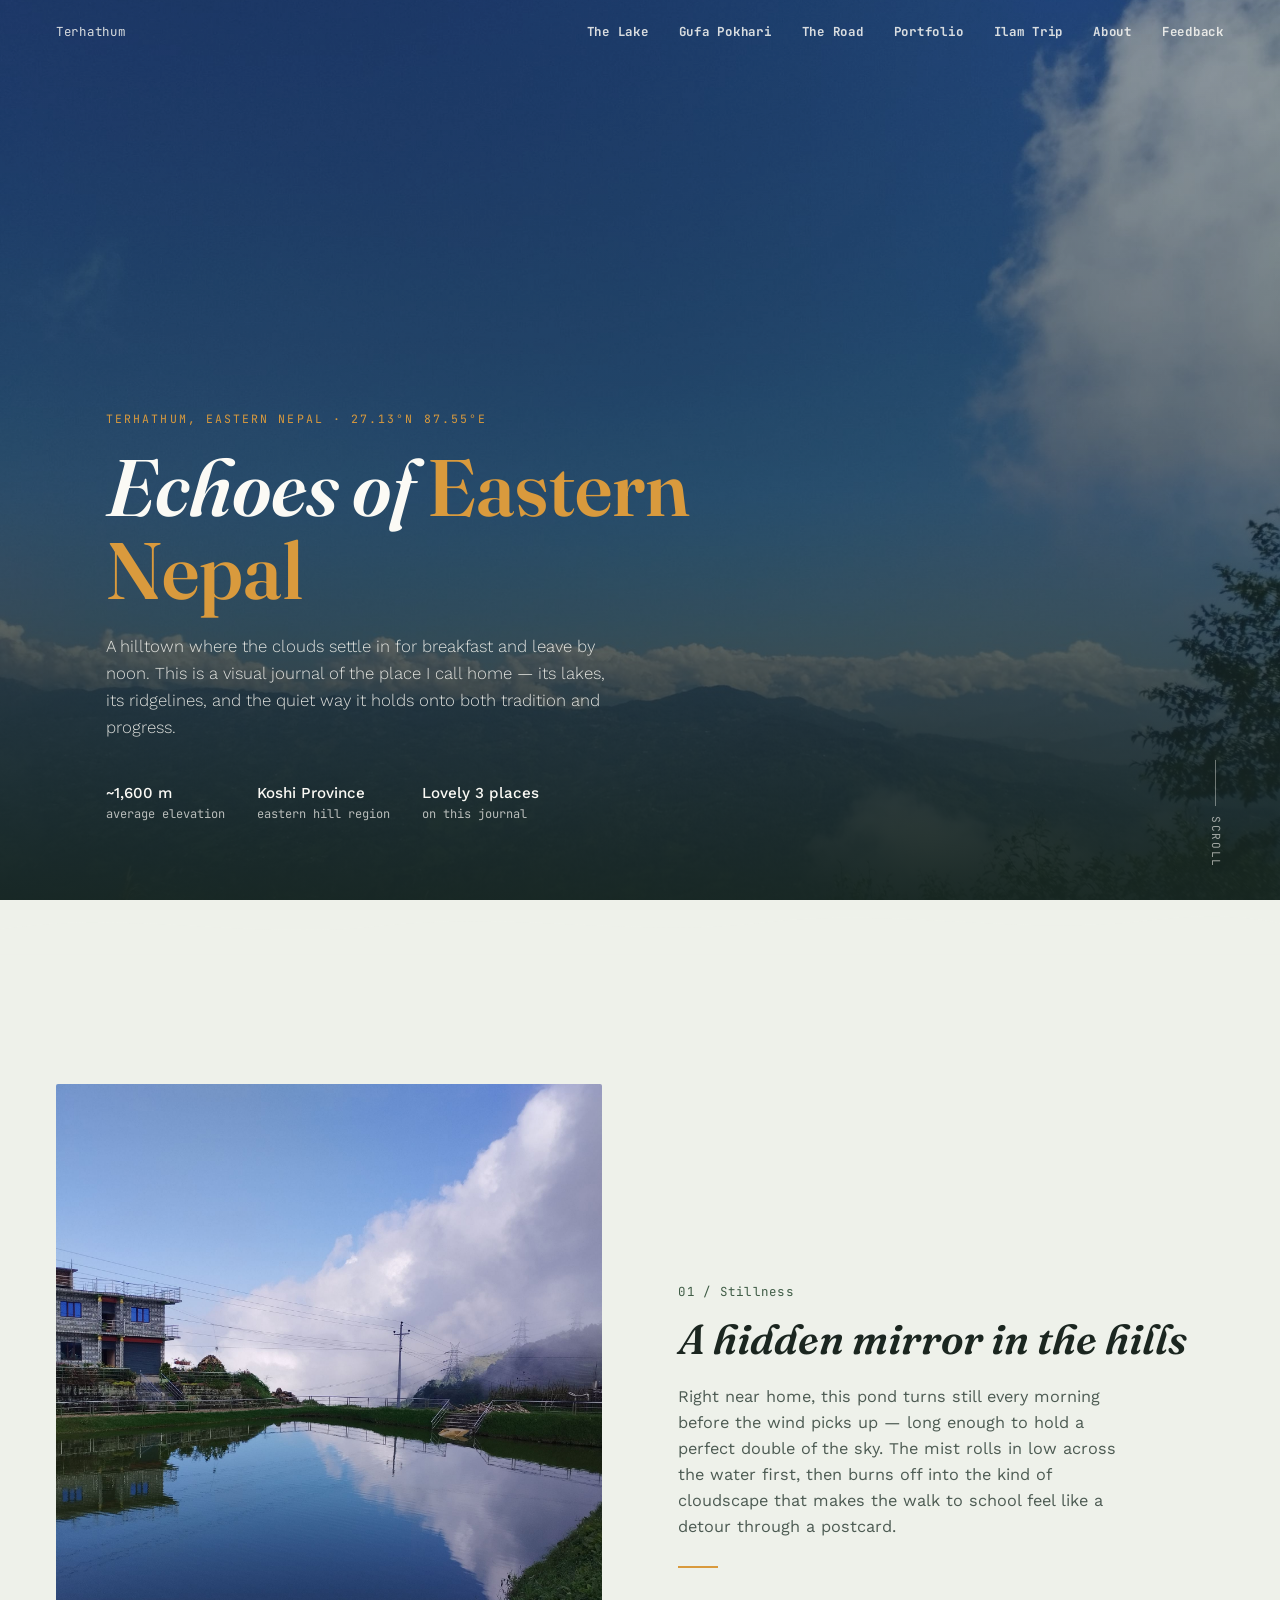
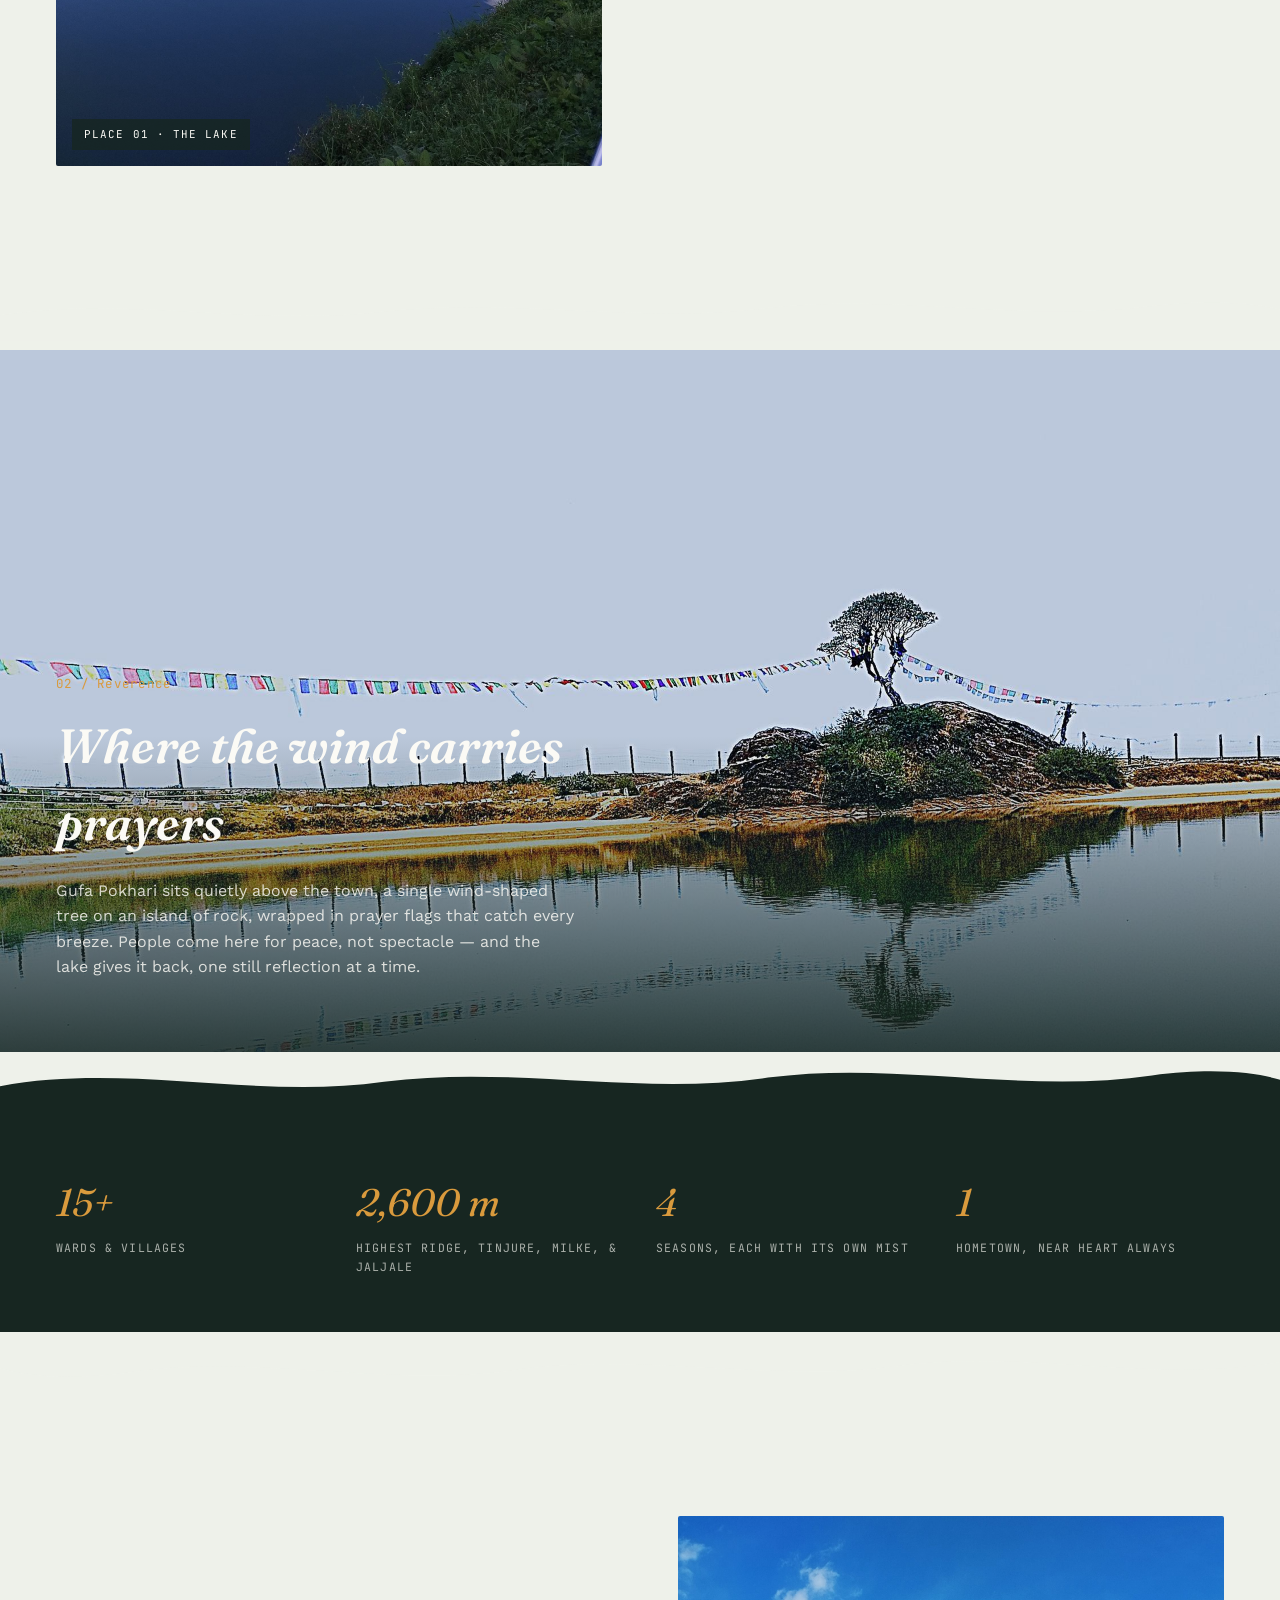
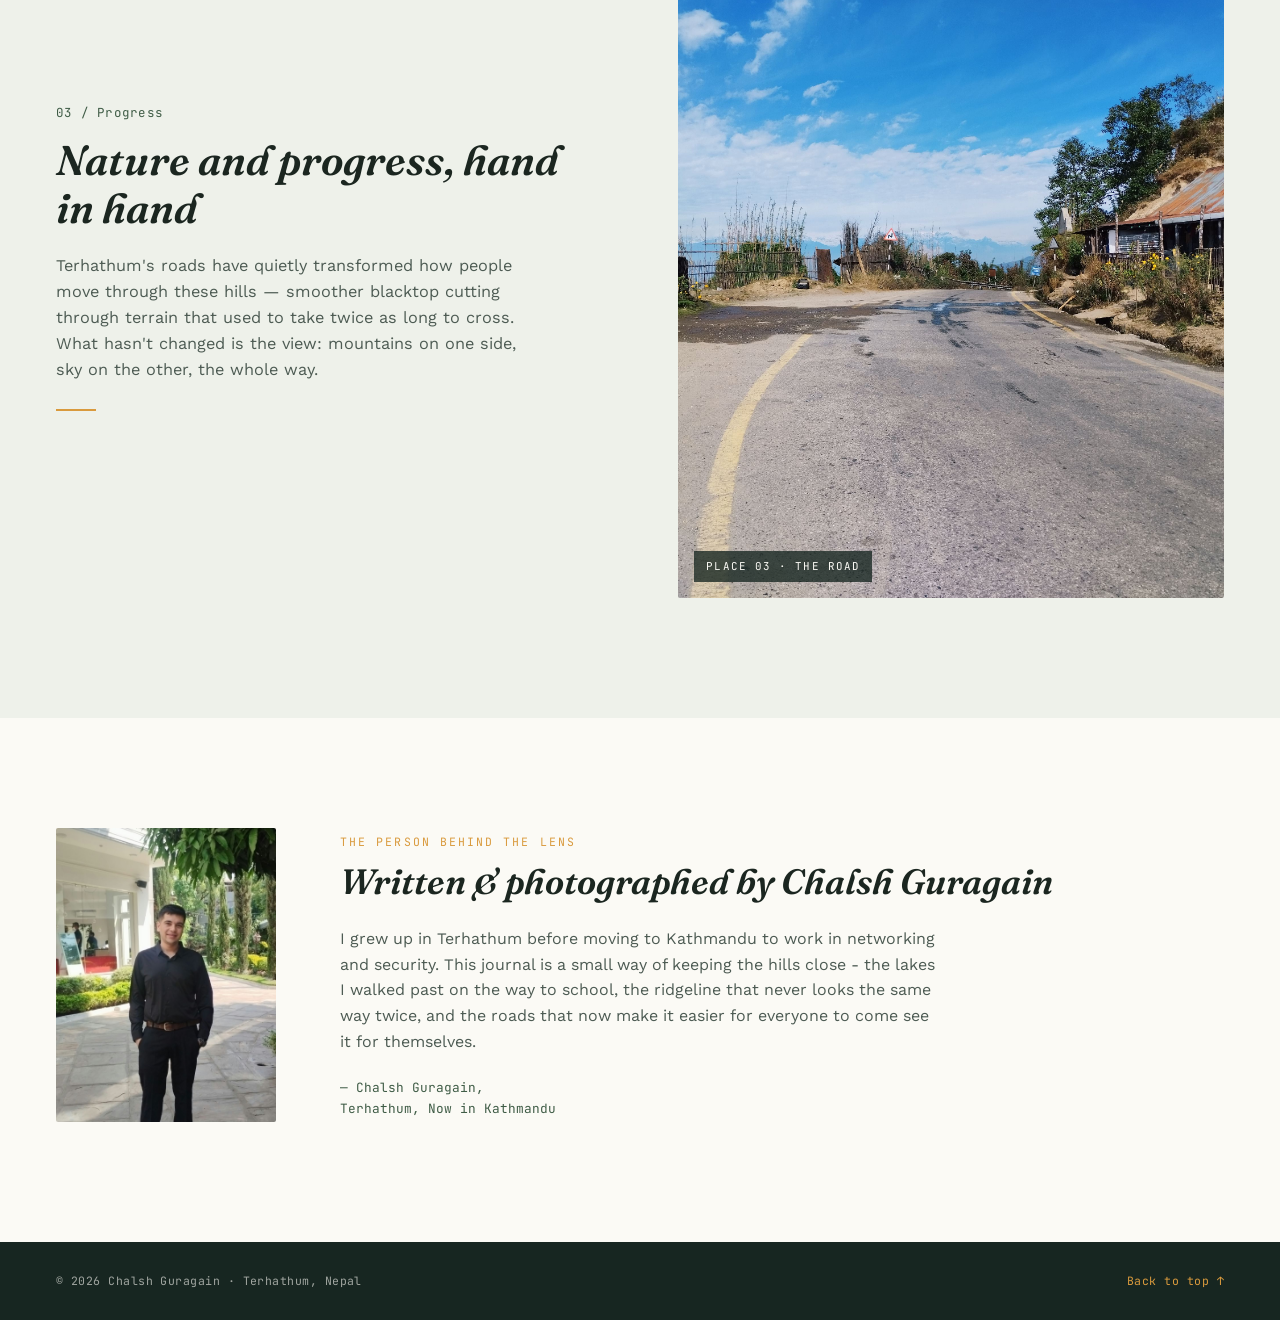
==== index.html @ b9cc6ac8 "Update index.html" ====
<!DOCTYPE html>
<html lang="en">
<head>
<meta charset="UTF-8">
<meta name="viewport" content="width=device-width, initial-scale=1.0">
<title>Echoes of Eastern Nepal — Terhathum</title>
<meta name="description" content="A visual journal of Terhathum, a hilltown in eastern Nepal — misty lakes, prayer-flag ridgelines, and roads that thread nature and progress together.">
<link rel="stylesheet" href="styles.css">
</head>
  
<body>
<a class="skip-link" href="#main">Skip to content</a>

<nav class="site-nav" id="siteNav">
  <a class="brand" href="#top">Terhathum</a>
  <button class="nav-toggle" id="navToggle" aria-label="Toggle navigation" aria-expanded="false" aria-controls="navLinks">☰</button>
  <ul id="navLinks">
    <li><a href="#lake"><strong>The Lake</strong></a></li>
    <li><a href="#gufa-pokhari"><strong>Gufa Pokhari</strong></a></li>
    <li><a href="#road"><strong>The Road</strong></a></li>
    <li><a href="portfolio.html"><strong>Portfolio</strong></a></li>
    <li><a href="2daytrip.html"><strong>Ilam Trip</strong></a></li>
    <li><a href="#about"><strong>About</strong></a></li>
    <li><a href="feedback.html"><strong>Feedback</strong></a></li>
  </ul>
</nav>
  
<main id="main">
  <header class="hero" id="top">
    <img src="images/Hills.jpg" alt="Layered green ridgelines of Terhathum rising into a bank of clouds under a deep blue sky">
    <div class="hero-content">
      <span class="eyebrow">Terhathum, Eastern Nepal · 27.13°N 87.55°E</span>
      <h1>Echoes of <em>Eastern Nepal</em></h1>
      <p class="lede">A hilltown where the clouds settle in for breakfast and leave by noon. This is a visual journal of the place I call home — its lakes, its ridgelines, and the quiet way it holds onto both tradition and progress.</p>
      <div class="hero-meta">
        <div><strong>~1,600 m</strong>average elevation</div>
        <div><strong>Koshi Province</strong>eastern hill region</div>
        <div><strong>Lovely 3 places</strong>on this journal</div>
      </div>
    </div>
    <div class="scroll-cue"><span class="line"></span>SCROLL</div>
  </header>

  <svg class="ridge" viewBox="0 0 1200 70" preserveAspectRatio="none" aria-hidden="true">
    <path d="M0,60 L0,32 C120,10 240,45 360,28 C480,12 600,42 720,24 C840,8 960,40 1080,22 C1140,14 1180,20 1200,26 L1200,60 Z"></path>
  </svg>
  <section class="story reveal" id="lake">
    
    <div class="story-grid">
      <div class="story-media">
        <img src="images/Clean_Lake.jpg" alt="A calm pond in Terhathum reflecting a bright blue sky and layered clouds, with a house beside it with lovely clouds in natural blue mirror.">
        <span class="tag">place 01 · The Lake</span>
      </div>
      
      <div class="story-copy">
        <span class="index">01 / Stillness</span>
        <h2>A hidden mirror in the hills</h2>
        <p>Right near home, this pond turns still every morning before the wind picks up — long enough to hold a perfect double of the sky. The mist rolls in low across the water first, then burns off into the kind of cloudscape that makes the walk to school feel like a detour through a postcard.</p>
        <div class="divider"></div>
      </div>
    </div>
  </section>

  <svg class="ridge" viewBox="0 0 1200 70" preserveAspectRatio="none" aria-hidden="true">
    <path d="M0,60 L0,32 C120,10 240,45 360,28 C480,12 600,42 720,24 C840,8 960,40 1080,22 C1140,14 1180,20 1200,26 L1200,60 Z"></path>
  </svg>

  <section class="story full reveal" id="gufa-pokhari">
    <div class="full-media">
      <img src="images/Gufa_Pokhari.jpg" alt="In the hills a lovely natural pond Gufa Pokhari, A lone tree on a rock island at Gufa Pokhari, strung with colourful prayer flags, reflected in the still lake water">
      <div class="full-caption">
        <span class="index">02 / Reverence</span>
        <h2>Where the wind carries prayers</h2>
        <p>Gufa Pokhari sits quietly above the town, a single wind-shaped tree on an island of rock, wrapped in prayer flags that catch every breeze. People come here for peace, not spectacle — and the lake gives it back, one still reflection at a time.</p>
      </div>
    </div>
    
  </section>

  <svg class="ridge on-pine" viewBox="0 0 1200 60" preserveAspectRatio="none" aria-hidden="true">
    <path d="M0,60 L0,32 C120,10 240,45 360,28 C480,12 600,42 720,24 C840,8 960,40 1080,22 C1140,14 1180,20 1200,26 L1200,60 Z"></path>
  </svg>

  <section class="stats reveal">
    <div class="stats-grid">
      <div class="stat"><div class="num">15+</div><div class="label">Wards &amp; villages</div></div>
      <div class="stat"><div class="num">2,600 m</div><div class="label">Highest ridge, Tinjure, Milke, & Jaljale</div></div>
      <div class="stat"><div class="num">4</div><div class="label">Seasons, each with its own mist</div></div>
      <div class="stat"><div class="num">1</div><div class="label">Hometown, Near Heart always</div></div>
    </div>
  </section>

  <svg class="ridge flip" viewBox="0 0 1200 60" preserveAspectRatio="none" aria-hidden="true">
    <path d="M0,60 L0,32 C120,10 240,45 360,28 C480,12 600,42 720,24 C840,8 960,40 1080,22 C1140,14 1180,20 1200,26 L1200,60 Z"></path>
  </svg>

  <section class="story reveal" id="road">
    <div class="story-grid reverse">
      <div class="story-media">
        <img src="images/Road.jpg" alt="A smooth blacktop mountain road winding through Terhathum under a clear blue sky, lined by small shops">
        <span class="tag">Place 03 · The Road</span>
      </div>

      
      <div class="story-copy">
        <span class="index">03 / Progress</span>
        <h2>Nature and progress, hand in hand</h2>
        <p>Terhathum's roads have quietly transformed how people move through these hills — smoother blacktop cutting through terrain that used to take twice as long to cross. What hasn't changed is the view: mountains on one side, sky on the other, the whole way.</p>
        <div class="divider"></div>
      </div>
    </div>
    
  </section>

  <section class="about reveal" id="about">
    <div class="about-grid">
      <div class="about-portrait">
        <img src="images/Me.jpg" alt="Portrait of Chalsh Guragain standing outdoors">
      </div>
      
      <div>
        <span class="eyebrow">The person behind the lens</span>
        <h2>Written &amp; photographed by Chalsh Guragain</h2>
        <p>I grew up in Terhathum before moving to Kathmandu to work in networking and security. This journal is a small way of keeping the hills close - the lakes I walked past on the way to school, the ridgeline that never looks the same way twice, and the roads that now make it easier for everyone to come see it for themselves.</p>
        <p class="signoff">— Chalsh Guragain,<br>Terhathum, Now in Kathmandu</p>
      </div>
    </div>
    
  </section>
</main>
  
<footer>
  <span>© <span id="year"></span> Chalsh Guragain · Terhathum, Nepal</span>
  <a href="#top">Back to top ↑</a>
</footer>

<script src="script.js"></script>
</body>
</html>
---- styles.css ----
/* ============================================================
   Terhathum — Echoes of Eastern Nepal
   Palette: misty pine, marigold, moss, Himalayan haze
   ============================================================ */

@import url('https://fonts.googleapis.com/css2?family=Fraunces:opsz,wght@9..144,300;9..144,500;9..144,600;9..144,700&family=Work+Sans:wght@300;400;500;600&family=JetBrains+Mono:wght@400;500&display=swap');

:root {
  --pine: #172621;
  --pine-soft: #24362f;
  --mist: #eef1ea;
  --paper: #fbfaf5;
  --sky-haze: #7fa0ab;
  --marigold: #d99a3d;
  --moss: #3f5c46;
  --ink: #1b2620;
  --ink-soft: #4d5b53;

  --display: 'Fraunces', serif;
  --body: 'Work Sans', sans-serif;
  --mono: 'JetBrains Mono', monospace;

  --max: 1180px;
}

* { box-sizing: border-box; }

html { scroll-behavior: smooth; }

body {
  margin: 0;
  background: var(--mist);
  color: var(--ink);
  font-family: var(--body);
  font-weight: 400;
  line-height: 1.6;
  -webkit-font-smoothing: antialiased;
}

img { max-width: 100%; display: block; }

a { color: inherit; }

.eyebrow {
  font-family: var(--mono);
  font-size: 0.72rem;
  letter-spacing: 0.18em;
  text-transform: uppercase;
  color: var(--marigold);
}

h1, h2, h3 {
  font-family: var(--display);
  font-weight: 600;
  margin: 0;
  color: var(--ink);
}

/* ---------- Skip link / focus ---------- */
.skip-link {
  position: absolute;
  left: -999px;
  top: 0;
  background: var(--marigold);
  color: var(--pine);
  padding: 10px 16px;
  z-index: 100;
}
.skip-link:focus { left: 12px; top: 12px; }

:focus-visible {
  outline: 2px solid var(--marigold);
  outline-offset: 3px;
}

/* ---------- Nav ---------- */
.site-nav {
  position: fixed;
  top: 0;
  left: 0;
  right: 0;
  z-index: 50;
  display: flex;
  align-items: center;
  justify-content: space-between;
  padding: 22px clamp(20px, 5vw, 56px);
  font-family: var(--mono);
  font-size: 0.78rem;
  letter-spacing: 0.06em;
  color: var(--paper);
  mix-blend-mode: normal;
  transition: background 0.4s ease, color 0.4s ease, padding 0.3s ease;
}
/* ---------- Nav Scrolled State Transformation ---------- */
.site-nav.is-scrolled {
  /* Shifts from transparent to a solid, blurred misty panel */
  background: rgba(238, 241, 234, 0.95); /* Using var(--mist) with opacity */
  backdrop-filter: blur(12px);
  -webkit-backdrop-filter: blur(12px);
  
  /* Compresses the height slightly for a sleeker profile */
  padding-top: 12px;
  padding-bottom: 12px;
  
  /* Inverts text colors dynamically for readability against the light background */
  color: var(--pine);
  box-shadow: 0 4px 30px rgba(23, 38, 33, 0.08);
}

/* Modifies link and brand colors during the active scroll phase */
.site-nav.is-scrolled .brand,
.site-nav.is-scrolled ul a {
  color: var(--pine);
  opacity: 0.9;
}

/* Enhances mobile button color matching when scrolled */
.site-nav.is-scrolled .nav-toggle {
  color: var(--pine);
}

/* Hover accent states on scroll */
.site-nav.is-scrolled a:hover {
  opacity: 1;
  color: var(--moss); /* Changes hover accent to a deep organic moss green */
}
.site-nav ul {
  list-style: none;
  display: flex;
  gap: clamp(14px, 3vw, 30px);
  margin: 0;
  padding: 0;
}
.site-nav a { text-decoration: none; opacity: 0.85; }
.site-nav a:hover { opacity: 1; color: var(--marigold); }

.nav-toggle {
  display: none;
  background: none;
  border: none;
  color: var(--paper);
  font-size: 1.35rem;
  line-height: 1;
  cursor: pointer;
  padding: 6px 4px;
  z-index: 60;
}

/* ---------- Hero ---------- */
.hero {
  position: relative;
  min-height: 100svh;
  display: flex;
  align-items: flex-end;
  background: var(--pine);
  overflow: hidden;
}
.hero img {
  position: absolute;
  inset: 0;
  width: 100%;
  height: 100%;
  object-fit: cover;
  opacity: 0.72;
}
.hero::after {
  content: "";
  position: absolute;
  inset: 0;
  background: linear-gradient(180deg, rgba(23,38,33,0.15) 0%, rgba(23,38,33,0.35) 55%, rgba(23,38,33,0.94) 100%);
}
.hero-content {
  position: relative;
  z-index: 2;
  max-width: var(--max);
  margin: 0 auto;
  padding: 0 clamp(20px, 5vw, 56px) 76px;
  width: 100%;
  color: var(--paper);
}
.hero-content .eyebrow { color: var(--marigold); margin-bottom: 18px; display: block; }
.hero h1 {
  color: var(--paper);
  font-size: clamp(2.4rem, 6.5vw, 5rem);
  line-height: 1.03;
  max-width: 14ch;
  font-weight: 600;
  font-style: italic;
}
.hero h1 em {
  font-style: normal;
  color: var(--marigold);
}
.hero p.lede {
  margin-top: 22px;
  max-width: 52ch;
  font-size: 1.05rem;
  color: rgba(251,250,245,0.86);
  font-weight: 300;
}
.hero-meta {
  margin-top: 40px;
  display: flex;
  gap: 32px;
  flex-wrap: wrap;
  font-family: var(--mono);
  font-size: 0.75rem;
  color: rgba(251,250,245,0.7);
}
.hero-meta strong { color: var(--paper); display: block; font-size: 0.95rem; font-family: var(--body); font-weight: 500; }

.scroll-cue {
  position: absolute;
  right: clamp(20px, 5vw, 56px);
  bottom: 32px;
  z-index: 2;
  writing-mode: vertical-rl;
  color: rgba(251,250,245,0.6);
  font-family: var(--mono);
  font-size: 0.7rem;
  letter-spacing: 0.15em;
  display: flex;
  align-items: center;
  gap: 10px;
}
.scroll-cue .line {
  width: 1px;
  height: 46px;
  background: rgba(251,250,245,0.4);
}

/* ---------- Ridge divider (signature element) ---------- */
.ridge {
  display: block;
  width: 100%;
  height: 64px;
}
.ridge path { fill: var(--mist); }
.ridge.flip { transform: rotate(180deg); }
.ridge.on-pine path { fill: var(--pine); }

/* ---------- Story sections ---------- */
.story {
  padding: clamp(64px, 10vw, 120px) clamp(20px, 5vw, 56px);
}
.story-grid {
  max-width: var(--max);
  margin: 0 auto;
  display: grid;
  grid-template-columns: 1fr 1fr;
  gap: clamp(32px, 6vw, 80px);
  align-items: center;
}
.story-grid.reverse .story-media { order: 2; }
.story-grid.reverse .story-copy { order: 1; }

.story-media {
  position: relative;
  overflow: hidden;
  border-radius: 2px;
}
.story-media img {
  width: 100%;
  height: 100%;
  object-fit: cover;
  aspect-ratio: 4 / 5;
  transition: transform 0.8s cubic-bezier(.2,.8,.2,1);
}
.story-media:hover img { transform: scale(1.04); }
.story-media .tag {
  position: absolute;
  left: 16px;
  bottom: 16px;
  background: rgba(23,38,33,0.78);
  color: var(--paper);
  font-family: var(--mono);
  font-size: 0.68rem;
  letter-spacing: 0.1em;
  padding: 7px 12px;
  text-transform: uppercase;
}

.story-copy .index {
  font-family: var(--mono);
  color: var(--moss);
  font-size: 0.78rem;
  letter-spacing: 0.1em;
  margin-bottom: 14px;
  display: block;
}
.story-copy h2 {
  font-size: clamp(1.8rem, 3.4vw, 2.6rem);
  font-style: italic;
  line-height: 1.15;
}
.story-copy p {
  margin-top: 20px;
  color: var(--ink-soft);
  font-size: 1.02rem;
  max-width: 46ch;
}
.story-copy .divider {
  width: 40px;
  height: 2px;
  background: var(--marigold);
  margin-top: 26px;
}

/* full-bleed variant for Hills */
.story.full {
  padding: 0;
  position: relative;
}
.story.full .full-media {
  position: relative;
  min-height: 78vh;
}
.story.full img {
  width: 100%;
  height: 78vh;
  object-fit: cover;
}
.story.full::before {
  content: "";
  position: absolute;
  inset: 0;
  background: linear-gradient(0deg, rgba(23,38,33,0.85) 0%, rgba(23,38,33,0) 45%);
  z-index: 1;
}
.full-caption {
  position: absolute;
  z-index: 2;
  left: clamp(20px, 5vw, 56px);
  bottom: 56px;
  max-width: 640px;
  color: var(--paper);
}
.full-caption .index { color: var(--marigold); font-family: var(--mono); font-size: 0.78rem; letter-spacing: 0.1em; }
.full-caption h2 { color: var(--paper); font-size: clamp(1.9rem, 4vw, 3rem); font-style: italic; margin-top: 12px; }
.full-caption p { color: rgba(251,250,245,0.82); margin-top: 16px; max-width: 52ch; }

/* ---------- Stat strip ---------- */
.stats {
  background: var(--pine);
  color: var(--paper);
  padding: 56px clamp(20px, 5vw, 56px);
}
.stats-grid {
  max-width: var(--max);
  margin: 0 auto;
  display: grid;
  grid-template-columns: repeat(auto-fit, minmax(160px, 1fr));
  gap: 32px;
}
.stat .num {
  font-family: var(--display);
  font-style: italic;
  font-size: clamp(1.8rem, 3vw, 2.4rem);
  color: var(--marigold);
}
.stat .label {
  font-family: var(--mono);
  font-size: 0.72rem;
  letter-spacing: 0.1em;
  text-transform: uppercase;
  color: rgba(251,250,245,0.65);
  margin-top: 6px;
}

/* ---------- About / footer ---------- */
.about {
  background: var(--paper);
  padding: clamp(64px, 10vw, 110px) clamp(20px, 5vw, 56px);
}
.about-grid {
  max-width: var(--max);
  margin: 0 auto;
  display: grid;
  grid-template-columns: 220px 1fr;
  gap: clamp(30px, 6vw, 64px);
  align-items: start;
}
.about-portrait {
  aspect-ratio: 3/4;
  overflow: hidden;
  border-radius: 2px;
}
.about-portrait img { width: 100%; height: 100%; object-fit: cover; }
.about h2 {
  font-size: clamp(1.6rem, 3vw, 2.2rem);
  font-style: italic;
}
.about p { color: var(--ink-soft); max-width: 60ch; margin-top: 16px; }
.about .signoff {
  margin-top: 24px;
  font-family: var(--mono);
  font-size: 0.8rem;
  color: var(--moss);
}

footer {
  background: var(--pine);
  color: rgba(251,250,245,0.6);
  padding: 30px clamp(20px, 5vw, 56px);
  display: flex;
  justify-content: space-between;
  flex-wrap: wrap;
  gap: 12px;
  font-family: var(--mono);
  font-size: 0.72rem;
  letter-spacing: 0.04em;
}
footer a { text-decoration: none; color: var(--marigold); }

/* ---------- Reveal on scroll ---------- */
.reveal {
  opacity: 0;
  transform: translateY(24px);
  transition: opacity 0.8s ease, transform 0.8s ease;
}
.reveal.is-visible {
  opacity: 1;
  transform: none;
}

@media (prefers-reduced-motion: reduce) {
  html { scroll-behavior: auto; }
  .reveal, .story-media img { transition: none; }
  .reveal { opacity: 1; transform: none; }
}

/* ---------- Responsive ---------- */
@media (max-width: 860px) {
  .story-grid { grid-template-columns: 1fr; }
  .story-grid.reverse .story-media,
  .story-grid.reverse .story-copy { order: initial; }
  .about-grid { grid-template-columns: 1fr; }
  .about-portrait { max-width: 200px; }
  .site-nav ul { gap: 14px; }
  .story.full img, .story.full .full-media { height: 62vh; }
}

@media (max-width: 560px) {
  .nav-toggle { display: block; }

  .site-nav ul {
    position: fixed;
    top: 0;
    right: -100%;
    height: 100vh;
    width: min(78vw, 300px);
    margin: 0;
    padding: 96px 32px 40px;
    flex-direction: column;
    gap: 22px;
    /* Keeps the mobile drawer dark and uniform regardless of desktop scroll background */
    background: rgba(23, 38, 33, 0.97); 
    backdrop-filter: blur(10px);
    -webkit-backdrop-filter: blur(10px);
    transition: right 0.35s ease;
  }
  
  /* Forces the drawer items to remain white/marigold for contrast inside the dark drawer */
  .site-nav ul a { 
    font-size: 1rem; 
    color: var(--paper) !important; 
  }
  .site-nav ul a:hover {
    color: var(--marigold) !important;
  }
  .site-nav ul.is-open { right: 0; }
}
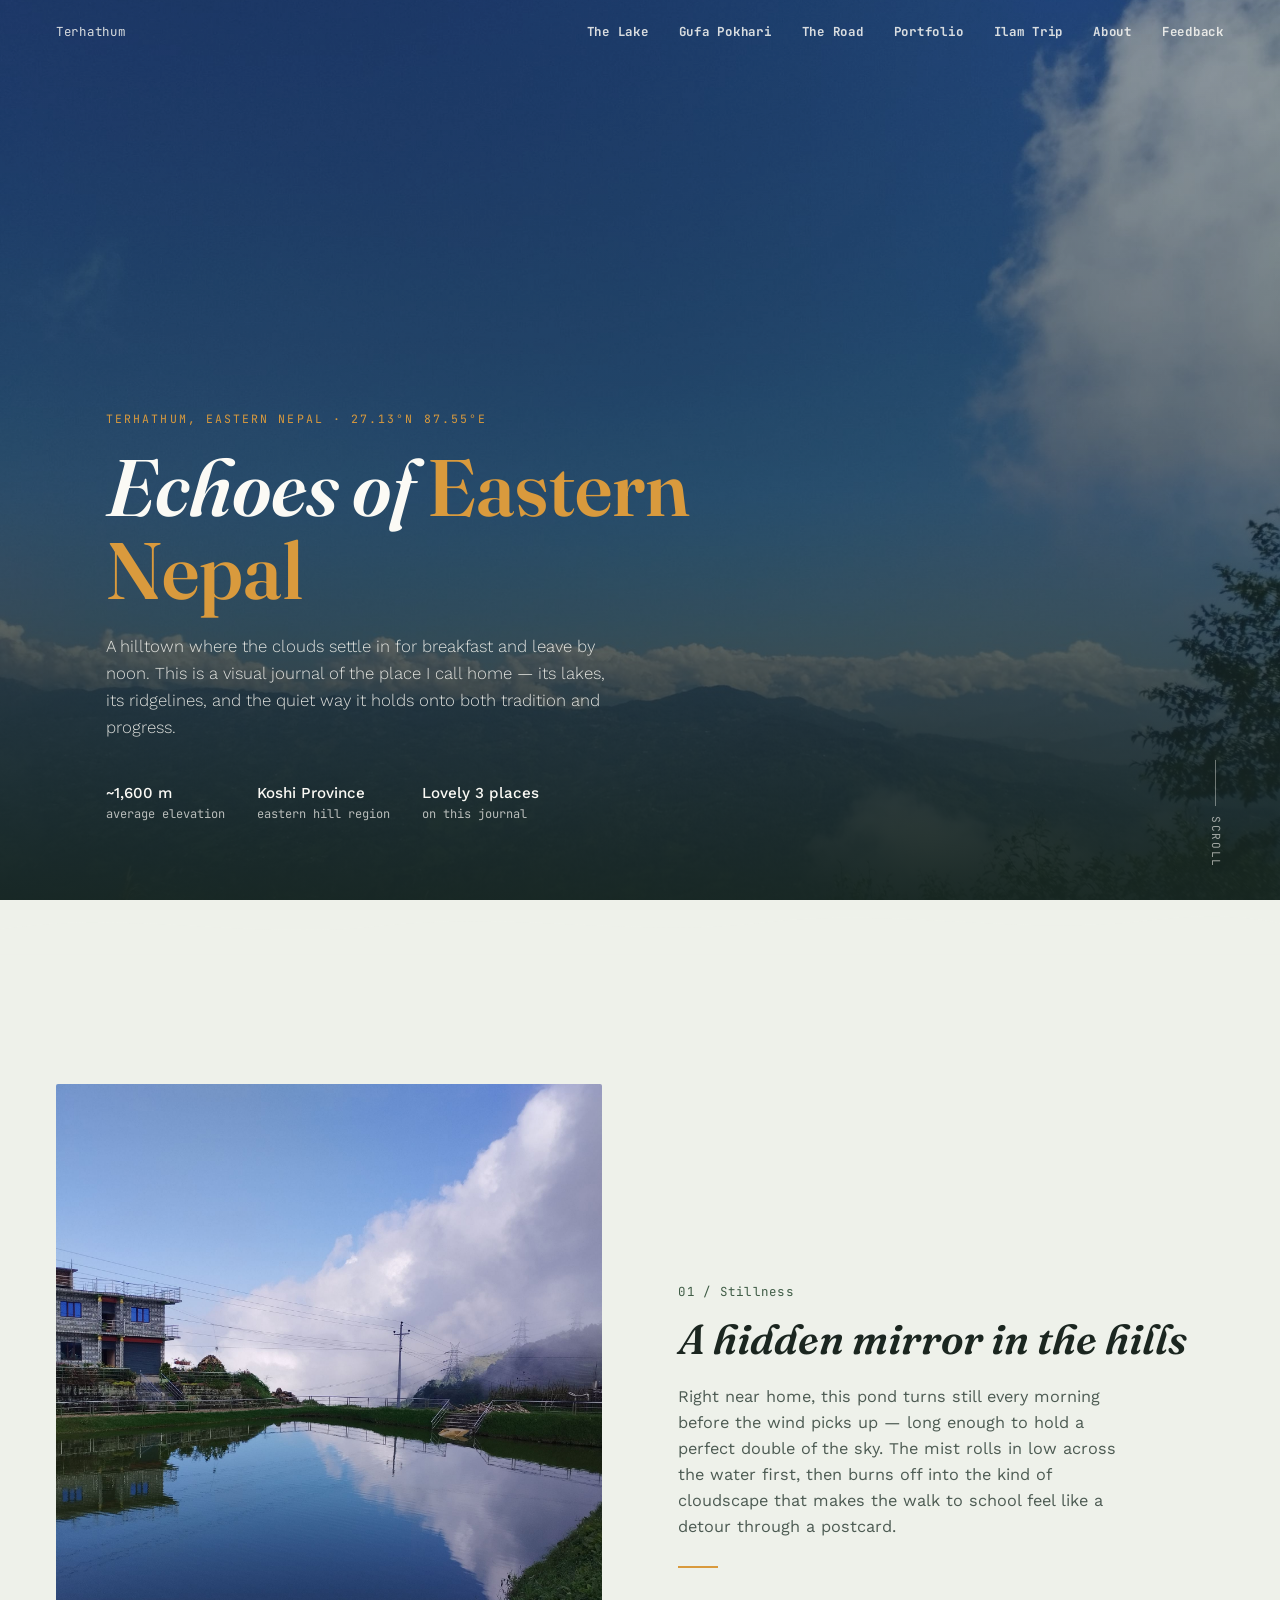
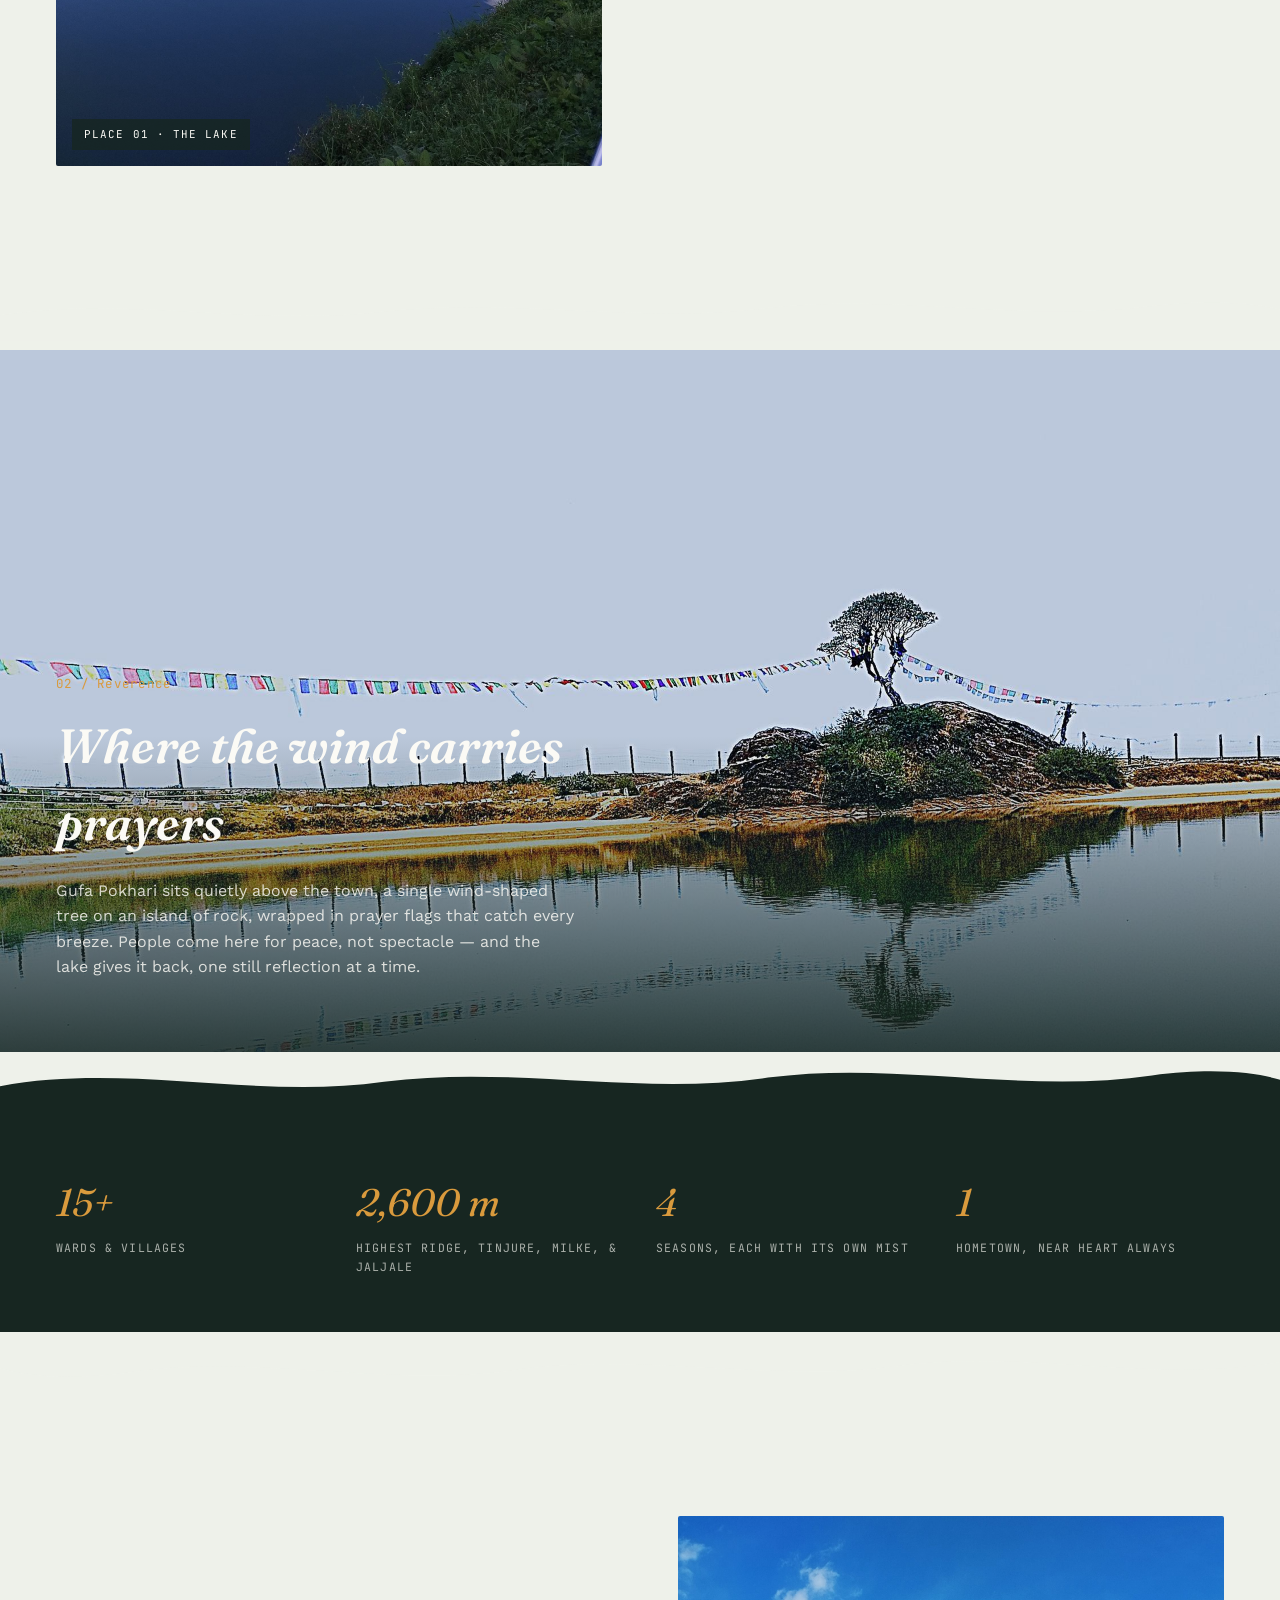
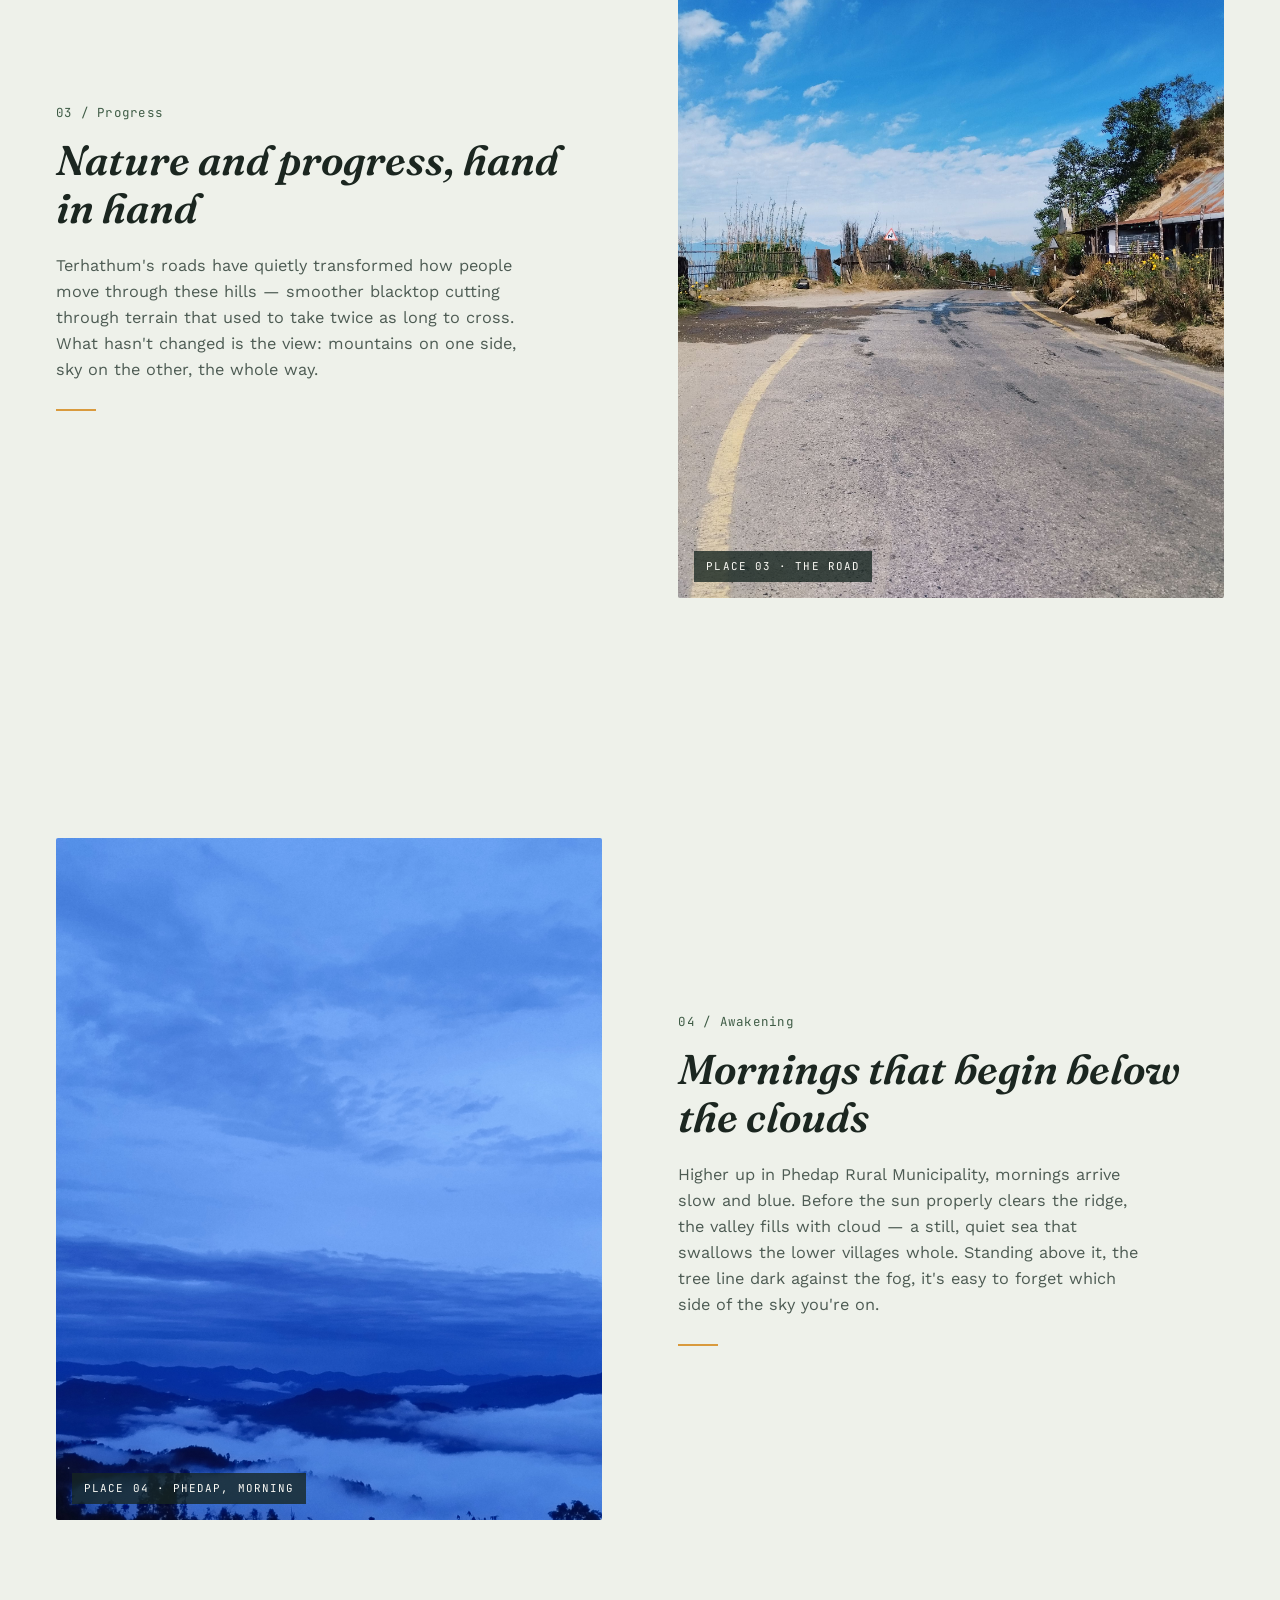
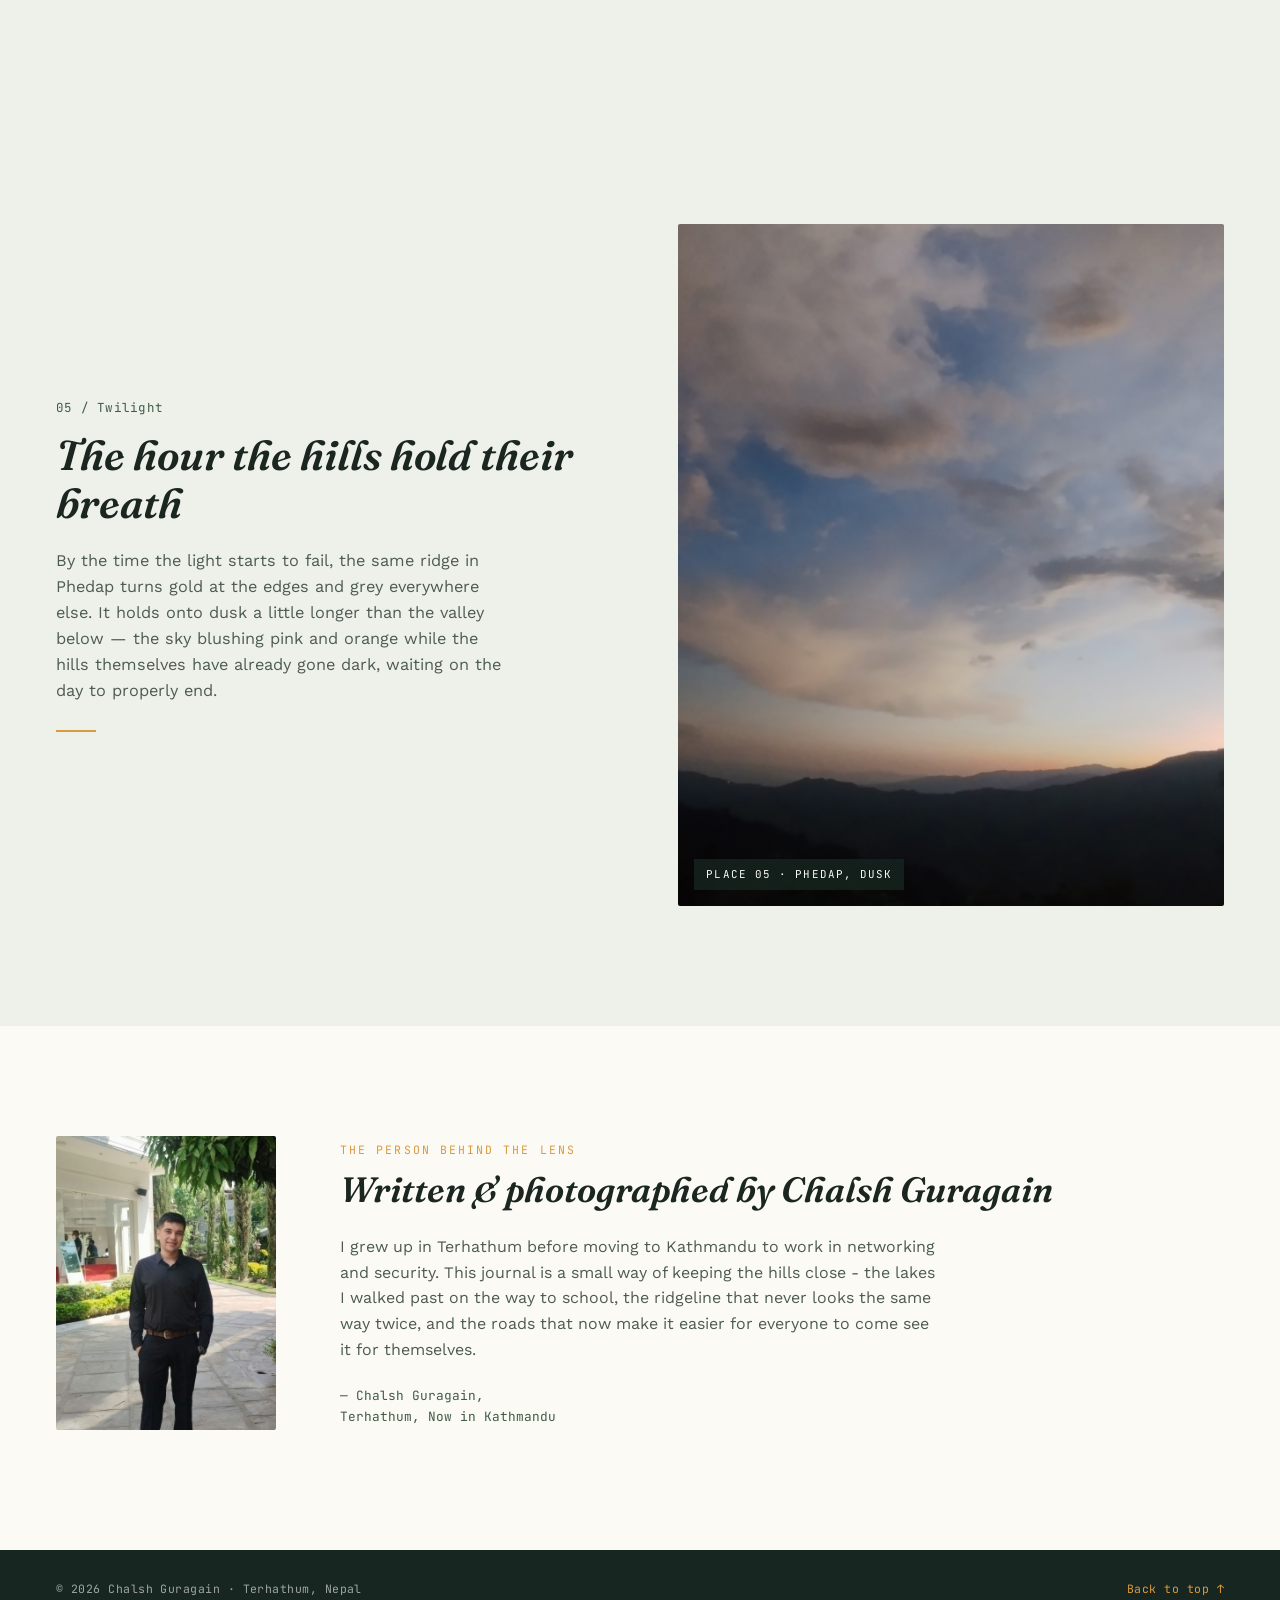
==== commit 7c12f5c1: "Add morning and dusk sections for Phedap" ====
--- a/index.html
+++ b/index.html
@@ -111,7 +111,42 @@
     </div>
     
   </section>
+        <section class="story reveal" id="phedap-morning">
+    <div class="story-grid">
+      <div class="story-media">
+        <img src="images/Heavenly.jpg" alt="Deep blue early morning sky over Phedap Rural Municipality, a sea of cloud pooling in the valley below misty, tree-lined ridgelines">
+        <span class="tag">place 04 · Phedap, Morning</span>
+      </div>
 
+      <div class="story-copy">
+        <span class="index">04 / Awakening</span>
+        <h2>Mornings that begin below the clouds</h2>
+        <p>Higher up in Phedap Rural Municipality, mornings arrive slow and blue. Before the sun properly clears the ridge, the valley fills with cloud — a still, quiet sea that swallows the lower villages whole. Standing above it, the tree line dark against the fog, it's easy to forget which side of the sky you're on.</p>
+        <div class="divider"></div>
+      </div>
+    </div>
+  </section>
+
+  <svg class="ridge" viewBox="0 0 1200 70" preserveAspectRatio="none" aria-hidden="true">
+    <path d="M0,60 L0,32 C120,10 240,45 360,28 C480,12 600,42 720,24 C840,8 960,40 1080,22 C1140,14 1180,20 1200,26 L1200,60 Z"></path>
+  </svg>
+
+  <section class="story reveal" id="phedap-dusk">
+    <div class="story-grid reverse">
+      <div class="story-media">
+        <img src="images/Dusk.jpg" alt="Dusk sky over the ridgelines of Phedap Rural Municipality, soft blush and grey clouds fading above darkening mountains">
+        <span class="tag">place 05 · Phedap, Dusk</span>
+      </div>
+
+      <div class="story-copy">
+        <span class="index">05 / Twilight</span>
+        <h2>The hour the hills hold their breath</h2>
+        <p>By the time the light starts to fail, the same ridge in Phedap turns gold at the edges and grey everywhere else. It holds onto dusk a little longer than the valley below — the sky blushing pink and orange while the hills themselves have already gone dark, waiting on the day to properly end.</p>
+        <div class="divider"></div>
+      
+      </div>
+    </div>
+  </section>
   <section class="about reveal" id="about">
     <div class="about-grid">
       <div class="about-portrait">
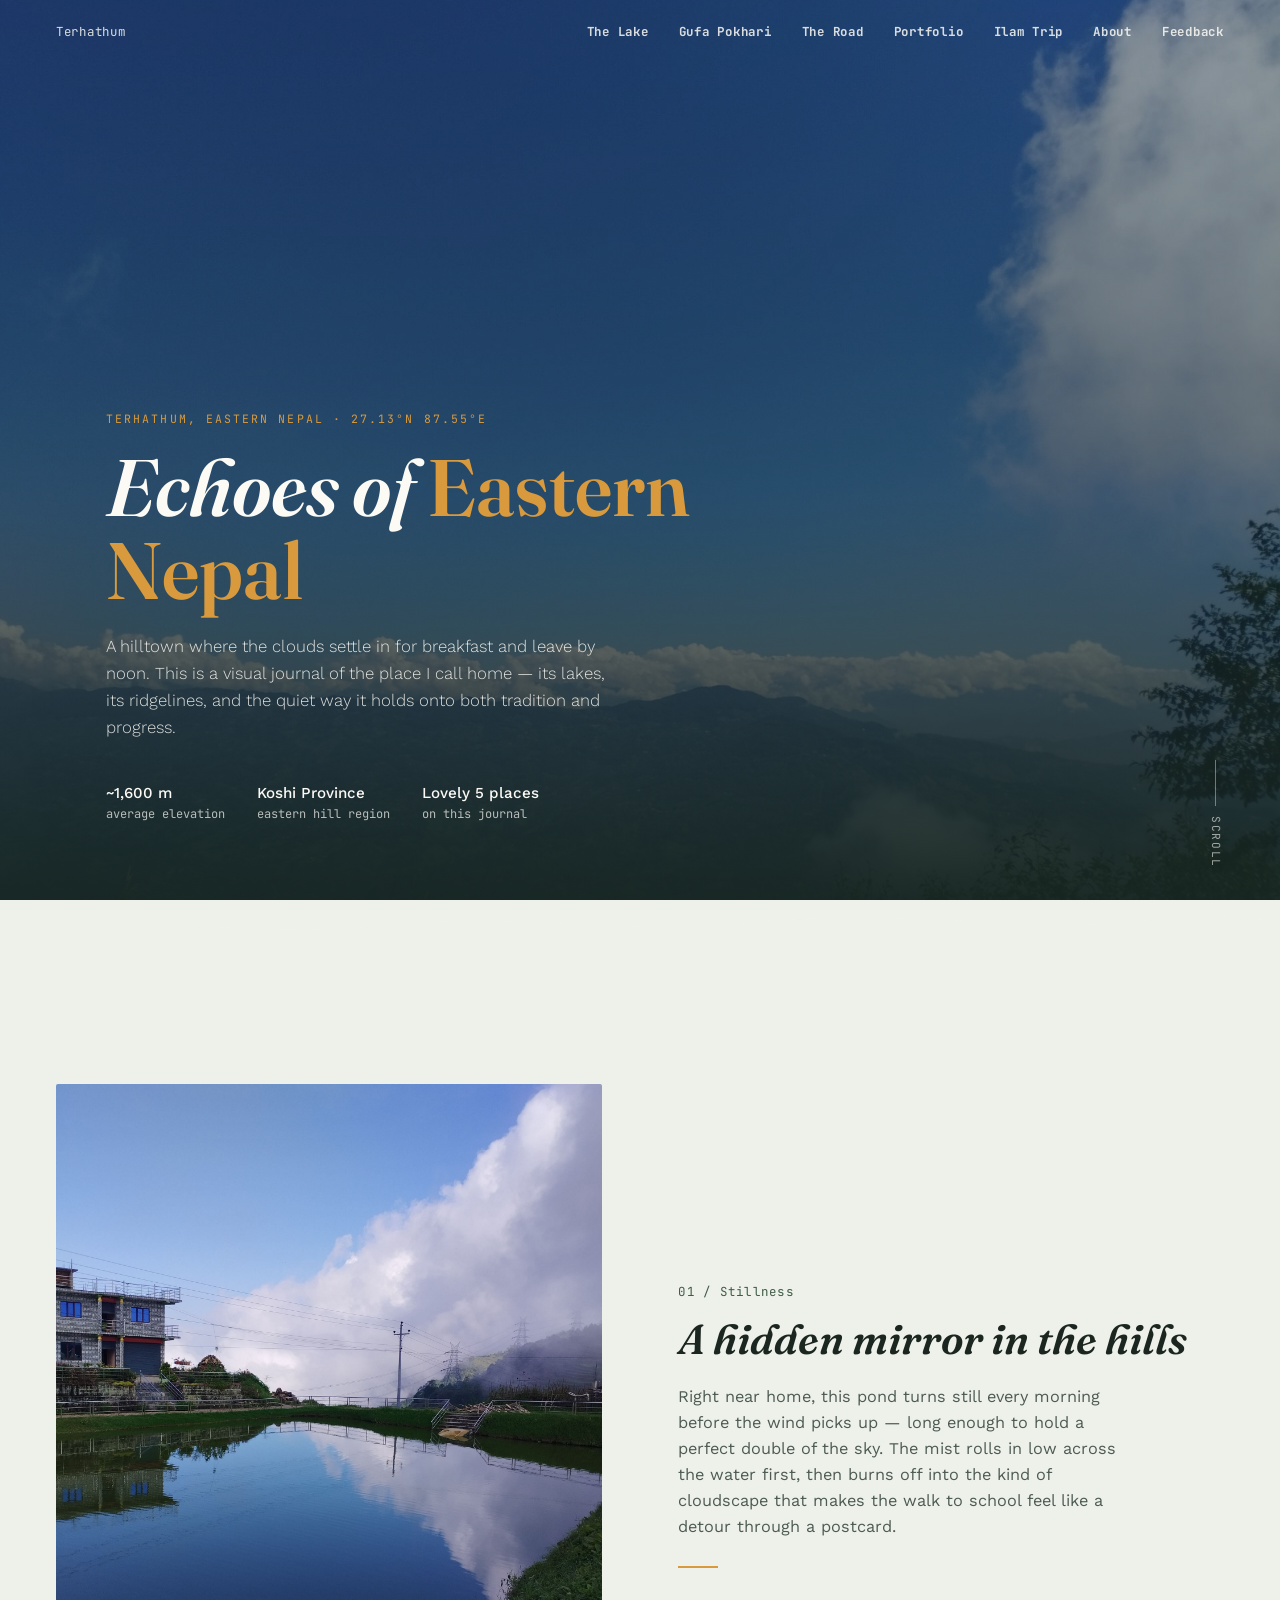
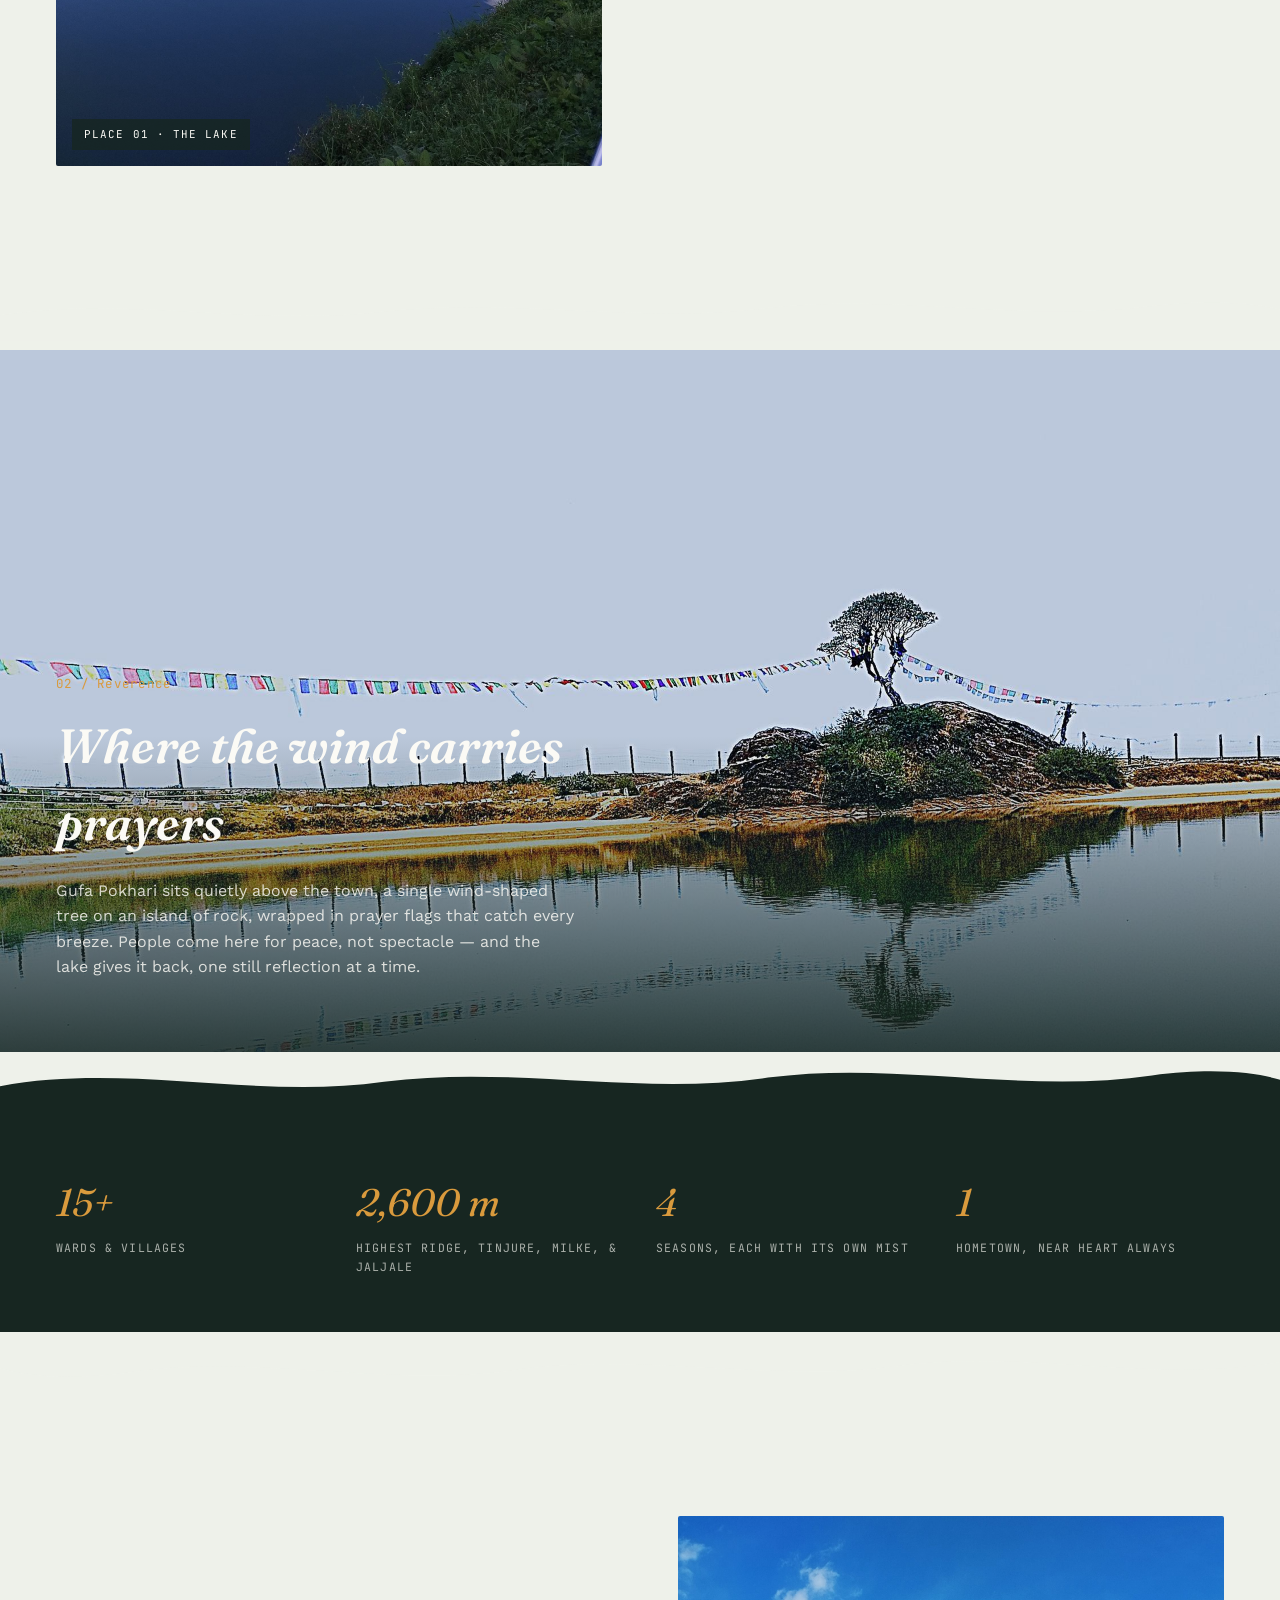
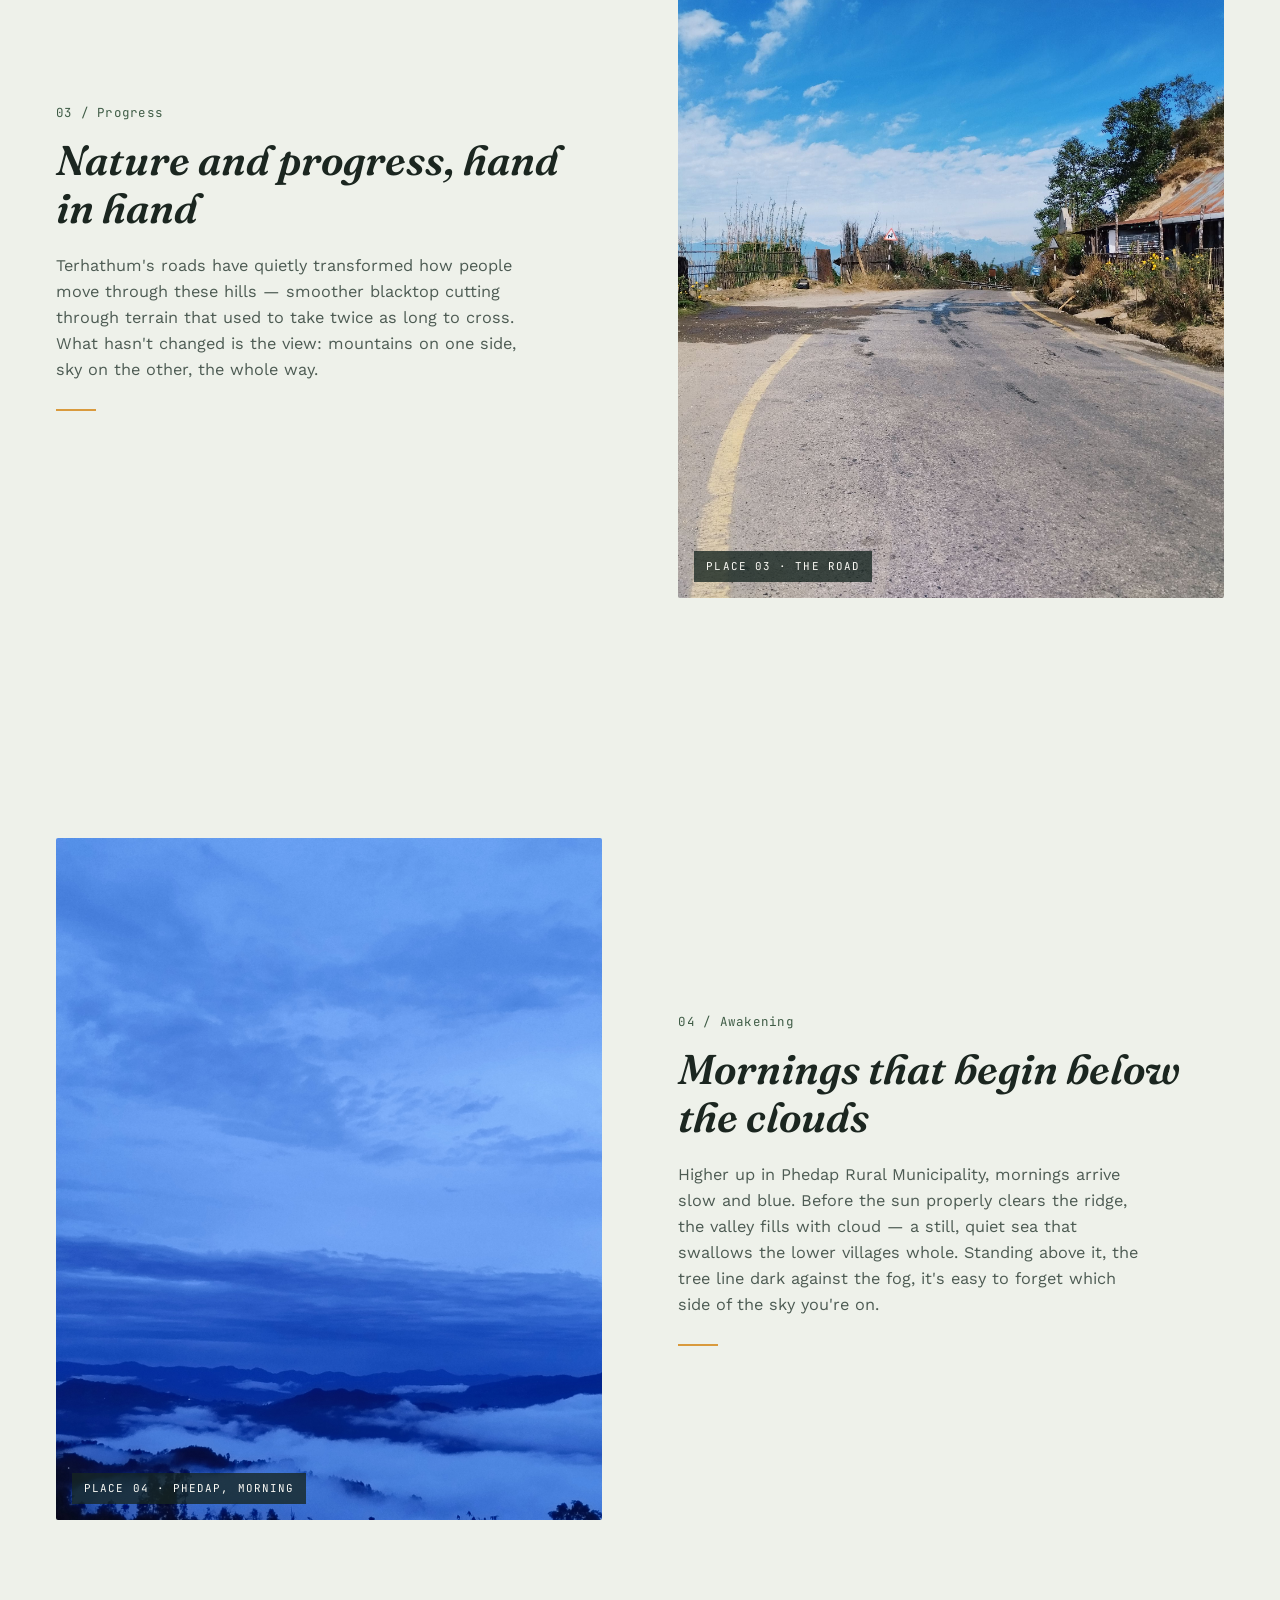
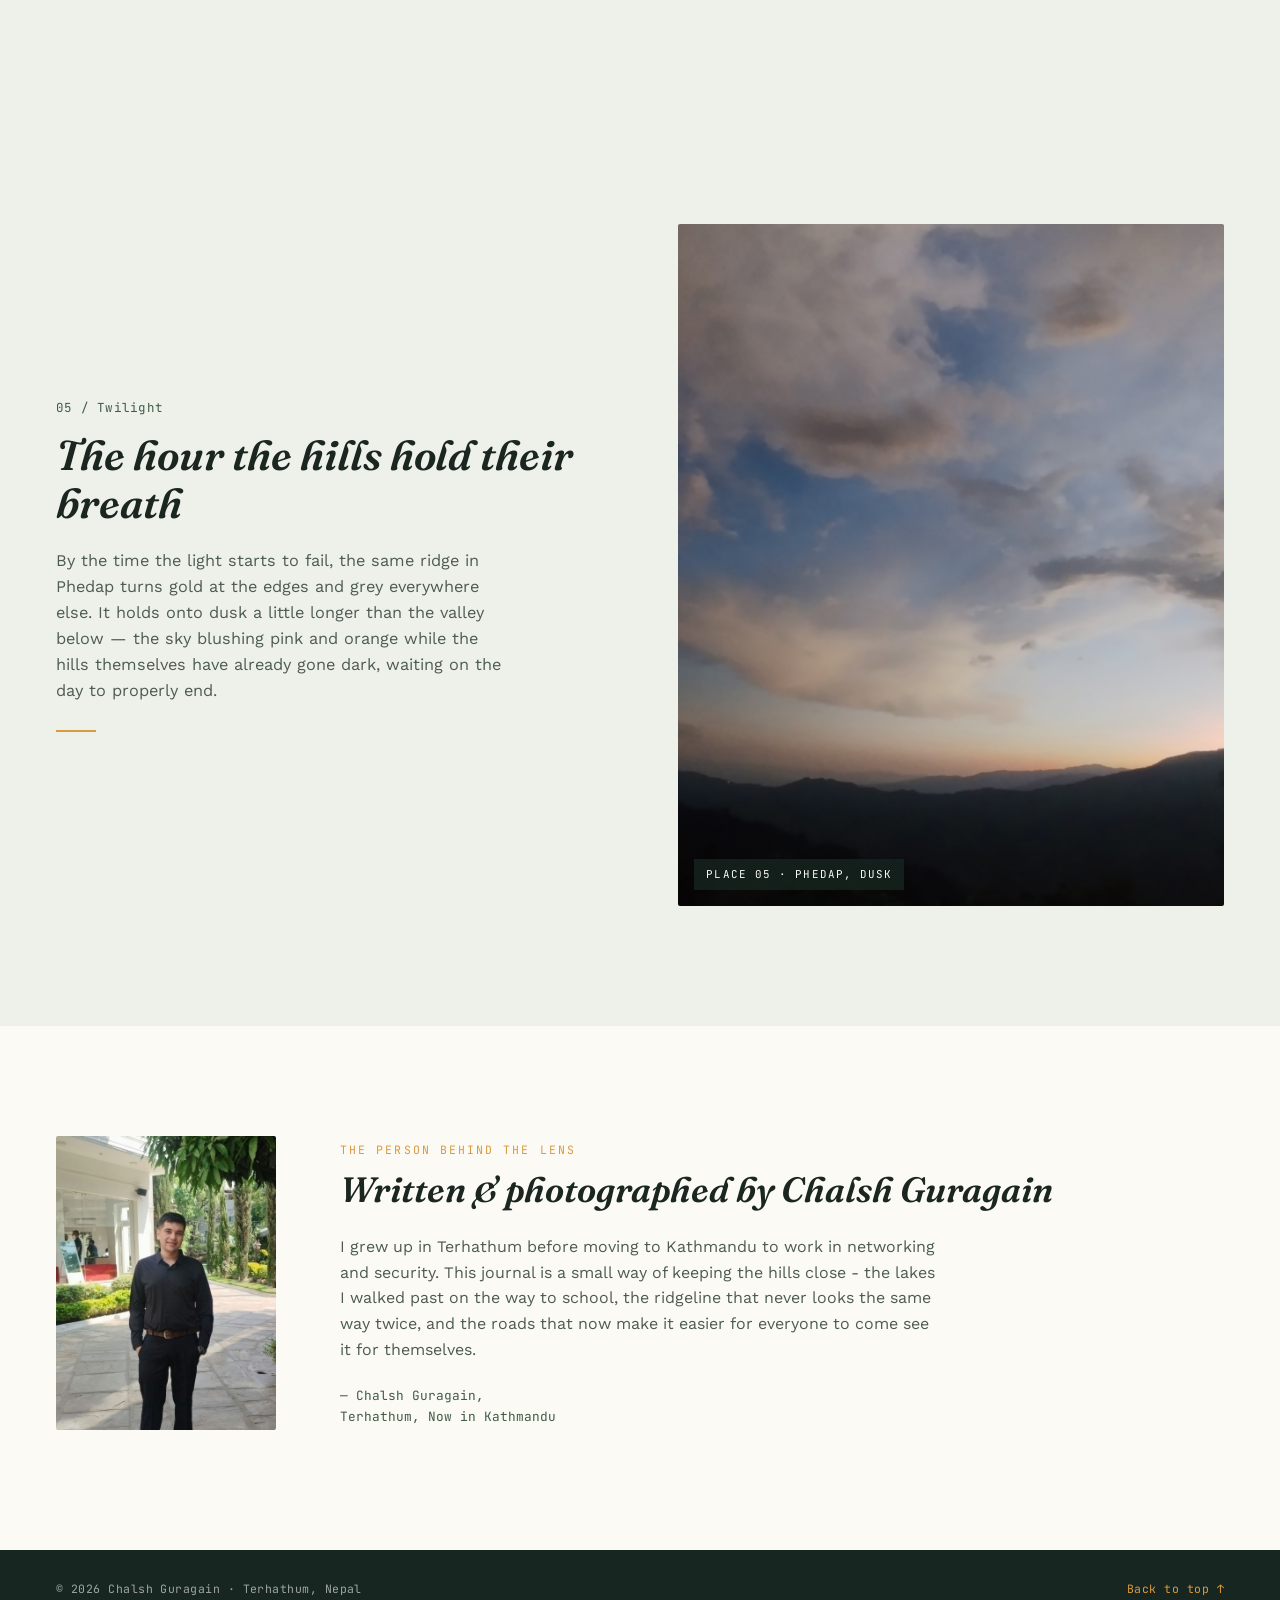
==== commit f043a64c: "Update number of places in journal from 3 to 5" ====
--- a/index.html
+++ b/index.html
@@ -35,7 +35,7 @@
       <div class="hero-meta">
         <div><strong>~1,600 m</strong>average elevation</div>
         <div><strong>Koshi Province</strong>eastern hill region</div>
-        <div><strong>Lovely 3 places</strong>on this journal</div>
+        <div><strong>Lovely 5 places</strong>on this journal</div>
       </div>
     </div>
     <div class="scroll-cue"><span class="line"></span>SCROLL</div>
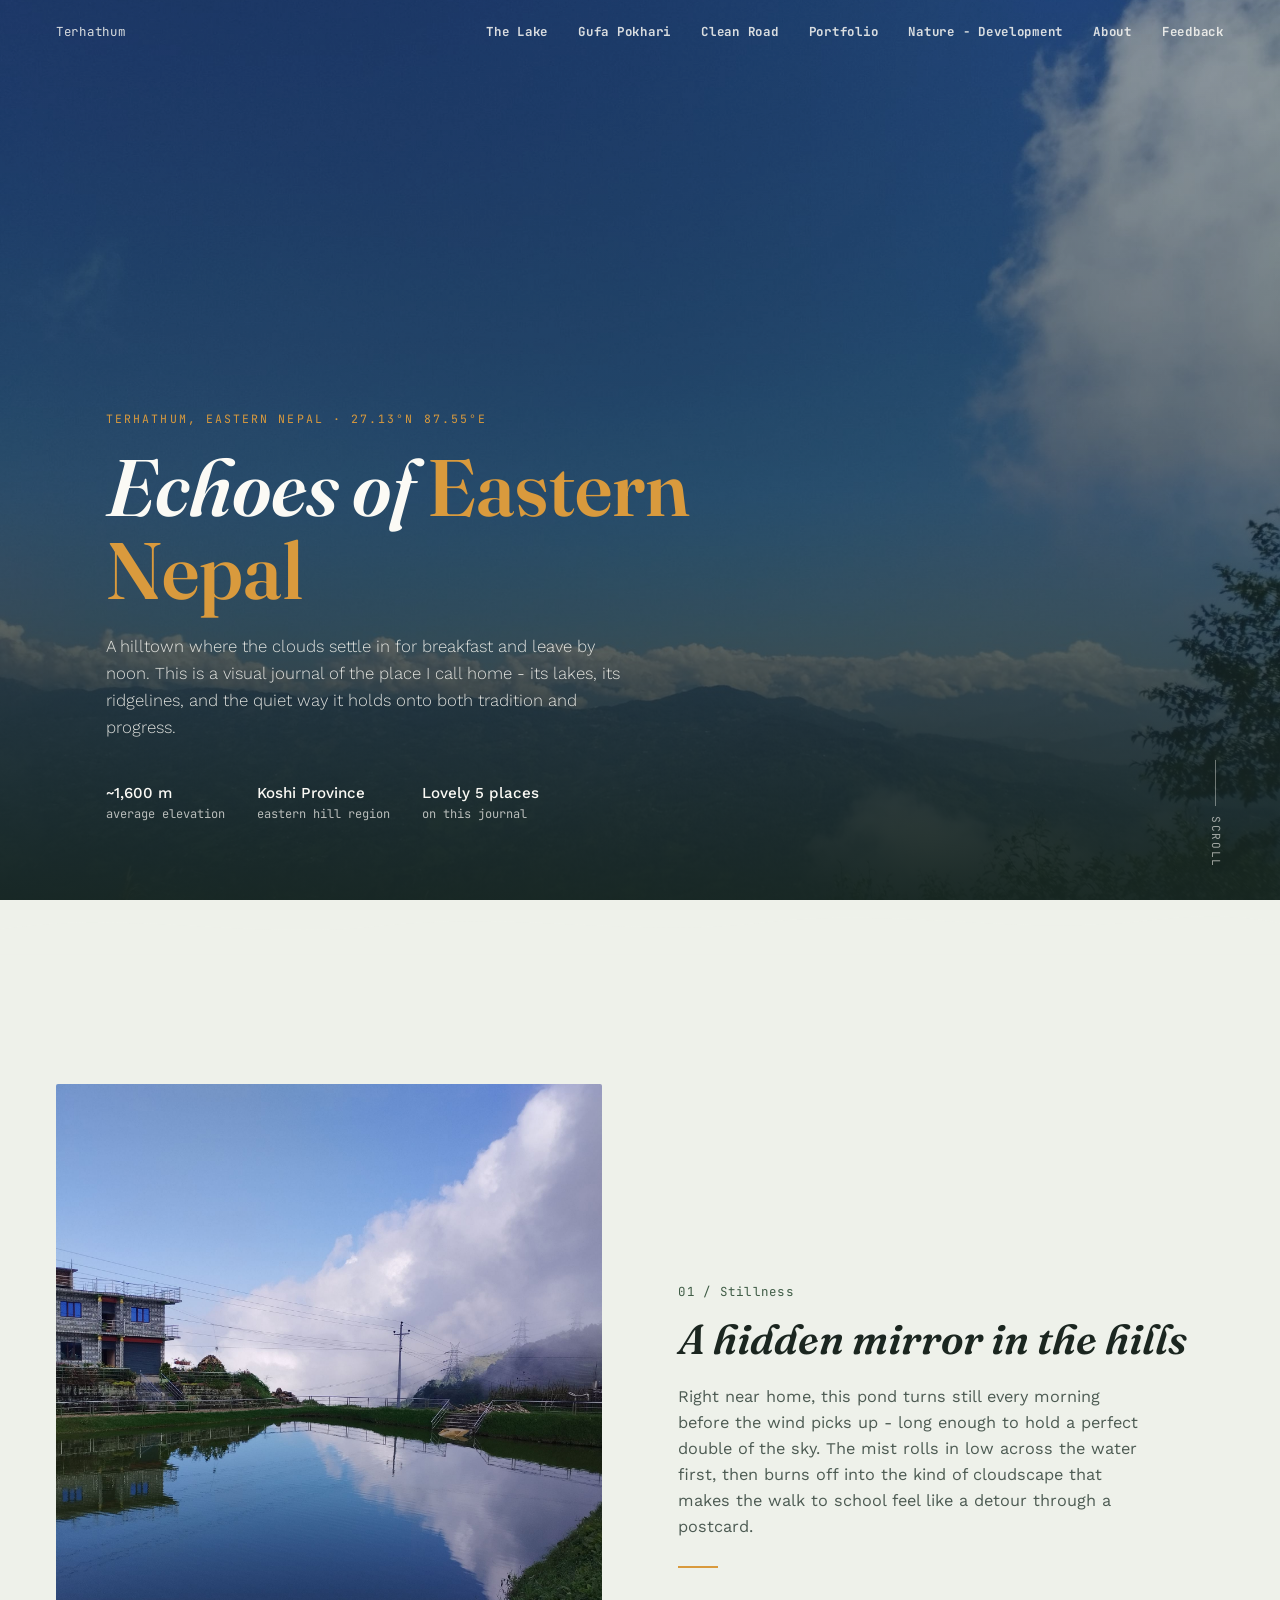
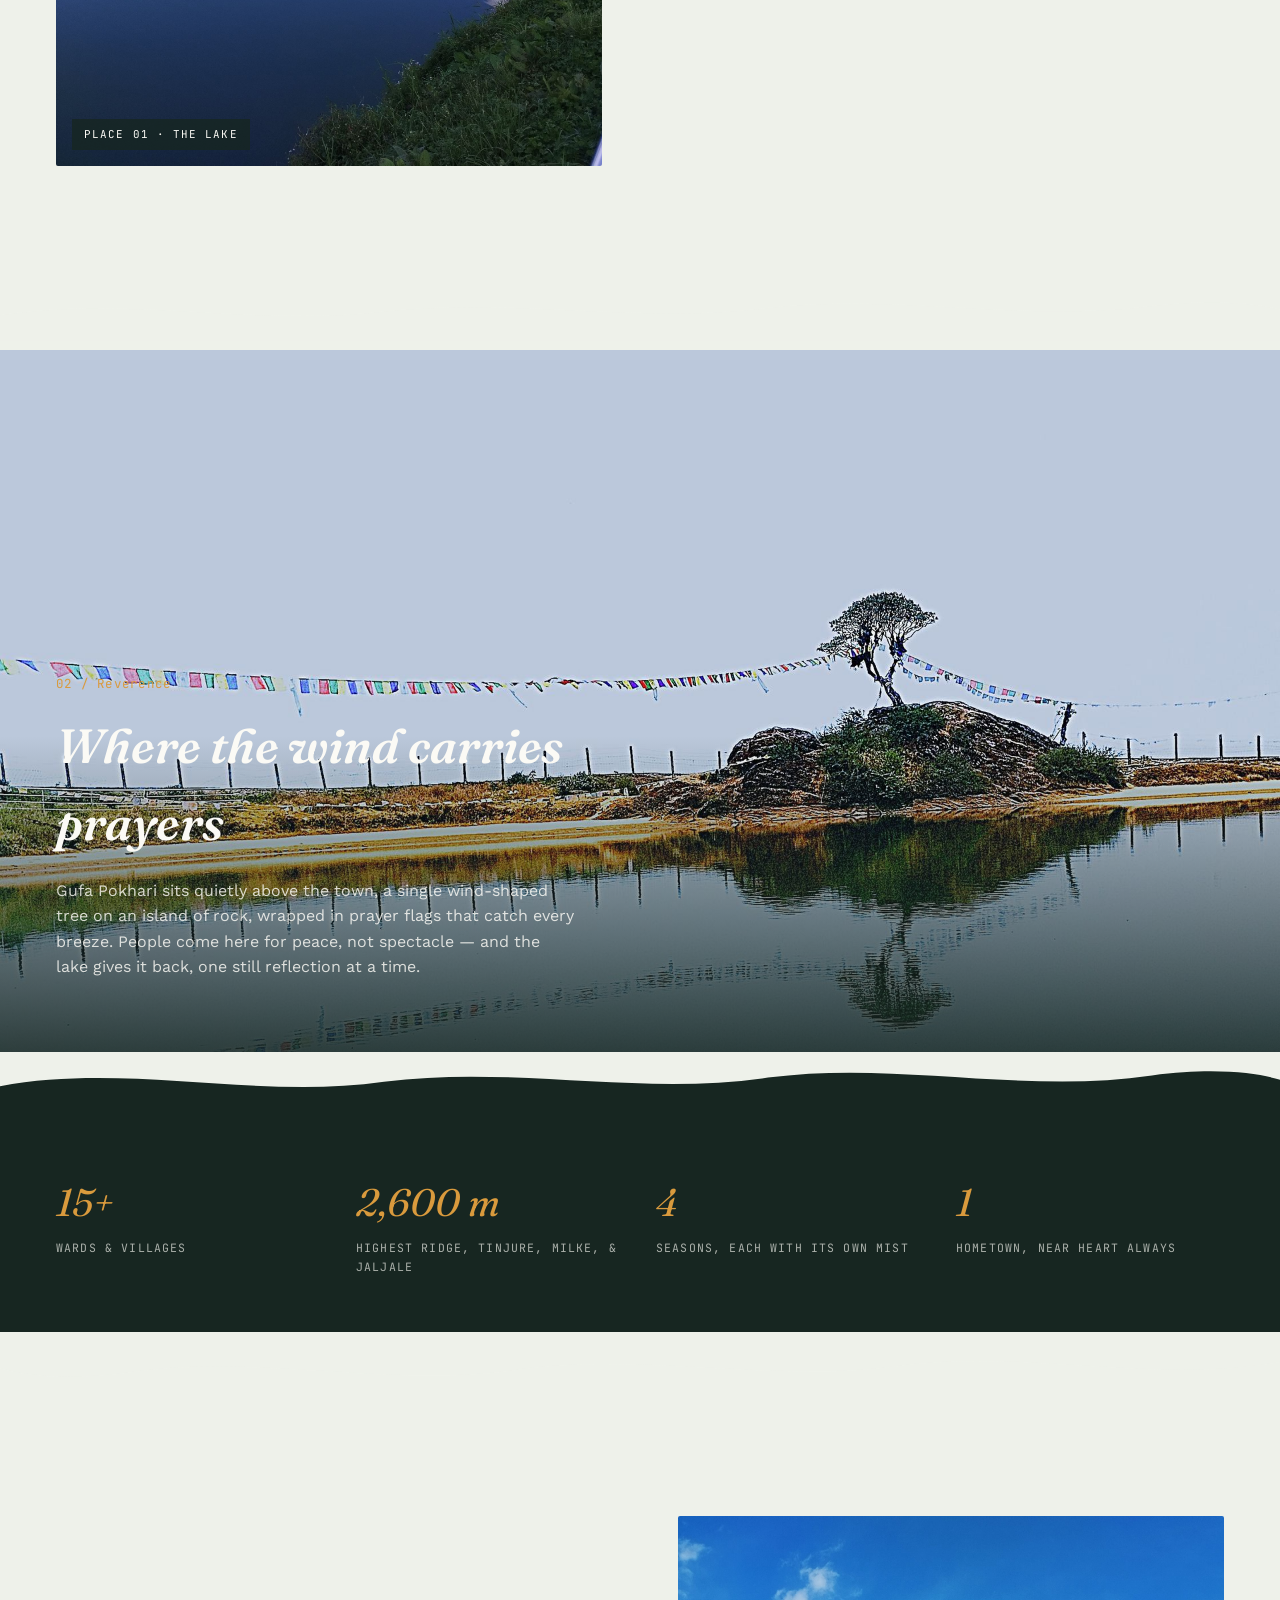
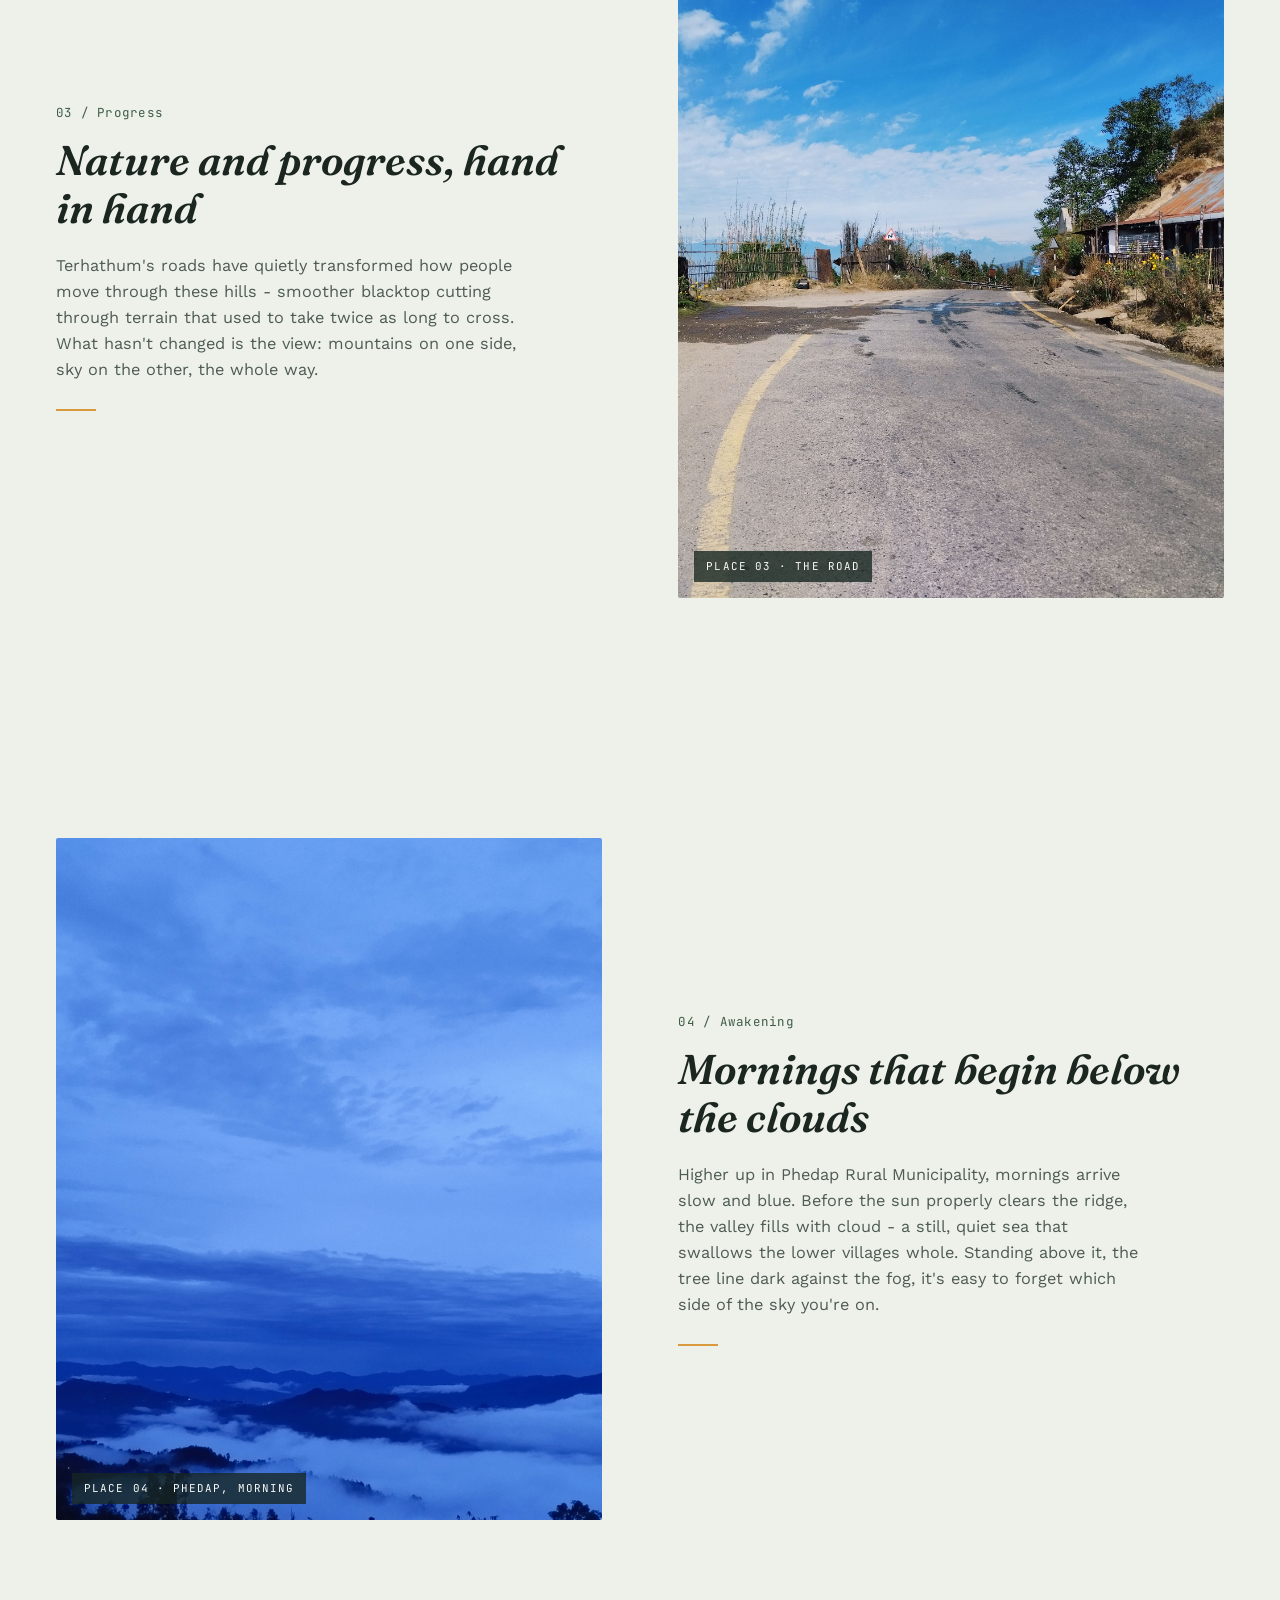
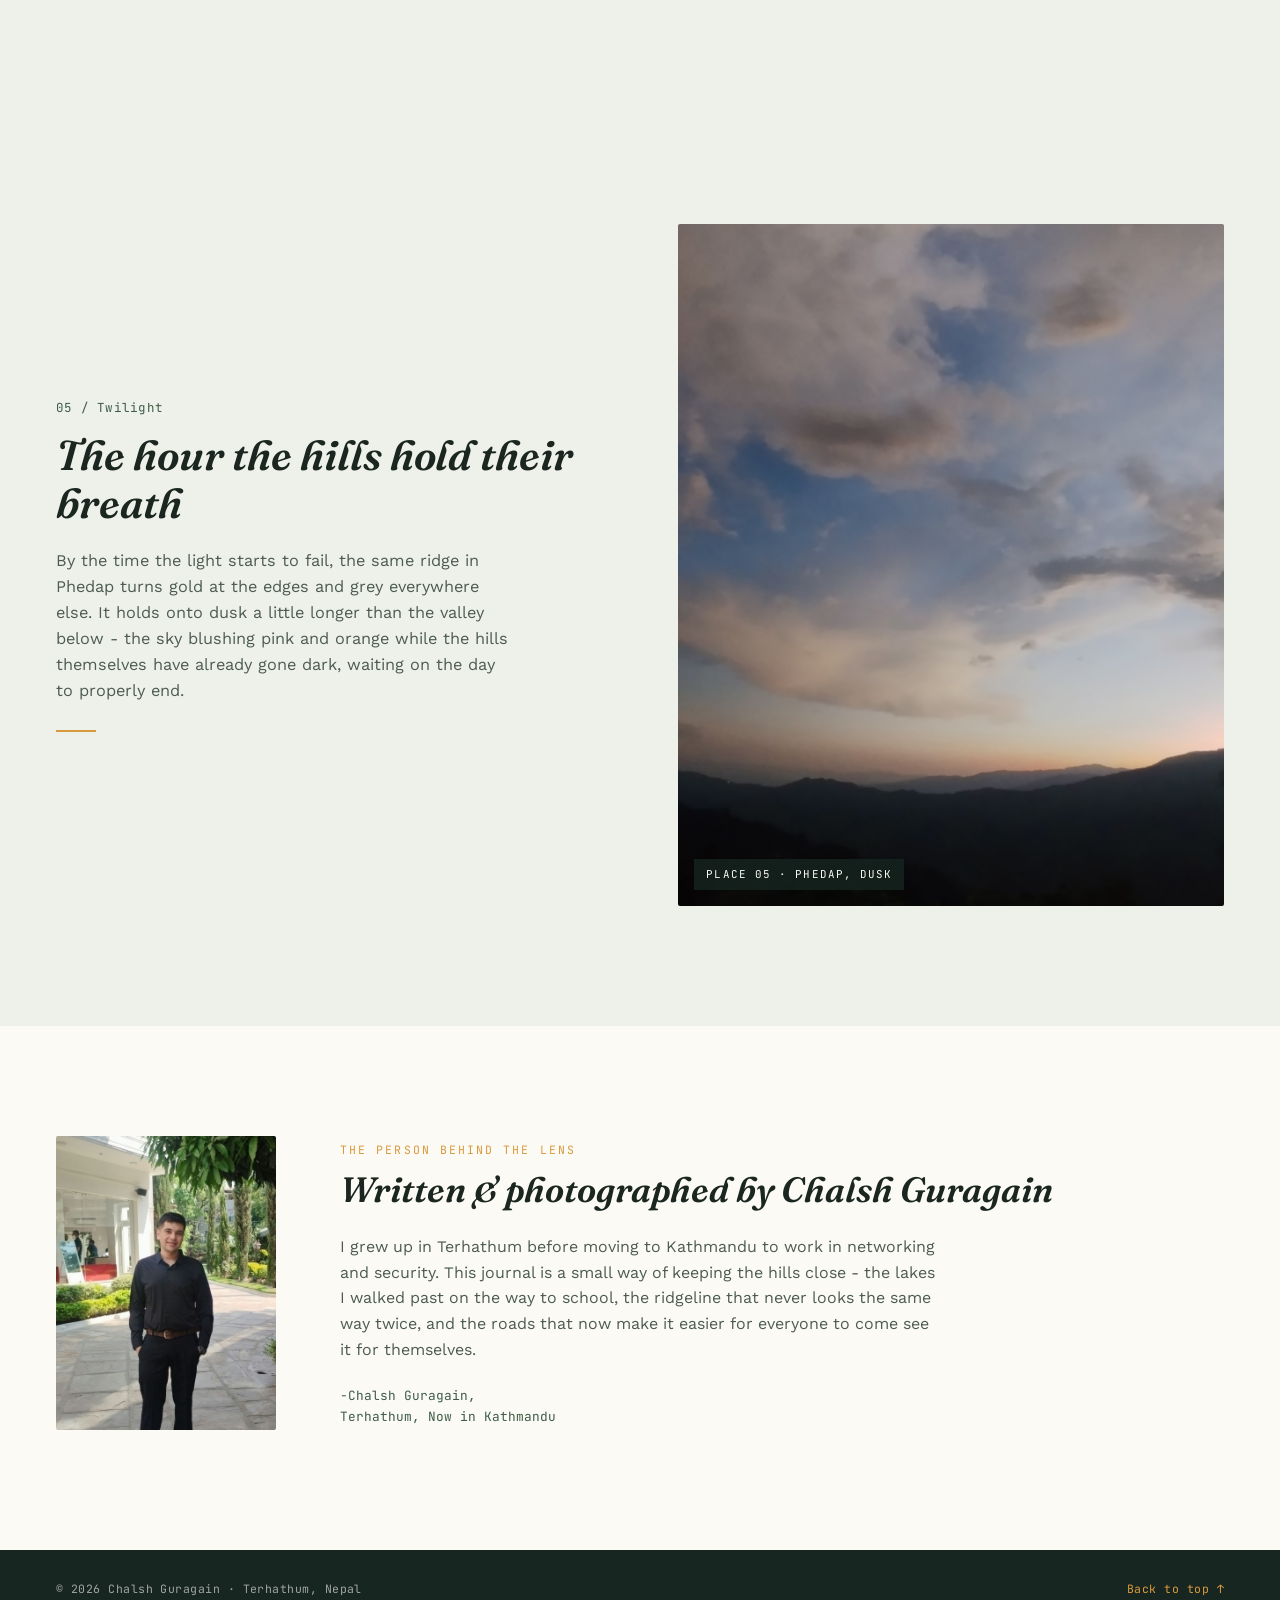
==== commit 39e937d0: "Update index.html" ====
--- a/index.html
+++ b/index.html
@@ -3,8 +3,8 @@
 <head>
 <meta charset="UTF-8">
 <meta name="viewport" content="width=device-width, initial-scale=1.0">
-<title>Echoes of Eastern Nepal — Terhathum</title>
-<meta name="description" content="A visual journal of Terhathum, a hilltown in eastern Nepal — misty lakes, prayer-flag ridgelines, and roads that thread nature and progress together.">
+<title>Echoes of Eastern Nepal - Terhathum</title>
+<meta name="description" content="A visual journal of Terhathum, a hilltown in eastern Nepal - misty lakes, prayer-flag ridgelines, and roads that thread nature and progress together.">
 <link rel="stylesheet" href="styles.css">
 </head>
   
@@ -17,9 +17,9 @@
   <ul id="navLinks">
     <li><a href="#lake"><strong>The Lake</strong></a></li>
     <li><a href="#gufa-pokhari"><strong>Gufa Pokhari</strong></a></li>
-    <li><a href="#road"><strong>The Road</strong></a></li>
+    <li><a href="#road"><strong>Clean Road</strong></a></li>
     <li><a href="portfolio.html"><strong>Portfolio</strong></a></li>
-    <li><a href="2daytrip.html"><strong>Ilam Trip</strong></a></li>
+    <li><a href="2daytrip.html"><strong>Nature - Development</strong></a></li>
     <li><a href="#about"><strong>About</strong></a></li>
     <li><a href="feedback.html"><strong>Feedback</strong></a></li>
   </ul>
@@ -31,7 +31,7 @@
     <div class="hero-content">
       <span class="eyebrow">Terhathum, Eastern Nepal · 27.13°N 87.55°E</span>
       <h1>Echoes of <em>Eastern Nepal</em></h1>
-      <p class="lede">A hilltown where the clouds settle in for breakfast and leave by noon. This is a visual journal of the place I call home — its lakes, its ridgelines, and the quiet way it holds onto both tradition and progress.</p>
+      <p class="lede">A hilltown where the clouds settle in for breakfast and leave by noon. This is a visual journal of the place I call home - its lakes, its ridgelines, and the quiet way it holds onto both tradition and progress.</p>
       <div class="hero-meta">
         <div><strong>~1,600 m</strong>average elevation</div>
         <div><strong>Koshi Province</strong>eastern hill region</div>
@@ -55,7 +55,7 @@
       <div class="story-copy">
         <span class="index">01 / Stillness</span>
         <h2>A hidden mirror in the hills</h2>
-        <p>Right near home, this pond turns still every morning before the wind picks up — long enough to hold a perfect double of the sky. The mist rolls in low across the water first, then burns off into the kind of cloudscape that makes the walk to school feel like a detour through a postcard.</p>
+        <p>Right near home, this pond turns still every morning before the wind picks up - long enough to hold a perfect double of the sky. The mist rolls in low across the water first, then burns off into the kind of cloudscape that makes the walk to school feel like a detour through a postcard.</p>
         <div class="divider"></div>
       </div>
     </div>
@@ -105,7 +105,7 @@
       <div class="story-copy">
         <span class="index">03 / Progress</span>
         <h2>Nature and progress, hand in hand</h2>
-        <p>Terhathum's roads have quietly transformed how people move through these hills — smoother blacktop cutting through terrain that used to take twice as long to cross. What hasn't changed is the view: mountains on one side, sky on the other, the whole way.</p>
+        <p>Terhathum's roads have quietly transformed how people move through these hills - smoother blacktop cutting through terrain that used to take twice as long to cross. What hasn't changed is the view: mountains on one side, sky on the other, the whole way.</p>
         <div class="divider"></div>
       </div>
     </div>
@@ -121,7 +121,7 @@
       <div class="story-copy">
         <span class="index">04 / Awakening</span>
         <h2>Mornings that begin below the clouds</h2>
-        <p>Higher up in Phedap Rural Municipality, mornings arrive slow and blue. Before the sun properly clears the ridge, the valley fills with cloud — a still, quiet sea that swallows the lower villages whole. Standing above it, the tree line dark against the fog, it's easy to forget which side of the sky you're on.</p>
+        <p>Higher up in Phedap Rural Municipality, mornings arrive slow and blue. Before the sun properly clears the ridge, the valley fills with cloud - a still, quiet sea that swallows the lower villages whole. Standing above it, the tree line dark against the fog, it's easy to forget which side of the sky you're on.</p>
         <div class="divider"></div>
       </div>
     </div>
@@ -141,10 +141,11 @@
       <div class="story-copy">
         <span class="index">05 / Twilight</span>
         <h2>The hour the hills hold their breath</h2>
-        <p>By the time the light starts to fail, the same ridge in Phedap turns gold at the edges and grey everywhere else. It holds onto dusk a little longer than the valley below — the sky blushing pink and orange while the hills themselves have already gone dark, waiting on the day to properly end.</p>
+        <p>By the time the light starts to fail, the same ridge in Phedap turns gold at the edges and grey everywhere else. It holds onto dusk a little longer than the valley below - the sky blushing pink and orange while the hills themselves have already gone dark, waiting on the day to properly end.</p>
         <div class="divider"></div>
       
       </div>
+      
     </div>
   </section>
   <section class="about reveal" id="about">
@@ -157,7 +158,7 @@
         <span class="eyebrow">The person behind the lens</span>
         <h2>Written &amp; photographed by Chalsh Guragain</h2>
         <p>I grew up in Terhathum before moving to Kathmandu to work in networking and security. This journal is a small way of keeping the hills close - the lakes I walked past on the way to school, the ridgeline that never looks the same way twice, and the roads that now make it easier for everyone to come see it for themselves.</p>
-        <p class="signoff">— Chalsh Guragain,<br>Terhathum, Now in Kathmandu</p>
+        <p class="signoff">-Chalsh Guragain,<br>Terhathum, Now in Kathmandu</p>
       </div>
     </div>
     
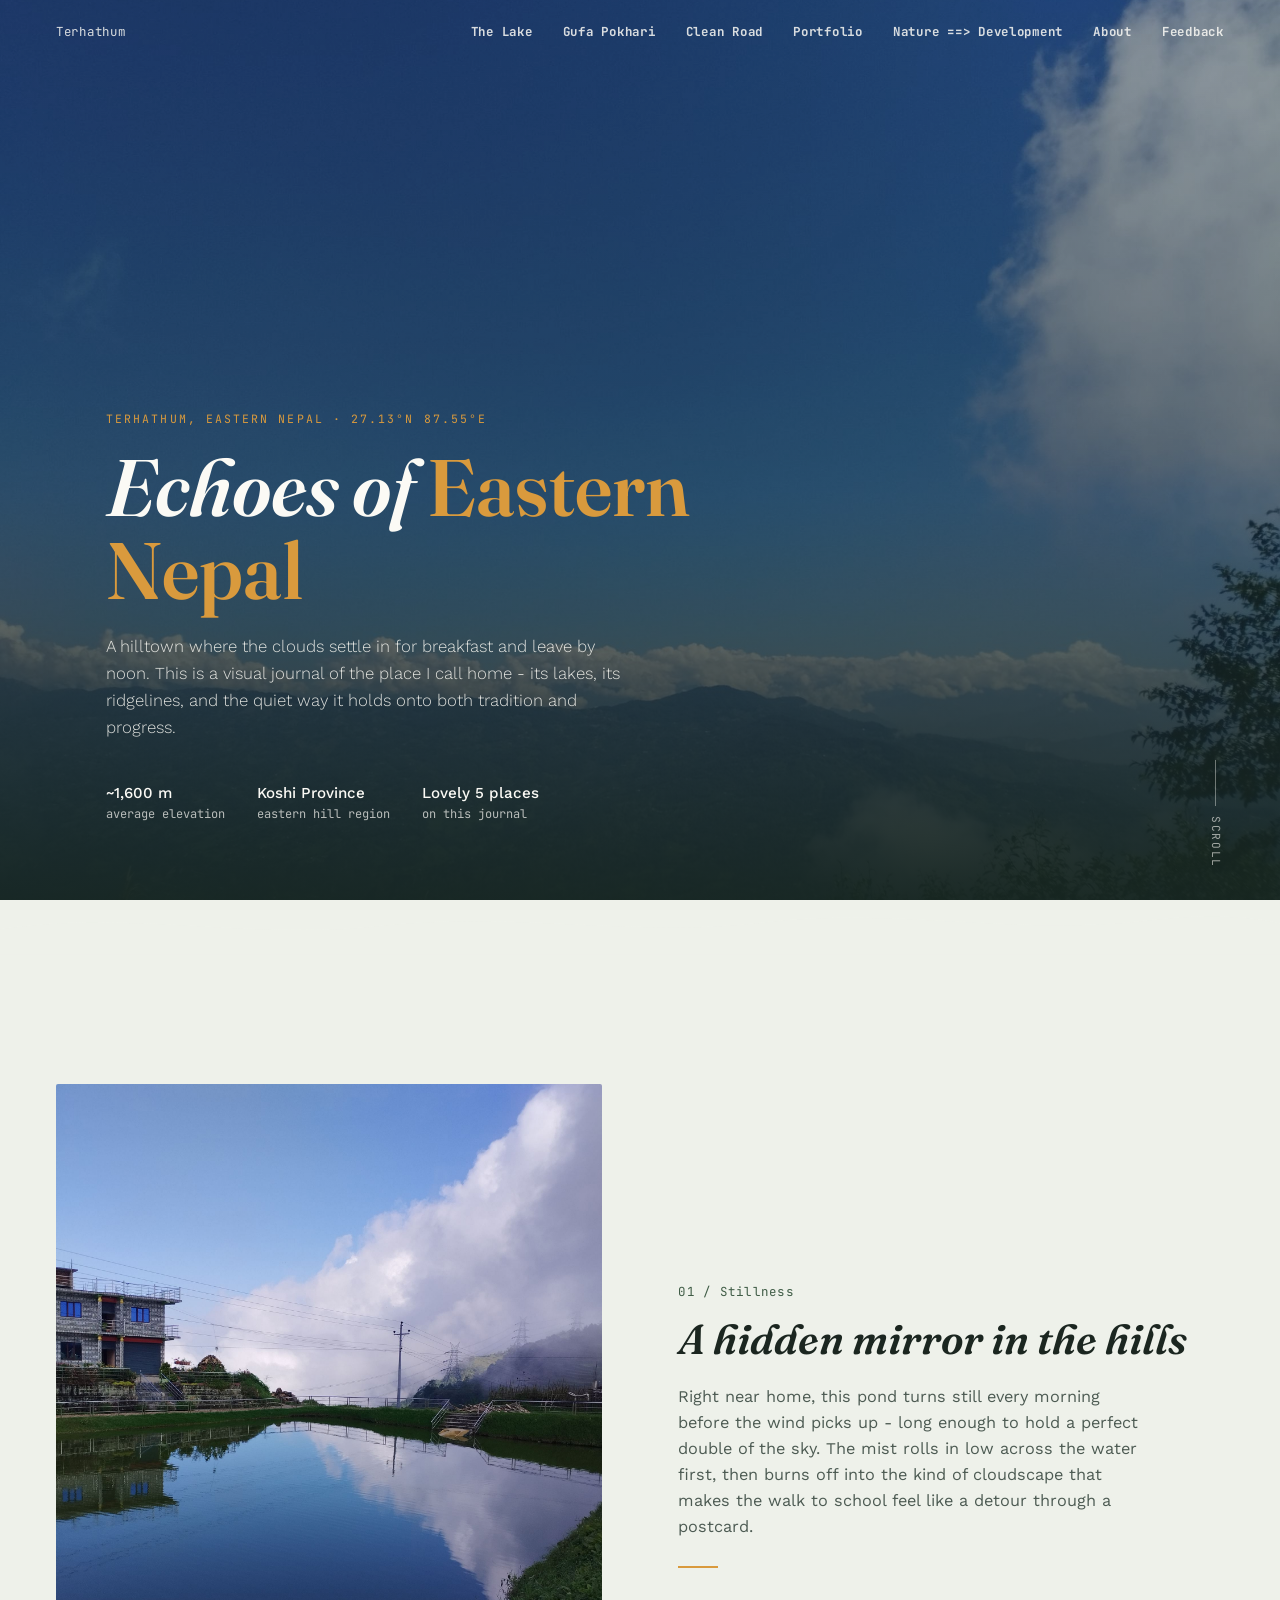
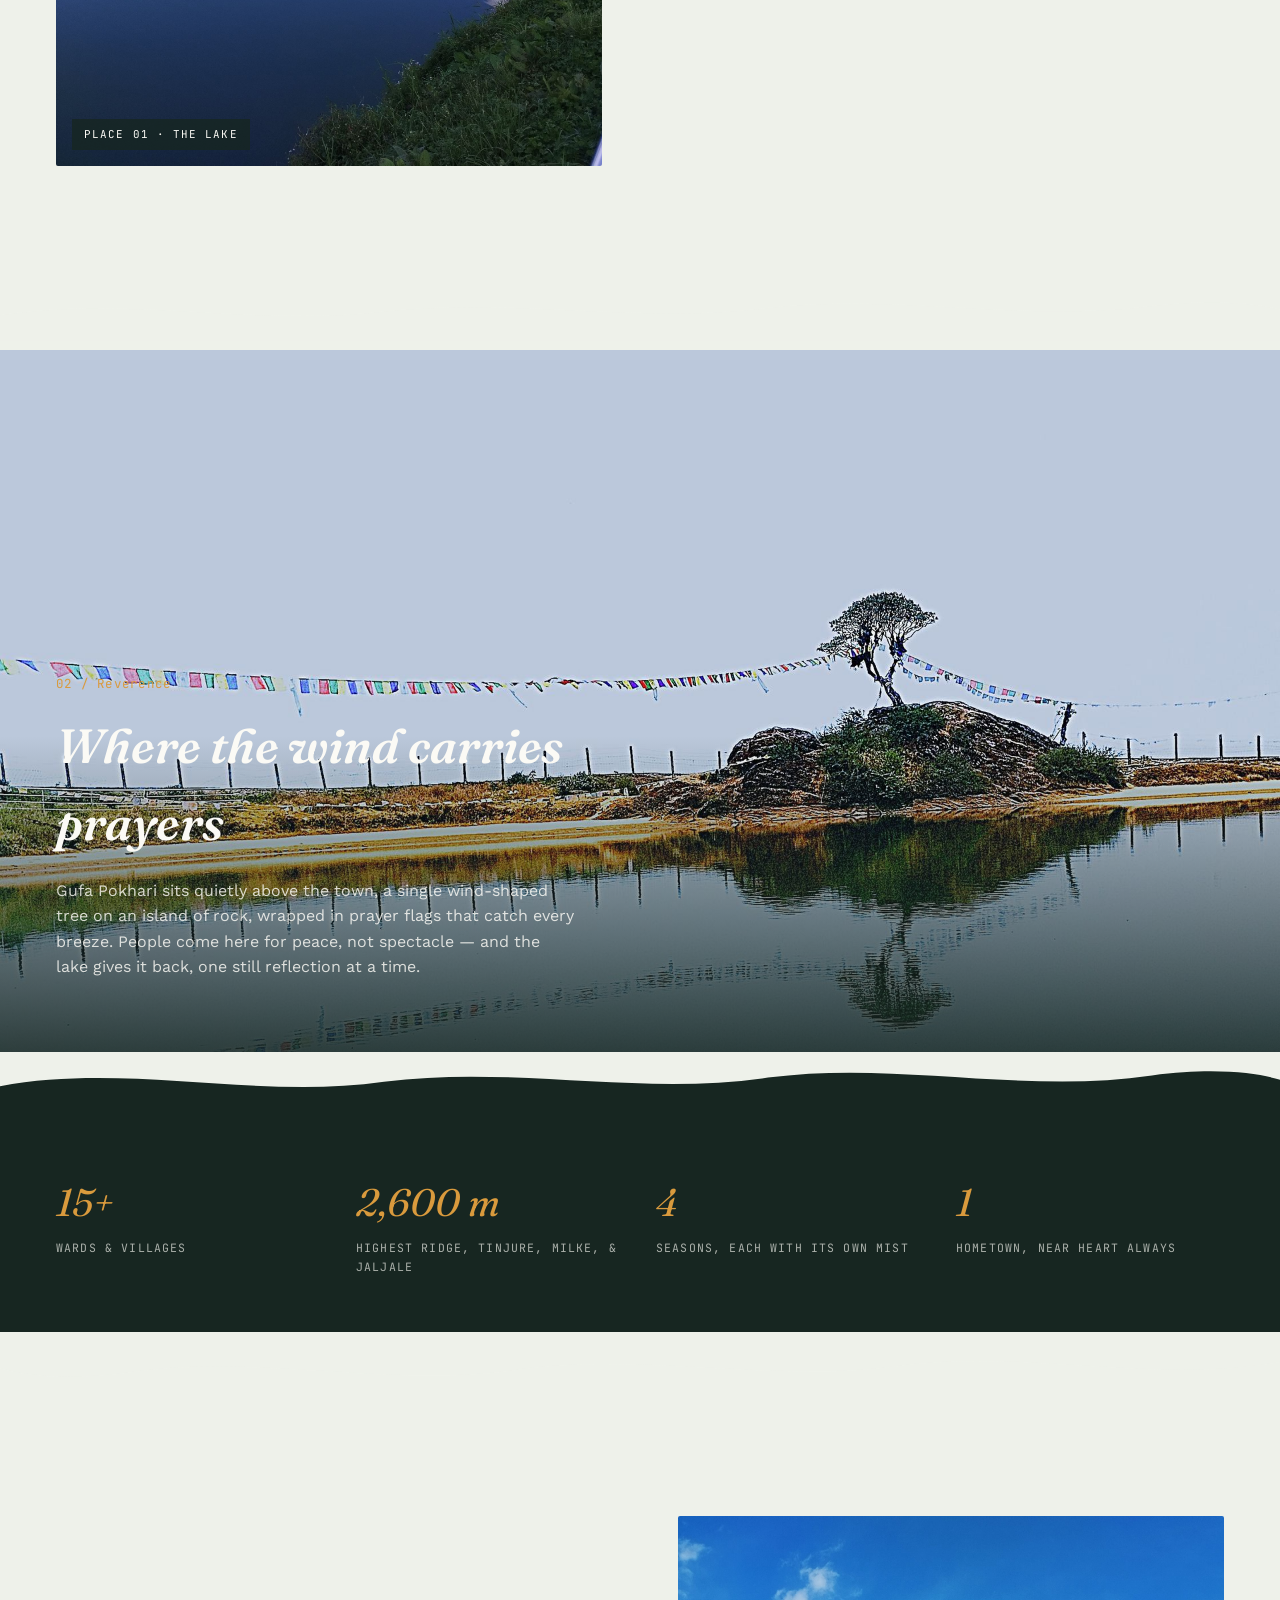
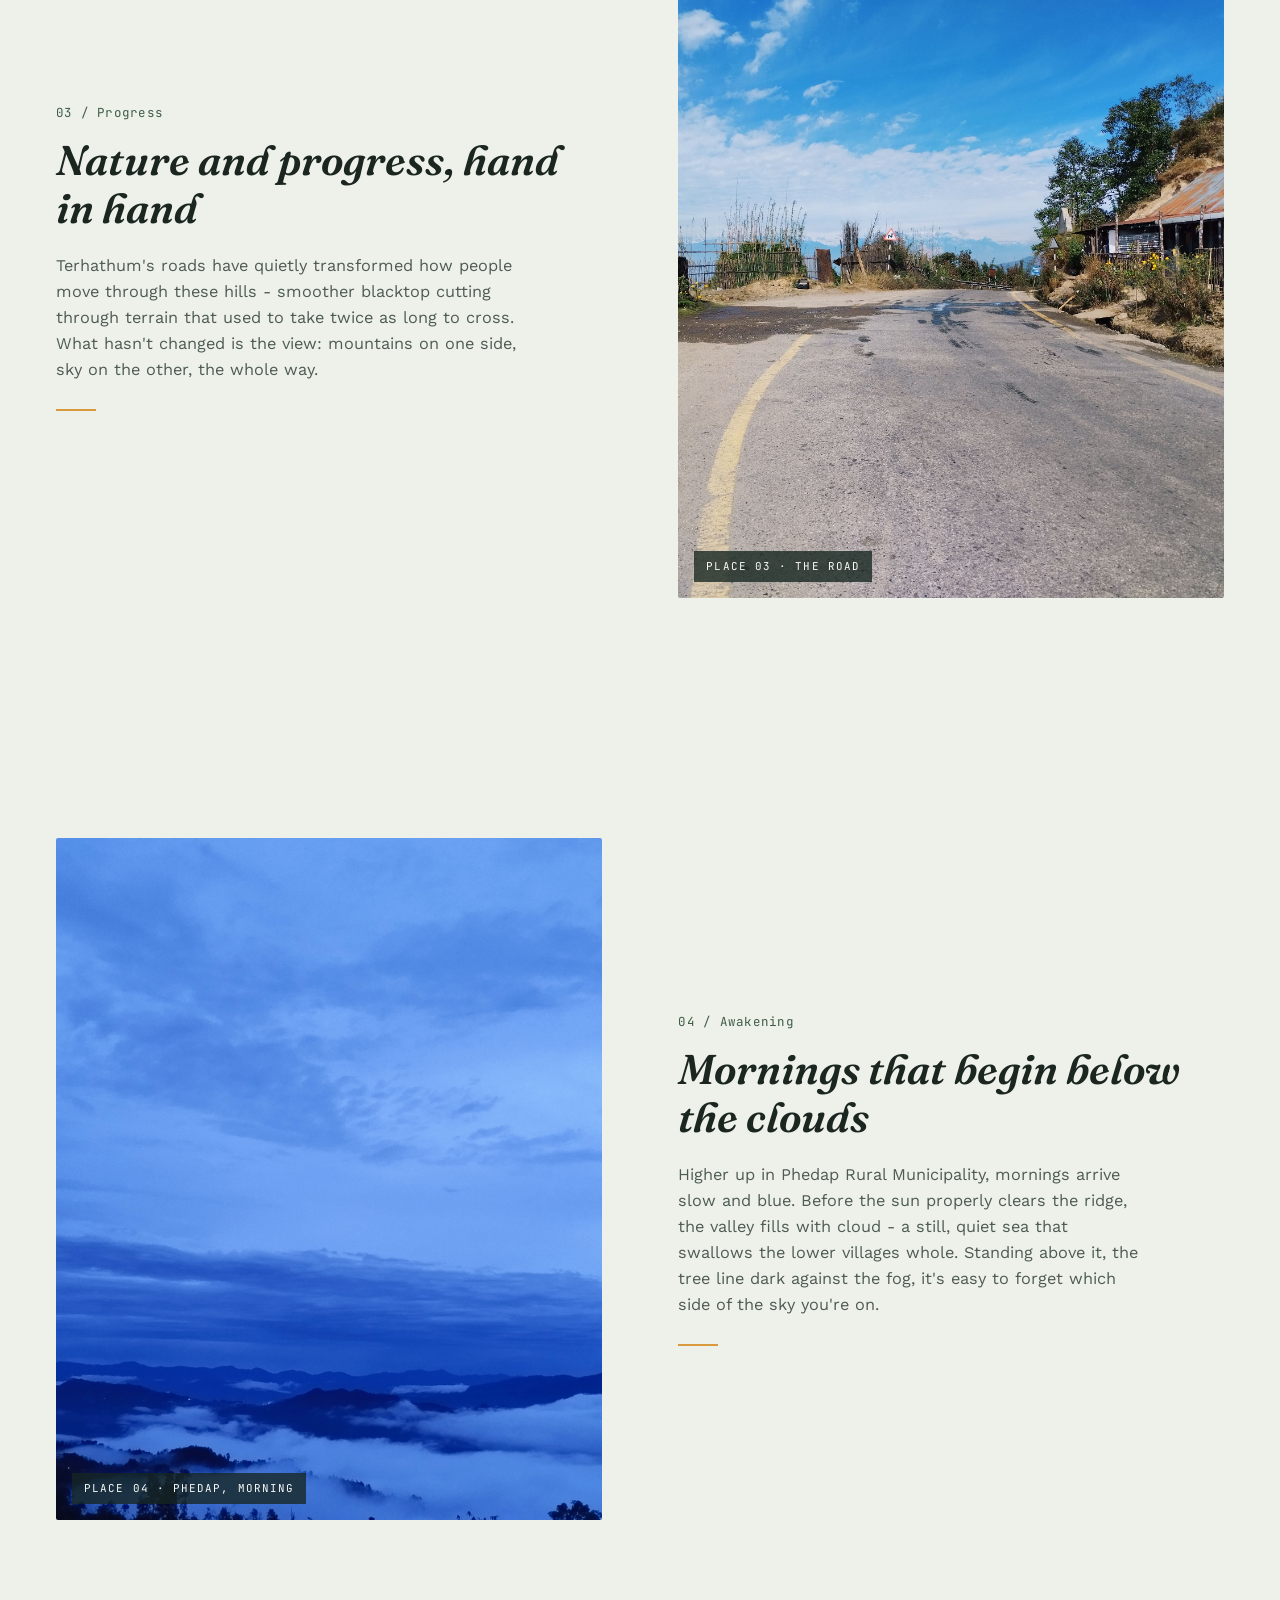
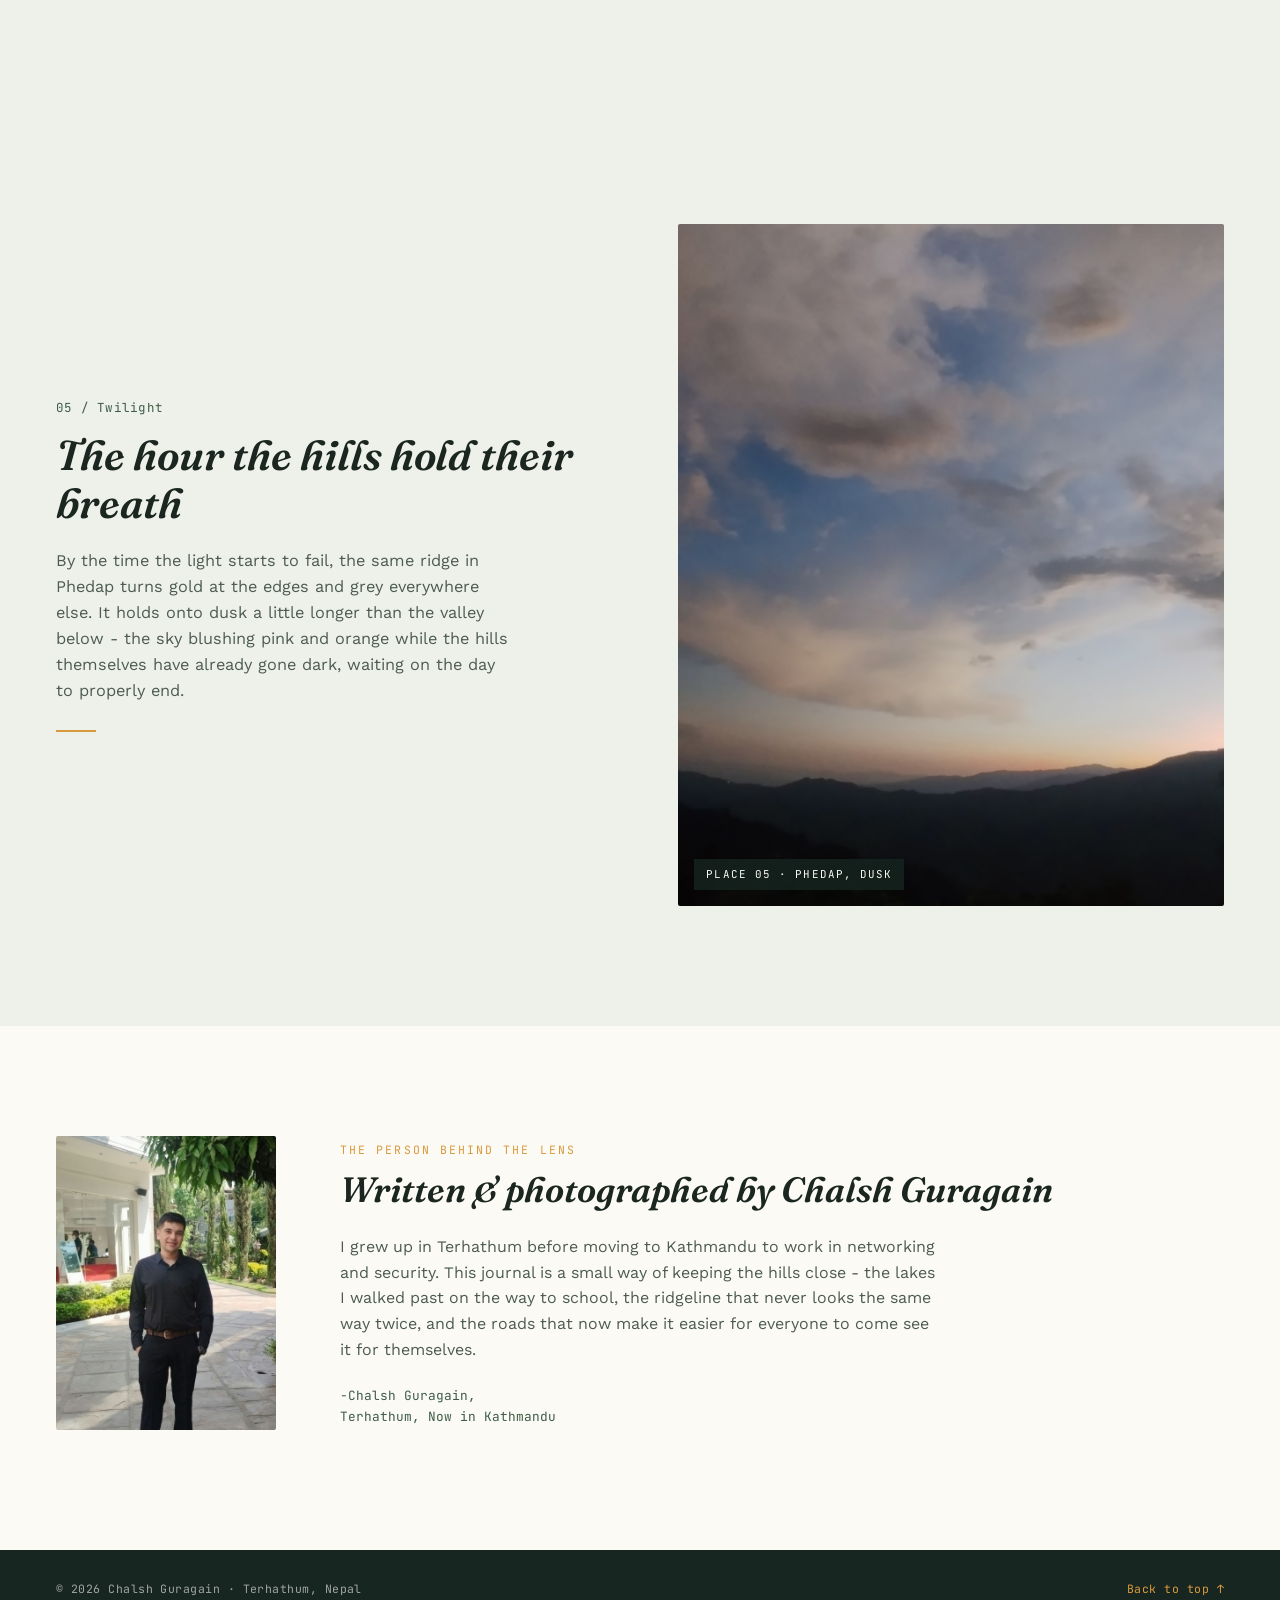
==== commit bc614999: "Update index.html" ====
--- a/index.html
+++ b/index.html
@@ -19,7 +19,7 @@
     <li><a href="#gufa-pokhari"><strong>Gufa Pokhari</strong></a></li>
     <li><a href="#road"><strong>Clean Road</strong></a></li>
     <li><a href="portfolio.html"><strong>Portfolio</strong></a></li>
-    <li><a href="2daytrip.html"><strong>Nature - Development</strong></a></li>
+    <li><a href="2daytrip.html"><strong>Nature ==> Development</strong></a></li>
     <li><a href="#about"><strong>About</strong></a></li>
     <li><a href="feedback.html"><strong>Feedback</strong></a></li>
   </ul>
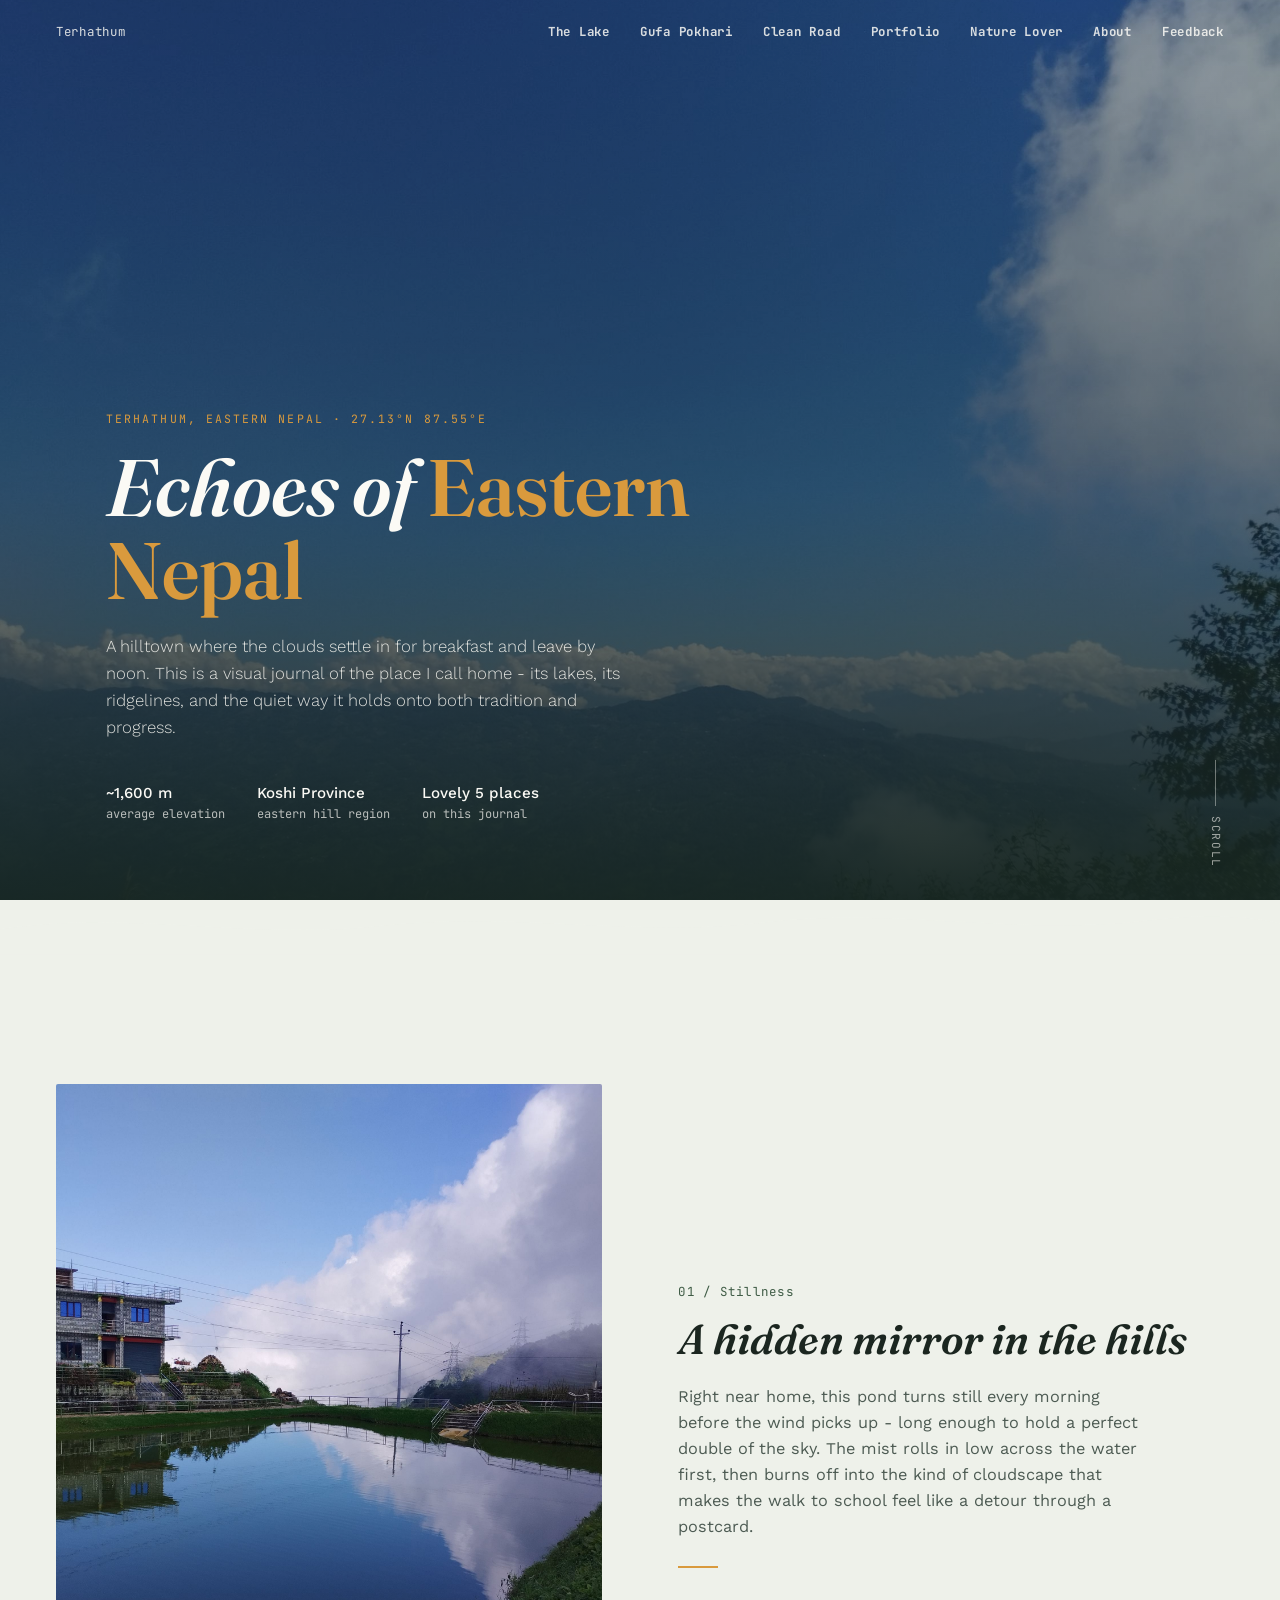
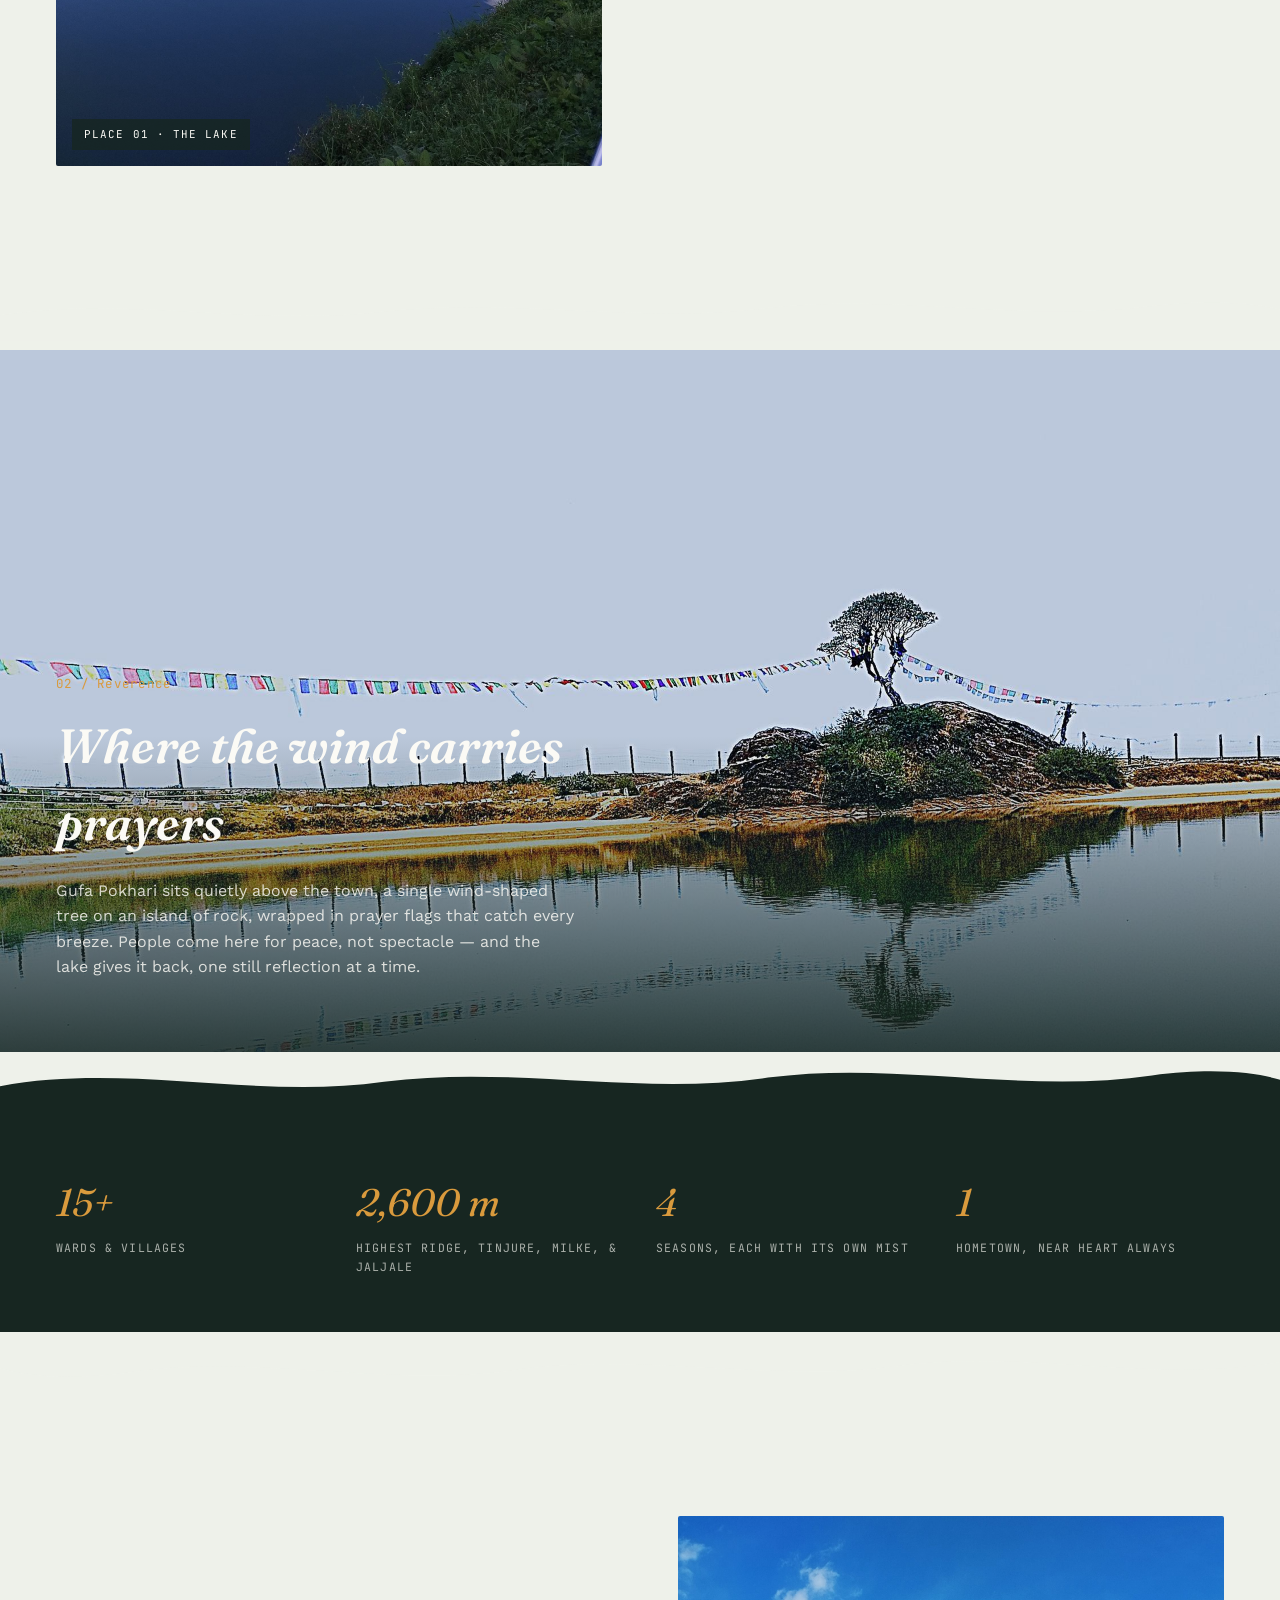
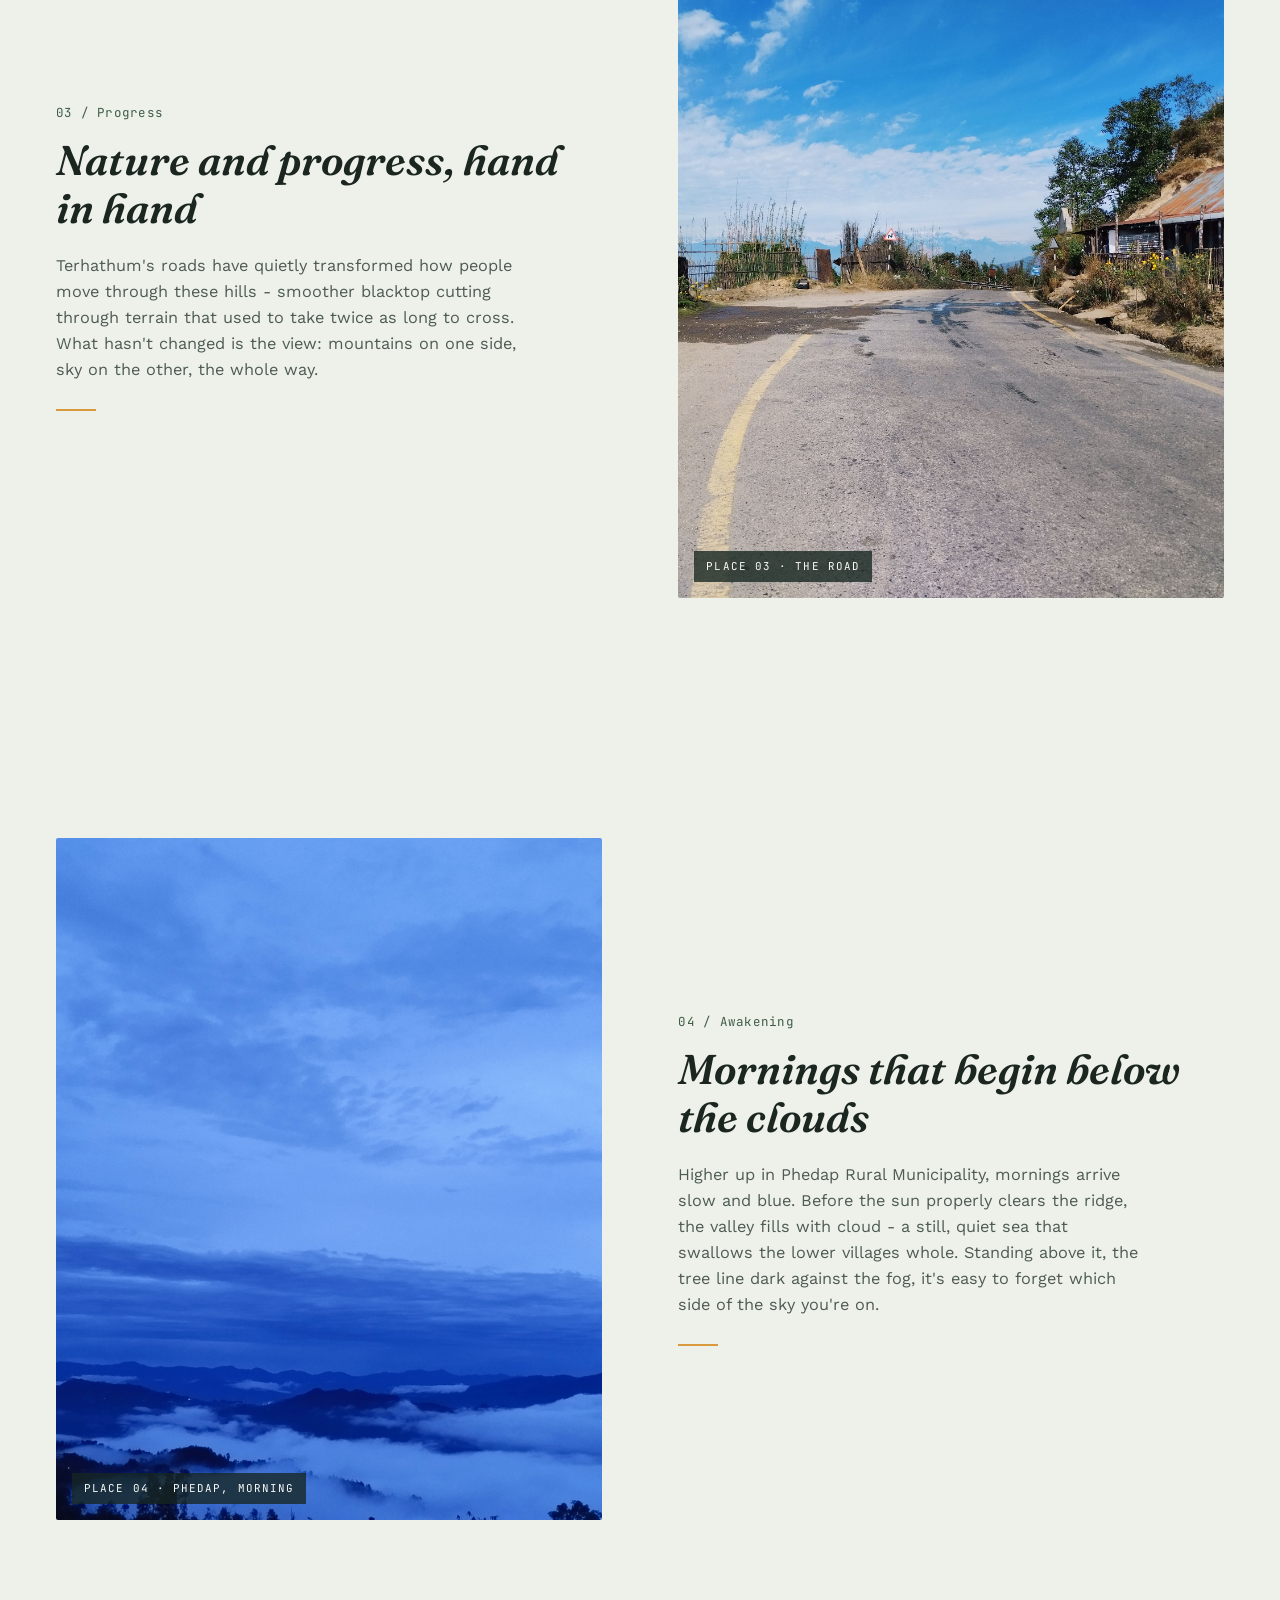
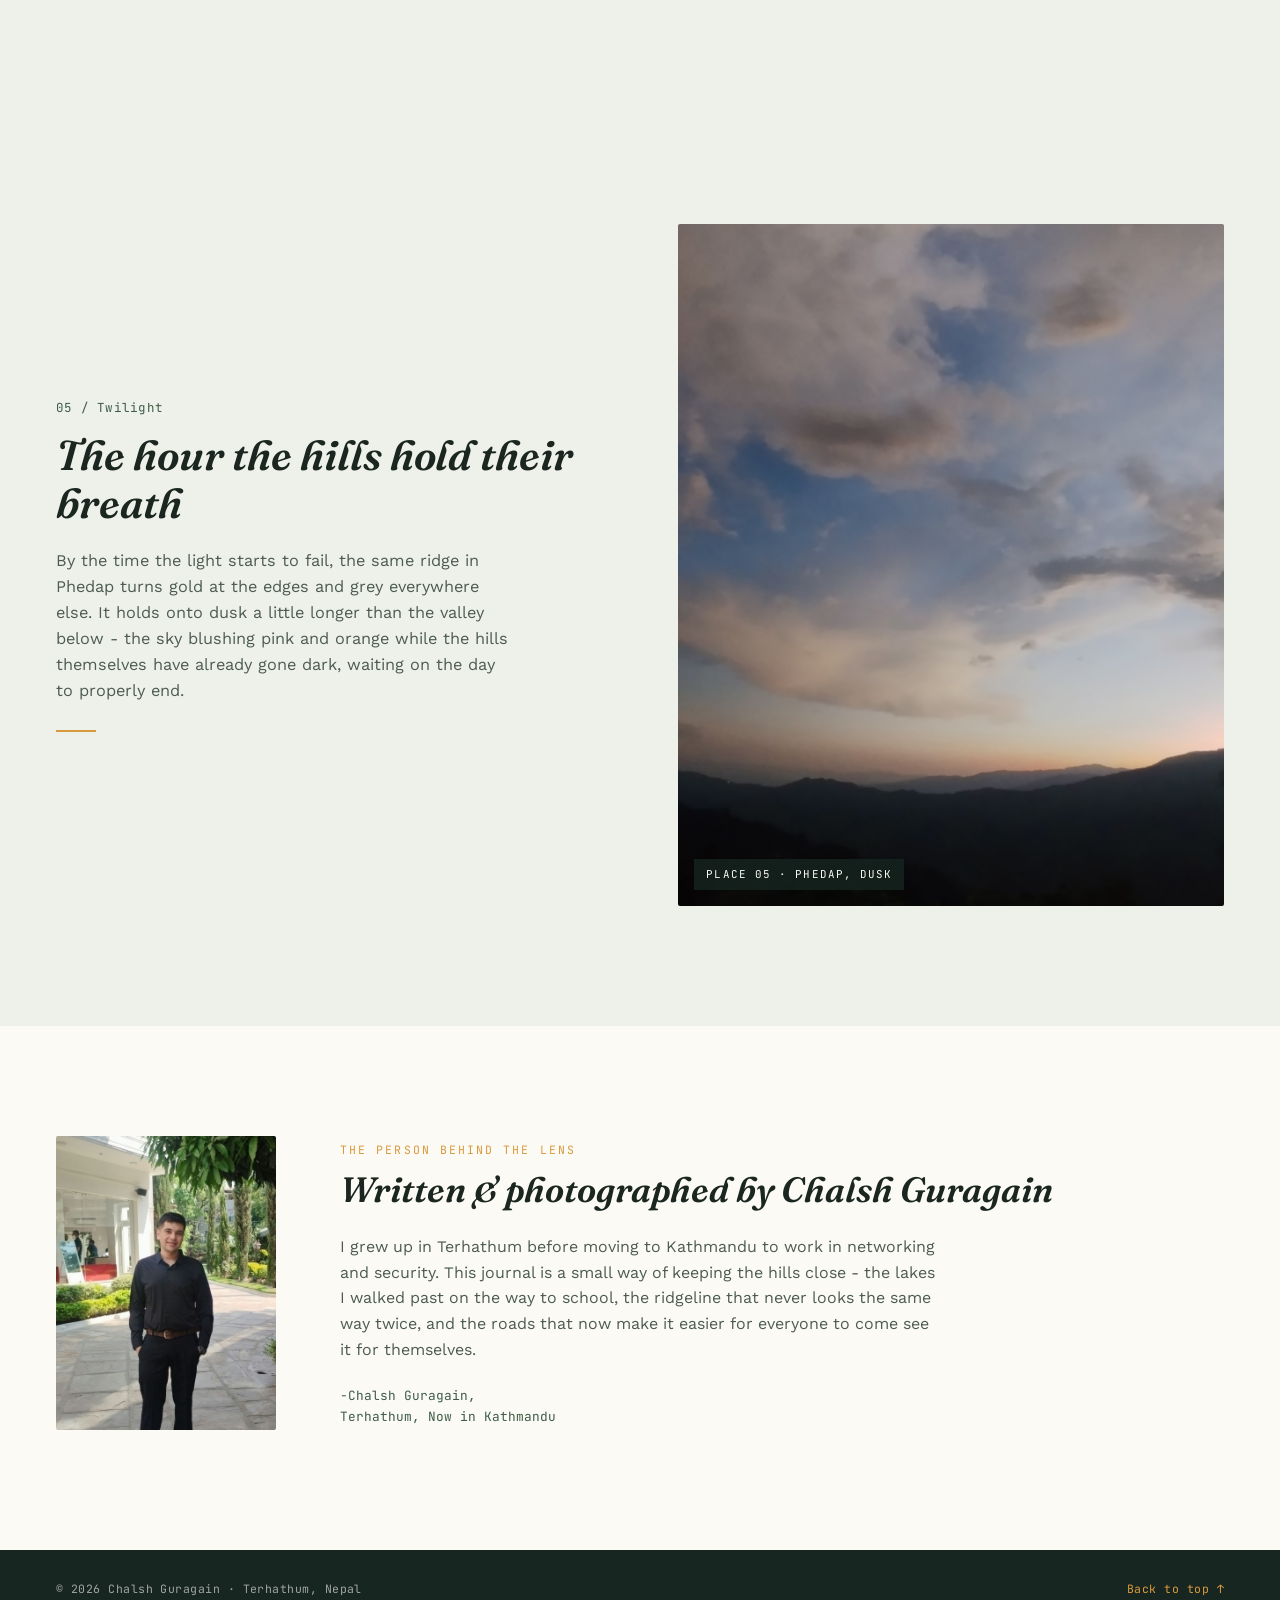
==== commit 7b666c3e: "Update menu item from 'Nature => Development' to 'Nature Lover'" ====
--- a/index.html
+++ b/index.html
@@ -19,7 +19,7 @@
     <li><a href="#gufa-pokhari"><strong>Gufa Pokhari</strong></a></li>
     <li><a href="#road"><strong>Clean Road</strong></a></li>
     <li><a href="portfolio.html"><strong>Portfolio</strong></a></li>
-    <li><a href="2daytrip.html"><strong>Nature ==> Development</strong></a></li>
+    <li><a href="2daytrip.html"><strong>Nature Lover</strong></a></li>
     <li><a href="#about"><strong>About</strong></a></li>
     <li><a href="feedback.html"><strong>Feedback</strong></a></li>
   </ul>
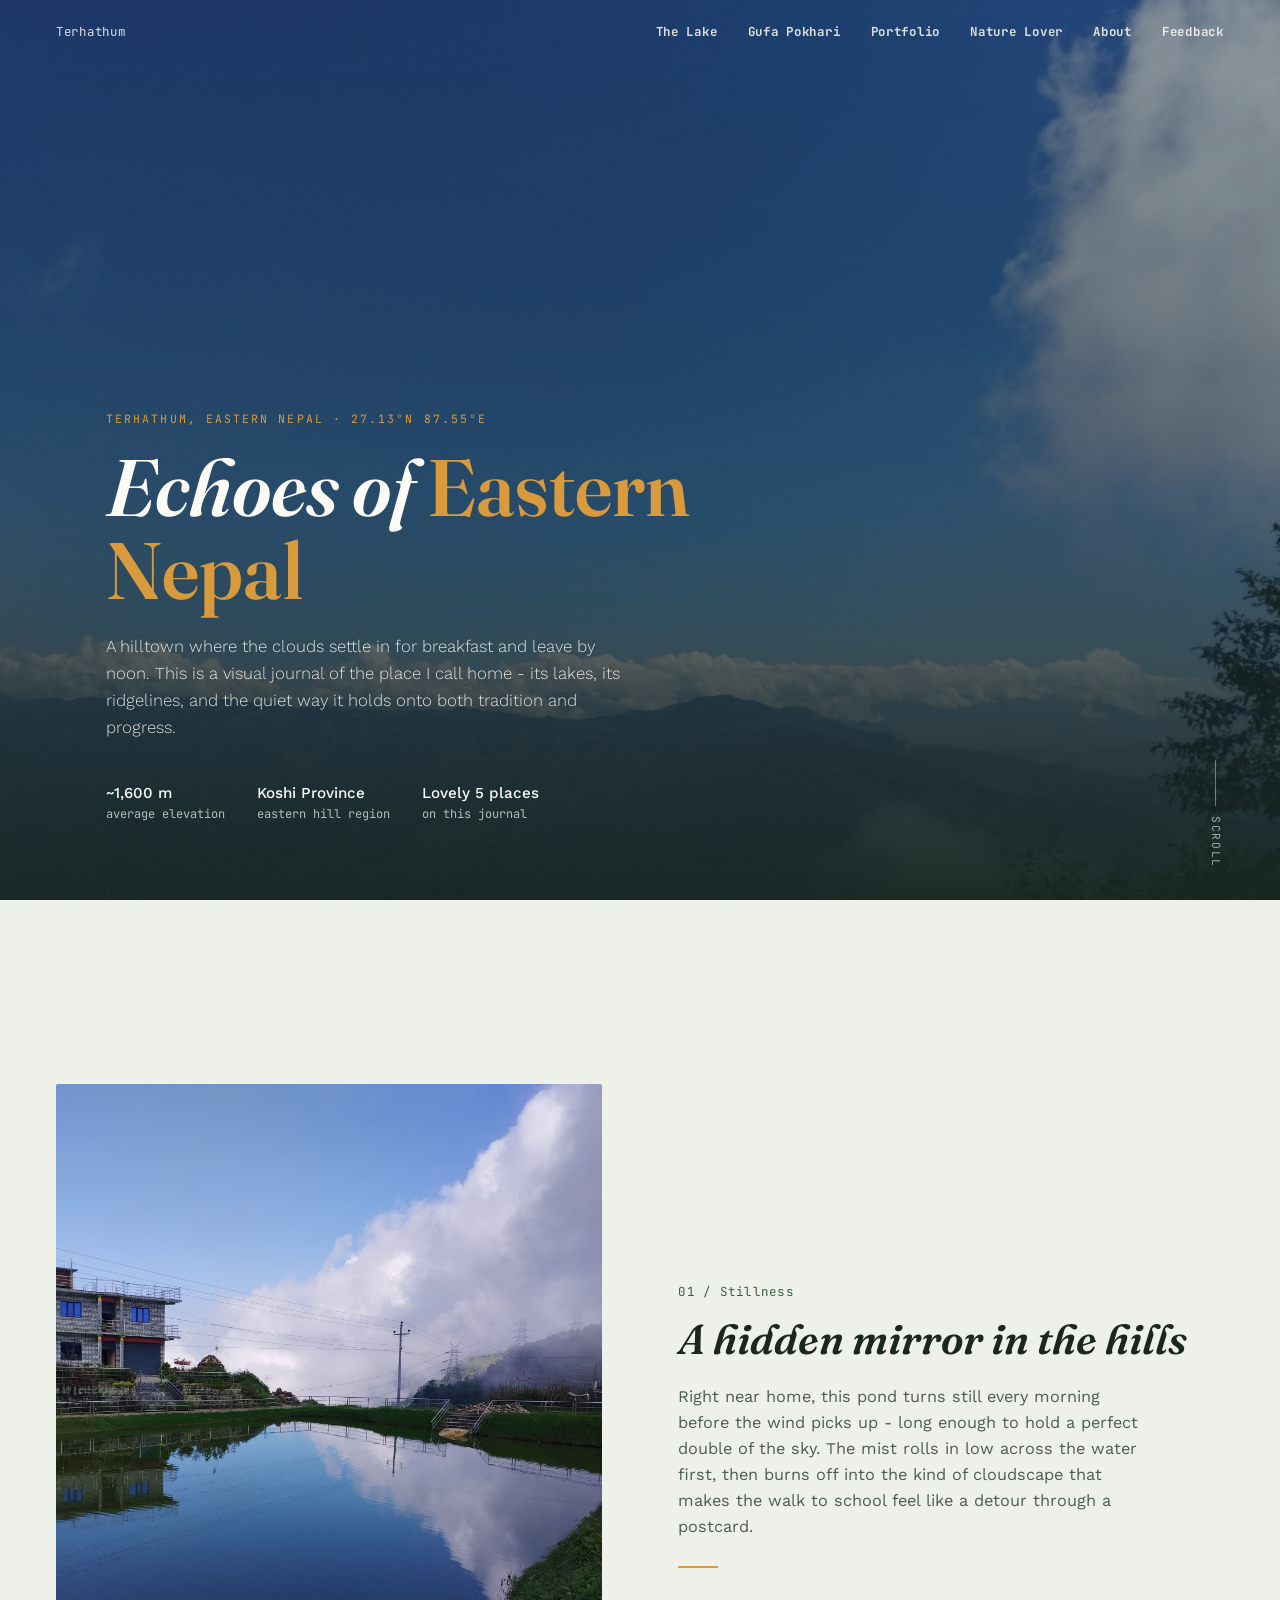
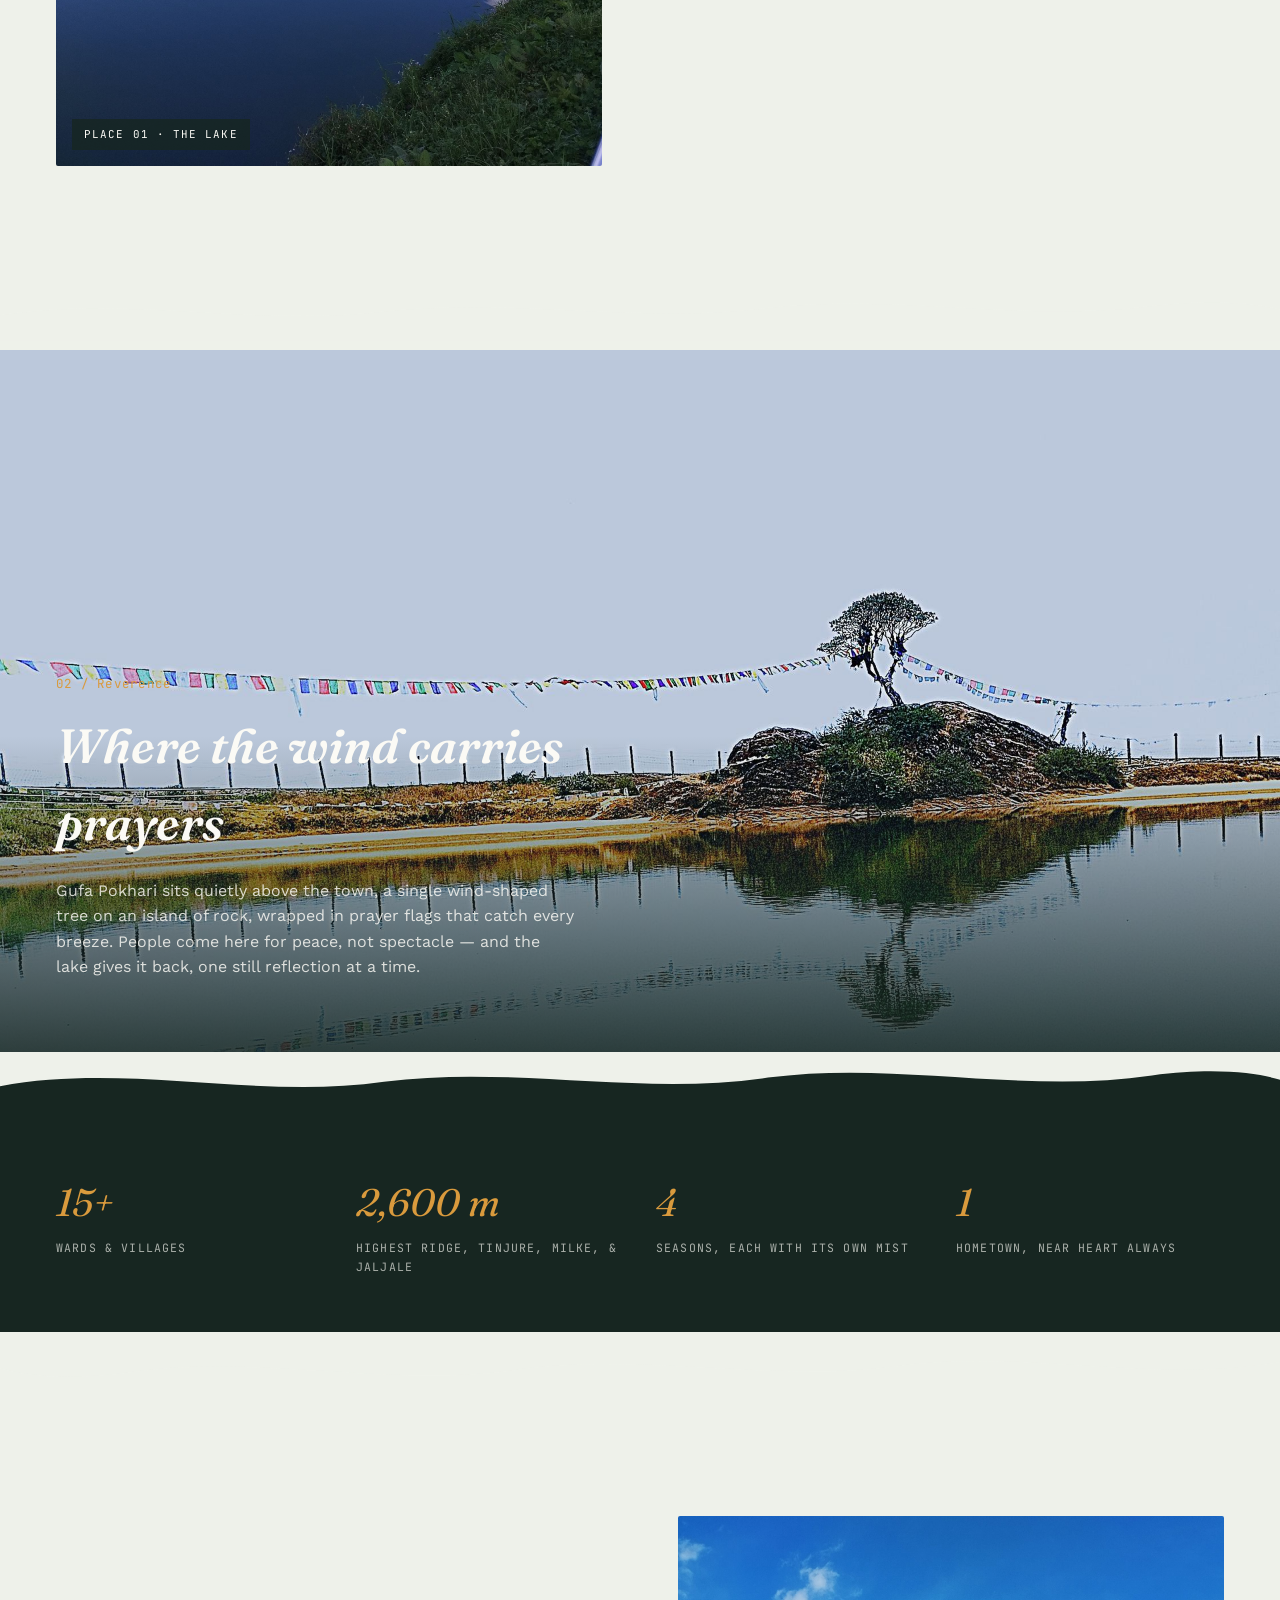
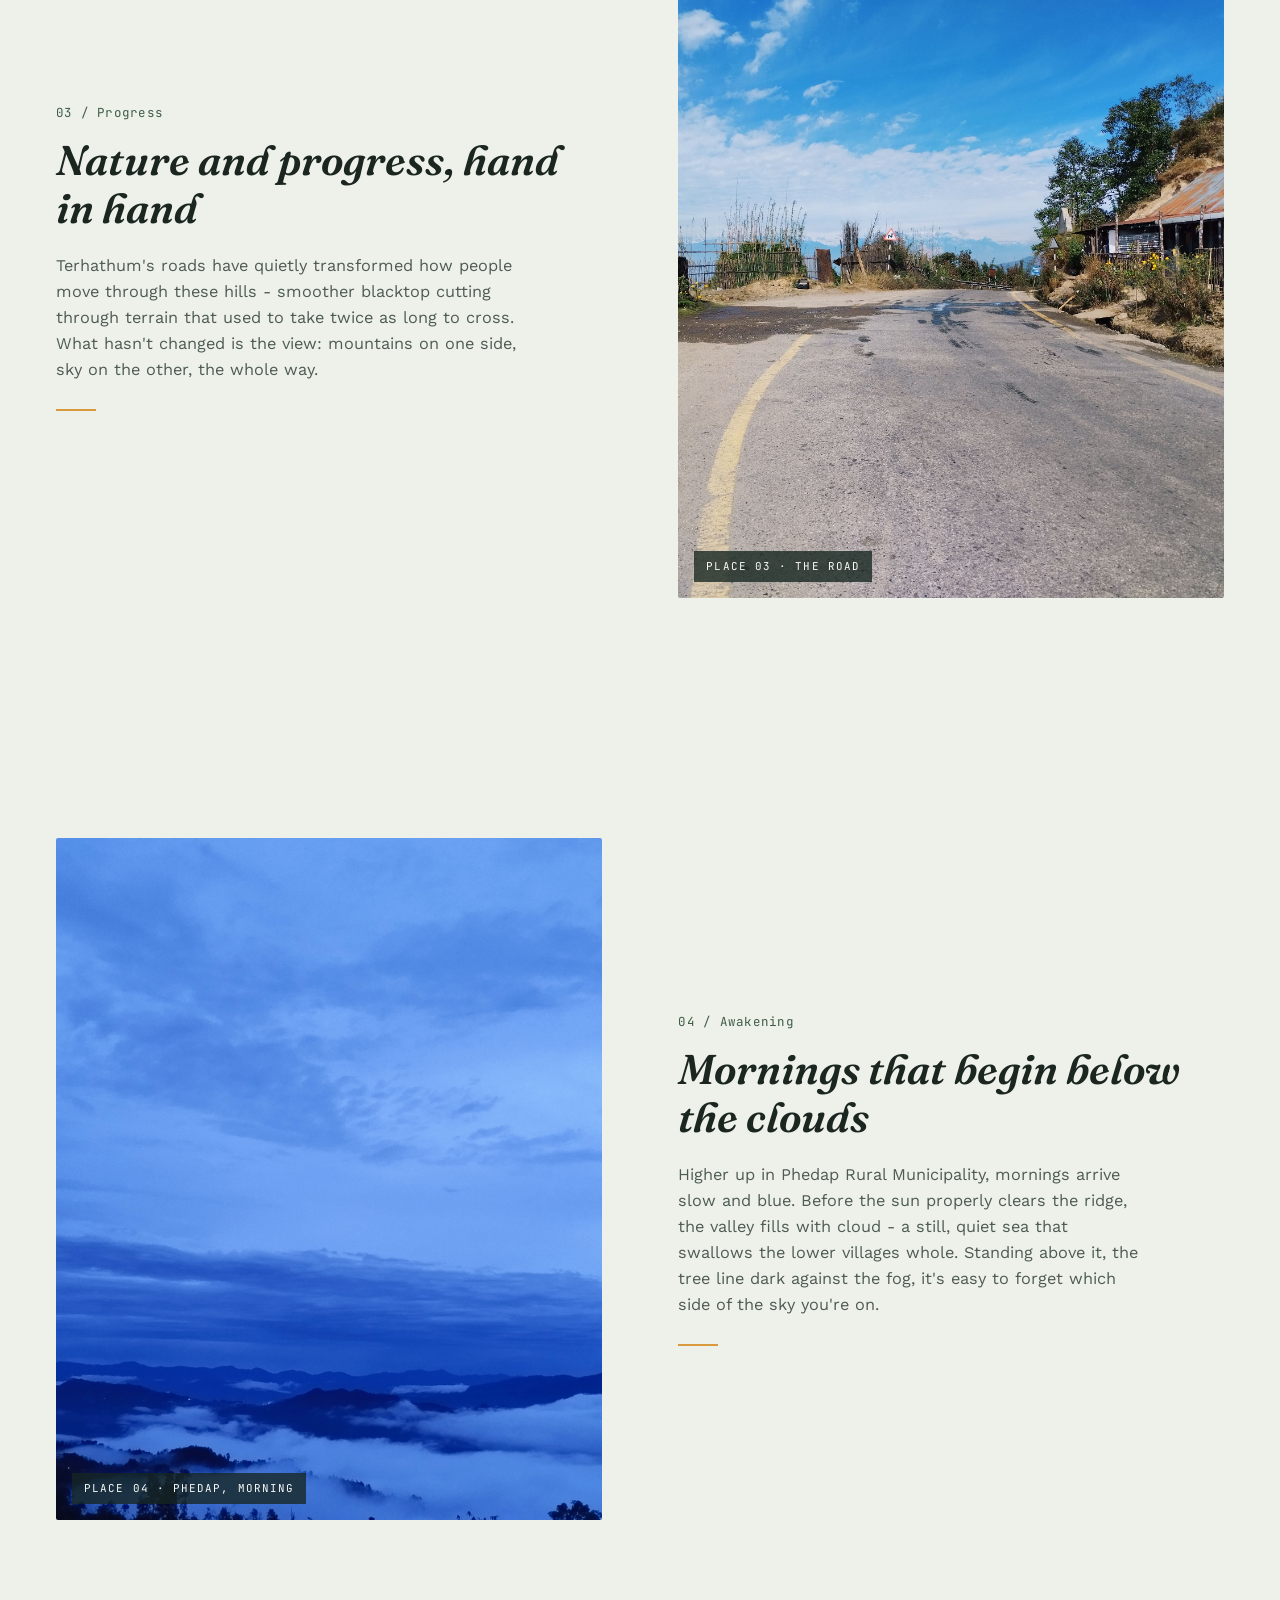
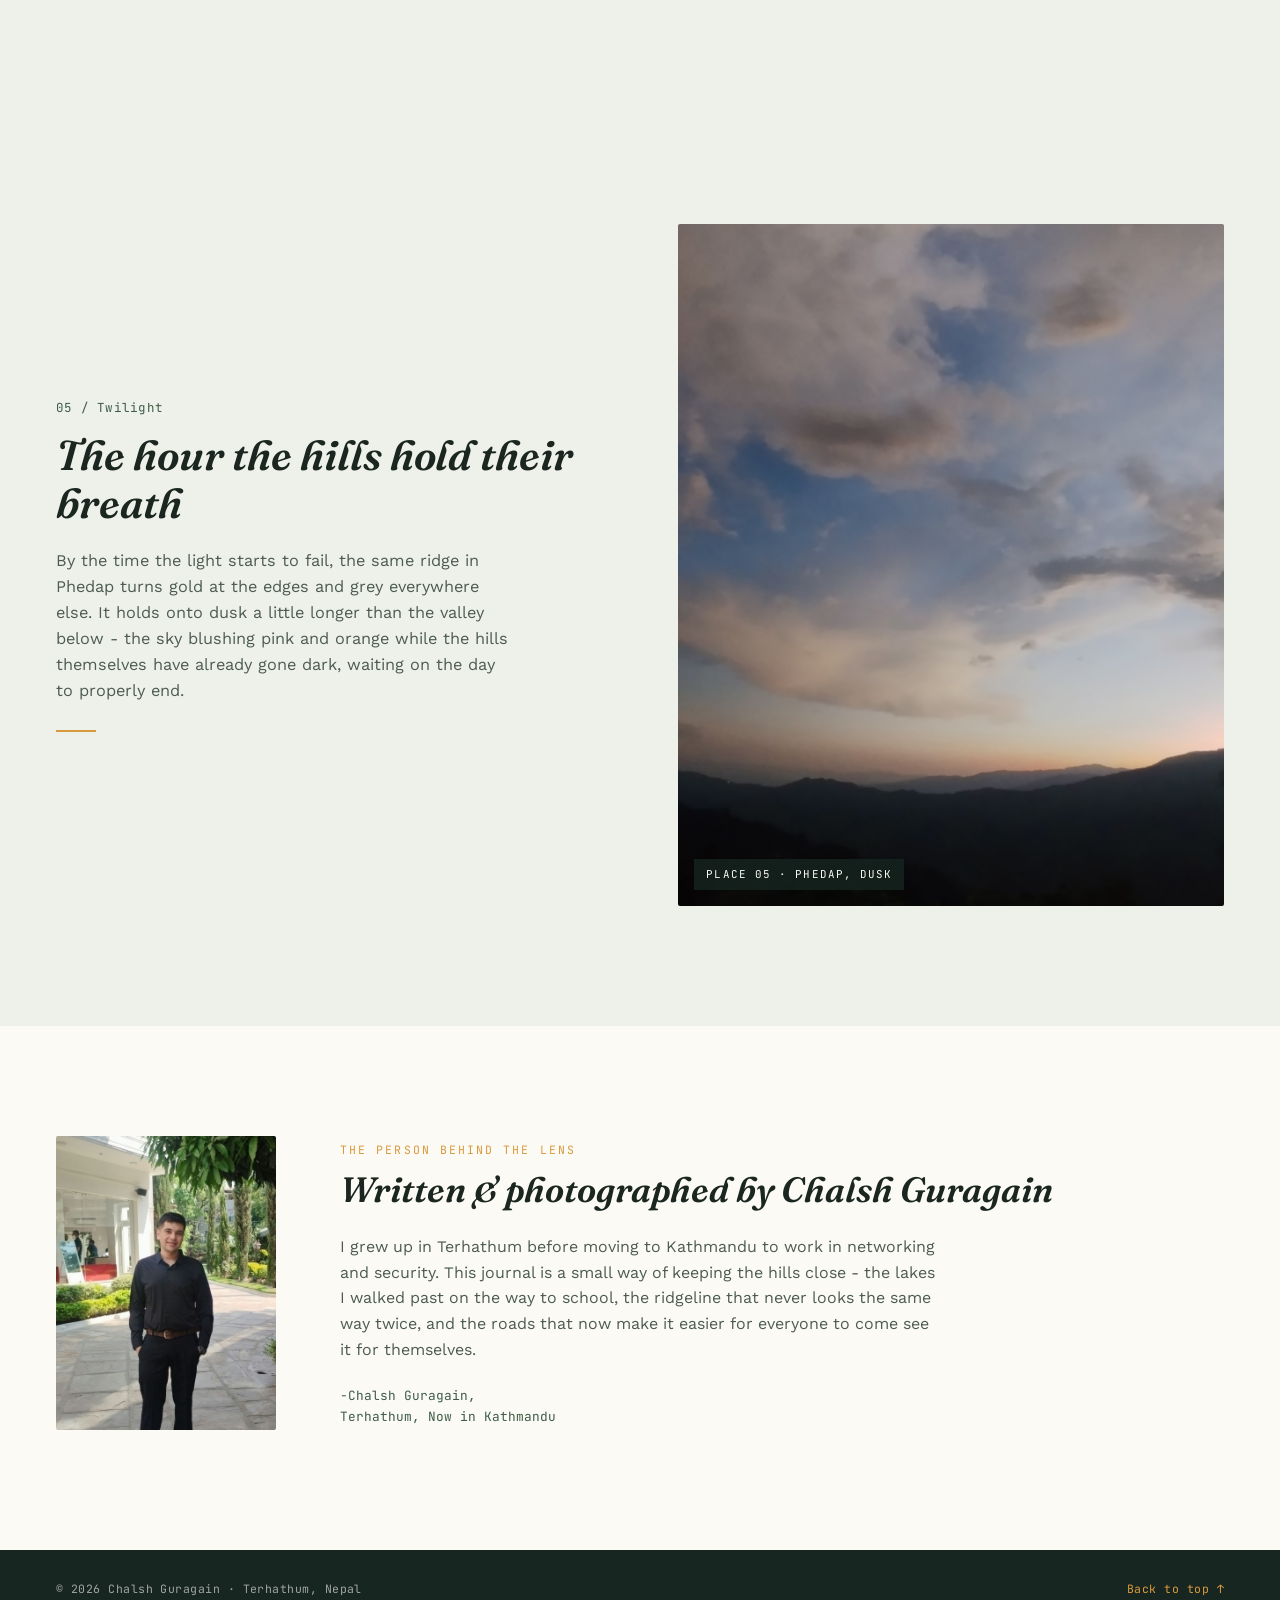
==== commit 45ed5163: "Remove 'Clean Road' link from index.html Removed 'Clean Road' link from navigation menu." ====
--- a/index.html
+++ b/index.html
@@ -17,7 +17,6 @@
   <ul id="navLinks">
     <li><a href="#lake"><strong>The Lake</strong></a></li>
     <li><a href="#gufa-pokhari"><strong>Gufa Pokhari</strong></a></li>
-    <li><a href="#road"><strong>Clean Road</strong></a></li>
     <li><a href="portfolio.html"><strong>Portfolio</strong></a></li>
     <li><a href="2daytrip.html"><strong>Nature Lover</strong></a></li>
     <li><a href="#about"><strong>About</strong></a></li>
@@ -44,6 +43,7 @@
   <svg class="ridge" viewBox="0 0 1200 70" preserveAspectRatio="none" aria-hidden="true">
     <path d="M0,60 L0,32 C120,10 240,45 360,28 C480,12 600,42 720,24 C840,8 960,40 1080,22 C1140,14 1180,20 1200,26 L1200,60 Z"></path>
   </svg>
+  
   <section class="story reveal" id="lake">
     
     <div class="story-grid">
--- a/styles.css
+++ b/styles.css
@@ -1,8 +1,3 @@
-/* ============================================================
-   Terhathum — Echoes of Eastern Nepal
-   Palette: misty pine, marigold, moss, Himalayan haze
-   ============================================================ */
-
 @import url('https://fonts.googleapis.com/css2?family=Fraunces:opsz,wght@9..144,300;9..144,500;9..144,600;9..144,700&family=Work+Sans:wght@300;400;500;600&family=JetBrains+Mono:wght@400;500&display=swap');
 
 :root {
@@ -459,8 +454,18 @@
     -webkit-backdrop-filter: blur(10px);
     transition: right 0.35s ease;
   }
-  
-  /* Forces the drawer items to remain white/marigold for contrast inside the dark drawer */
+/* ---------- Scroll Progress ---------- */
+
+.scroll-progress {
+  position: fixed;
+  top: 0;
+  left: 0;
+  width: 0;
+  height: 2px;
+  background: var(--marigold);
+  z-index: 1000;
+  transition: width 0.08s linear;
+}
   .site-nav ul a { 
     font-size: 1rem; 
     color: var(--paper) !important; 
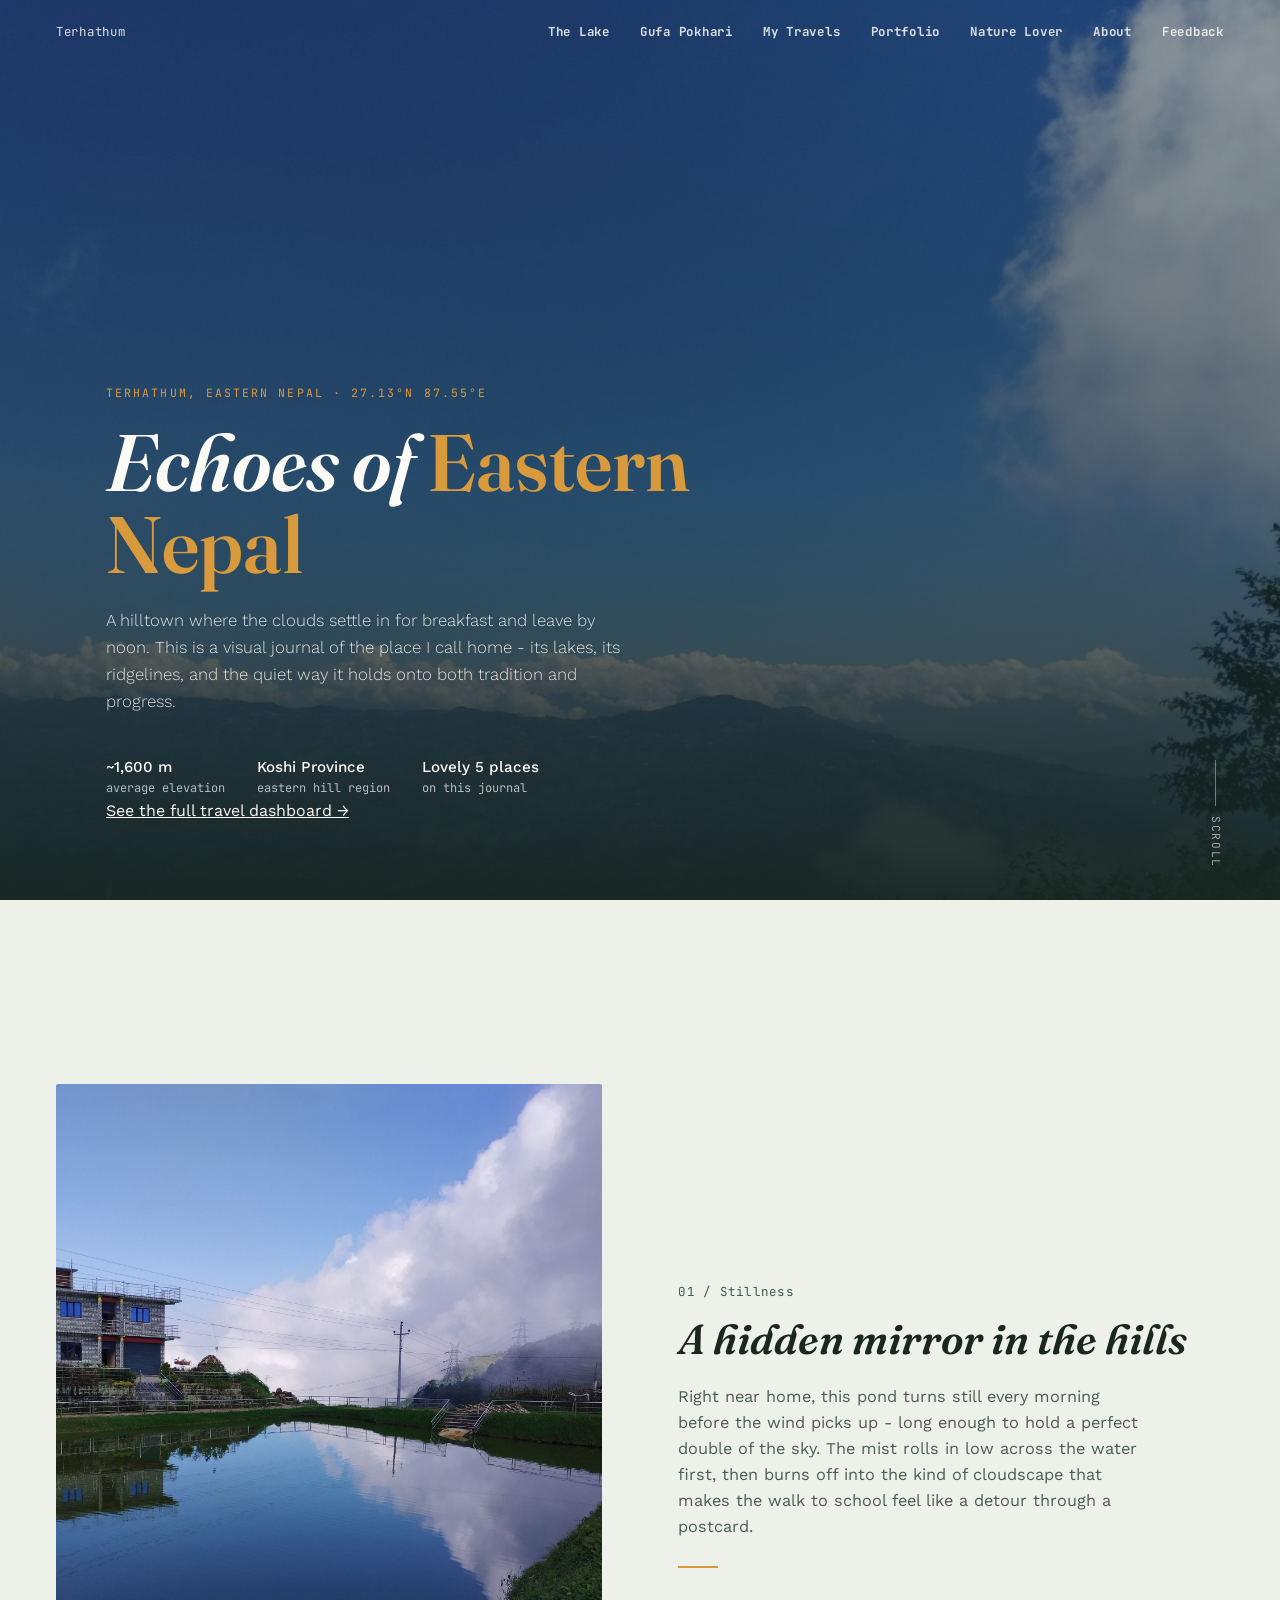
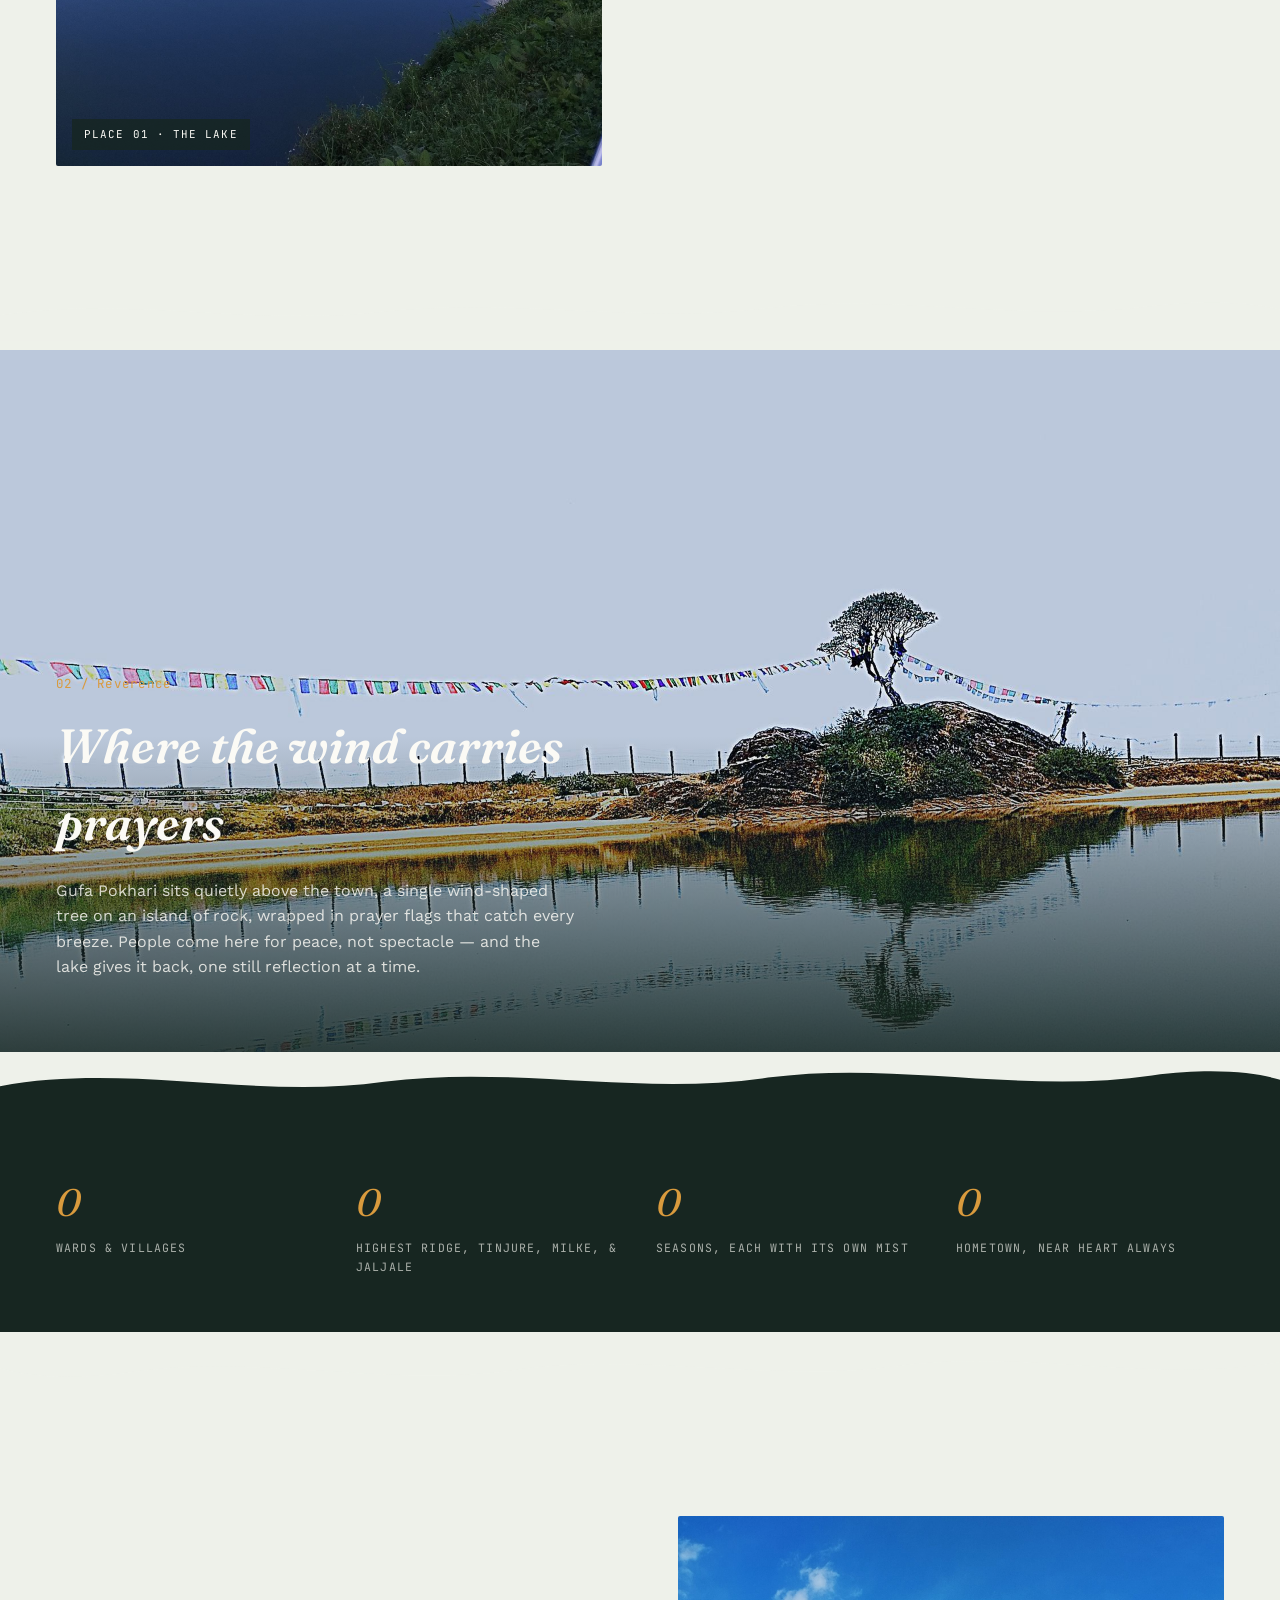
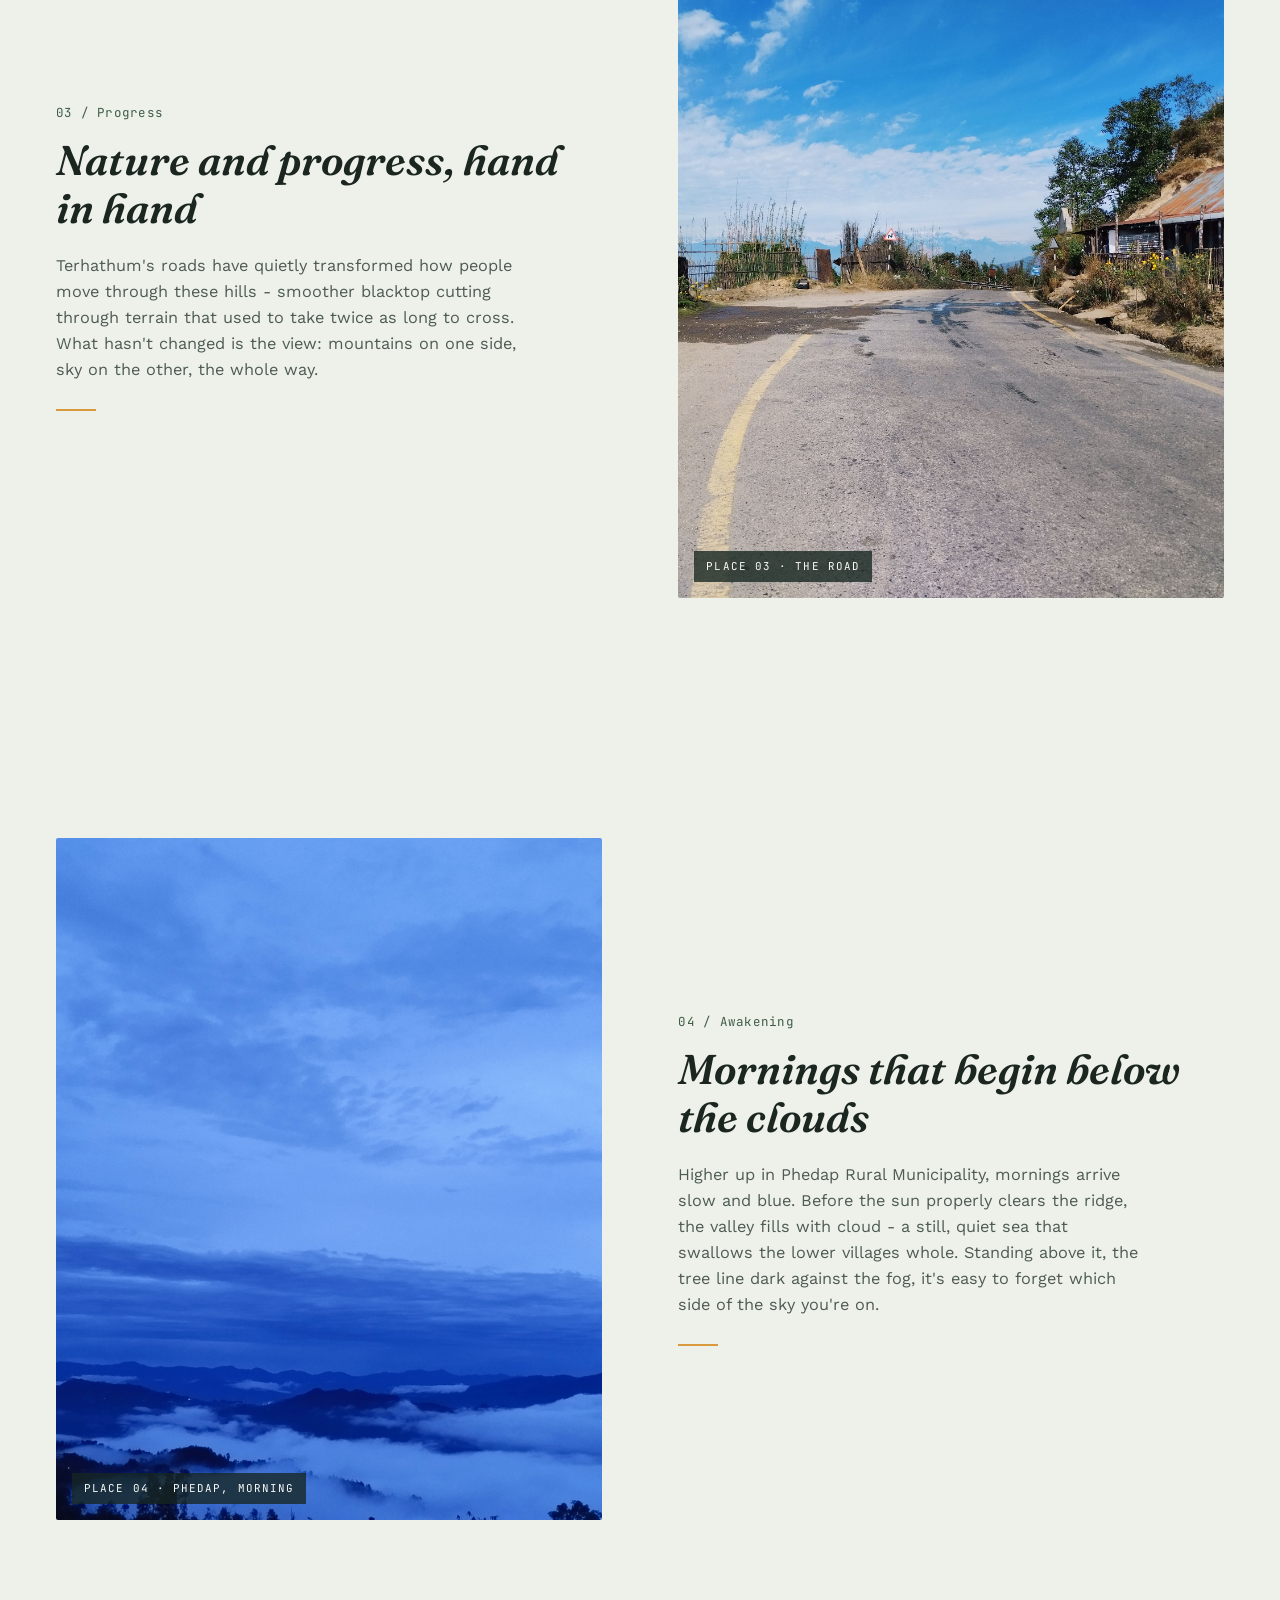
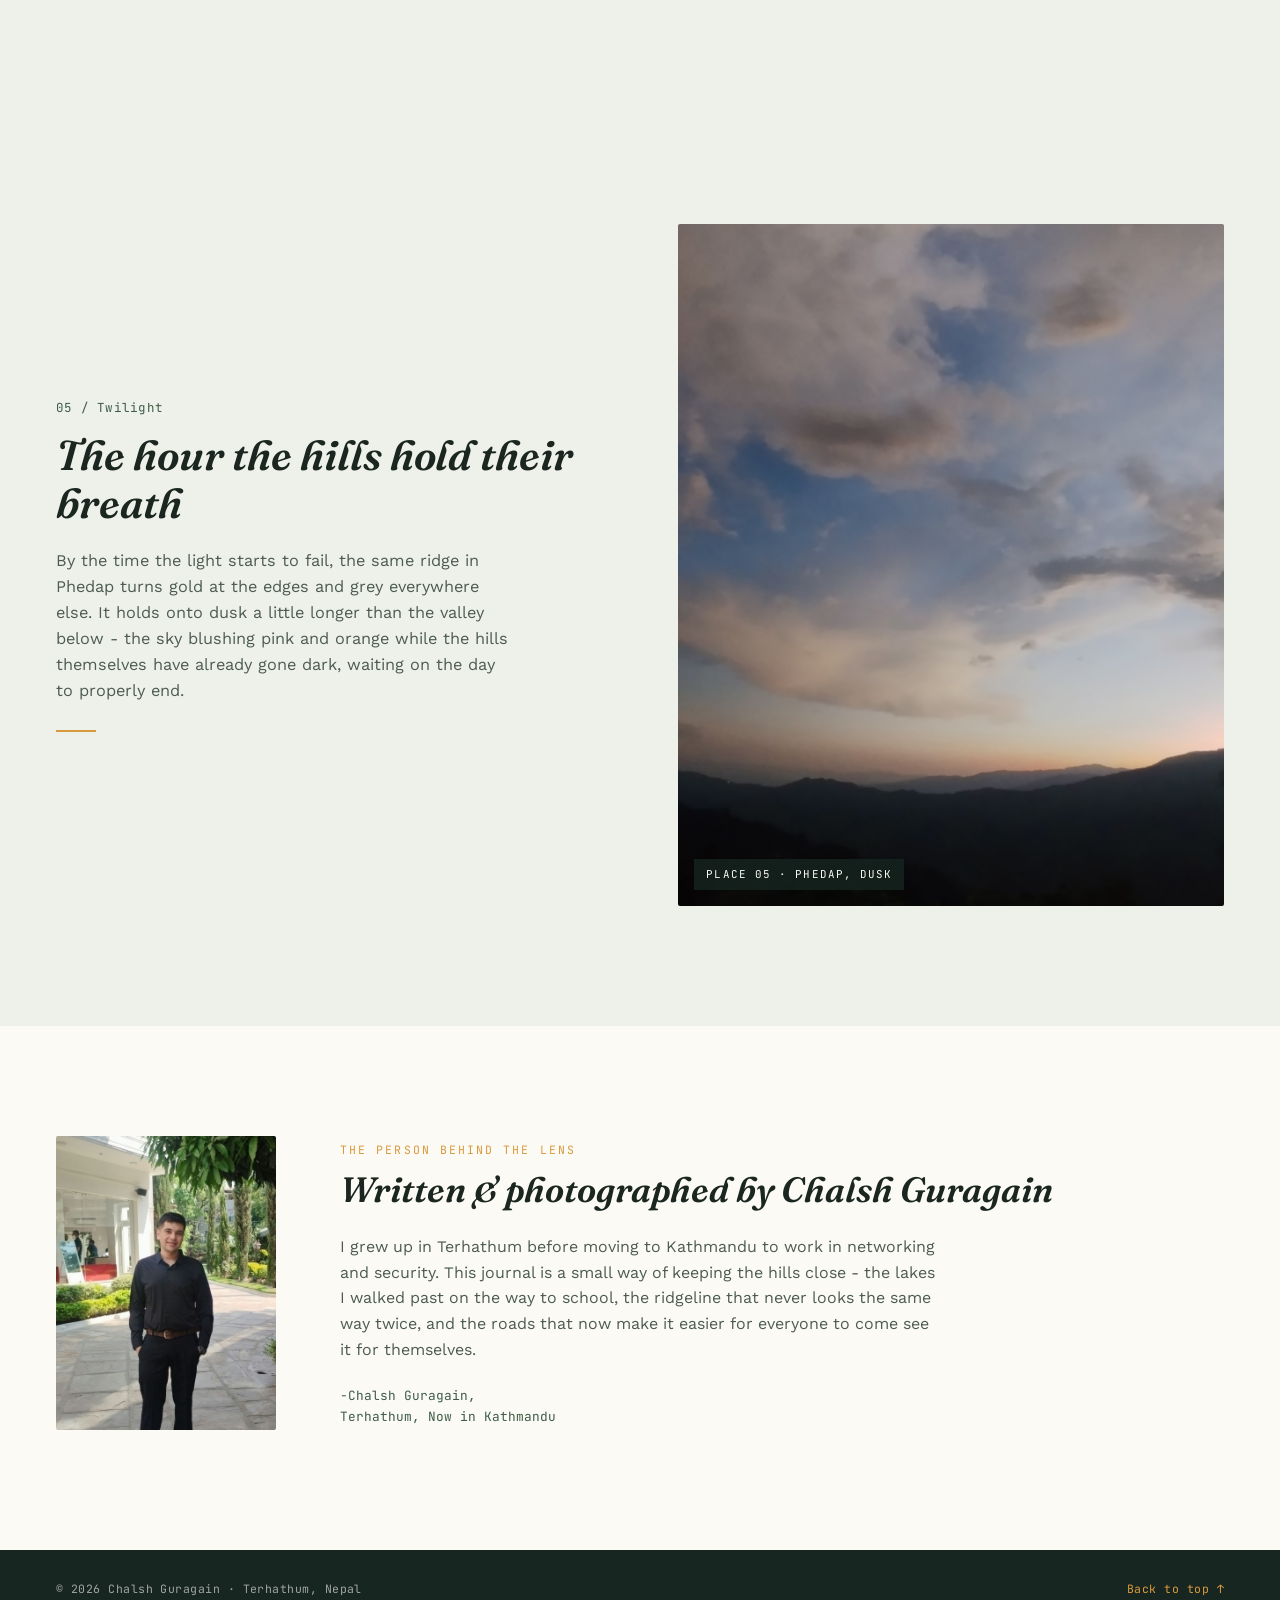
==== commit 7fe04518: "Add initial index.html for Terhathum journal This is the initial commit of the index.html file, whic" ====
--- a/index.html
+++ b/index.html
@@ -7,7 +7,7 @@
 <meta name="description" content="A visual journal of Terhathum, a hilltown in eastern Nepal - misty lakes, prayer-flag ridgelines, and roads that thread nature and progress together.">
 <link rel="stylesheet" href="styles.css">
 </head>
-  
+
 <body>
 <a class="skip-link" href="#main">Skip to content</a>
 
@@ -17,13 +17,14 @@
   <ul id="navLinks">
     <li><a href="#lake"><strong>The Lake</strong></a></li>
     <li><a href="#gufa-pokhari"><strong>Gufa Pokhari</strong></a></li>
+    <li><a href="travel-dashboard.html"><strong>My Travels</strong></a></li>
     <li><a href="portfolio.html"><strong>Portfolio</strong></a></li>
     <li><a href="2daytrip.html"><strong>Nature Lover</strong></a></li>
     <li><a href="#about"><strong>About</strong></a></li>
     <li><a href="feedback.html"><strong>Feedback</strong></a></li>
   </ul>
 </nav>
-  
+
 <main id="main">
   <header class="hero" id="top">
     <img src="images/Hills.jpg" alt="Layered green ridgelines of Terhathum rising into a bank of clouds under a deep blue sky">
@@ -36,6 +37,7 @@
         <div><strong>Koshi Province</strong>eastern hill region</div>
         <div><strong>Lovely 5 places</strong>on this journal</div>
       </div>
+      <a class="hero-cta" href="travel-dashboard.html">See the full travel dashboard →</a>
     </div>
     <div class="scroll-cue"><span class="line"></span>SCROLL</div>
   </header>
@@ -43,15 +45,14 @@
   <svg class="ridge" viewBox="0 0 1200 70" preserveAspectRatio="none" aria-hidden="true">
     <path d="M0,60 L0,32 C120,10 240,45 360,28 C480,12 600,42 720,24 C840,8 960,40 1080,22 C1140,14 1180,20 1200,26 L1200,60 Z"></path>
   </svg>
-  
+
   <section class="story reveal" id="lake">
-    
     <div class="story-grid">
       <div class="story-media">
-        <img src="images/Clean_Lake.jpg" alt="A calm pond in Terhathum reflecting a bright blue sky and layered clouds, with a house beside it with lovely clouds in natural blue mirror.">
+        <img class="lightbox-img" src="images/Clean_Lake.jpg" alt="A calm pond in Terhathum reflecting a bright blue sky and layered clouds, with a house beside it with lovely clouds in natural blue mirror." data-caption="The Lake — a still morning mirror near home">
         <span class="tag">place 01 · The Lake</span>
       </div>
-      
+
       <div class="story-copy">
         <span class="index">01 / Stillness</span>
         <h2>A hidden mirror in the hills</h2>
@@ -67,14 +68,13 @@
 
   <section class="story full reveal" id="gufa-pokhari">
     <div class="full-media">
-      <img src="images/Gufa_Pokhari.jpg" alt="In the hills a lovely natural pond Gufa Pokhari, A lone tree on a rock island at Gufa Pokhari, strung with colourful prayer flags, reflected in the still lake water">
+      <img class="lightbox-img" src="images/Gufa_Pokhari.jpg" alt="In the hills a lovely natural pond Gufa Pokhari, A lone tree on a rock island at Gufa Pokhari, strung with colourful prayer flags, reflected in the still lake water" data-caption="Gufa Pokhari — the wind-shaped tree, wrapped in prayer flags">
       <div class="full-caption">
         <span class="index">02 / Reverence</span>
         <h2>Where the wind carries prayers</h2>
         <p>Gufa Pokhari sits quietly above the town, a single wind-shaped tree on an island of rock, wrapped in prayer flags that catch every breeze. People come here for peace, not spectacle — and the lake gives it back, one still reflection at a time.</p>
       </div>
     </div>
-    
   </section>
 
   <svg class="ridge on-pine" viewBox="0 0 1200 60" preserveAspectRatio="none" aria-hidden="true">
@@ -83,10 +83,10 @@
 
   <section class="stats reveal">
     <div class="stats-grid">
-      <div class="stat"><div class="num">15+</div><div class="label">Wards &amp; villages</div></div>
-      <div class="stat"><div class="num">2,600 m</div><div class="label">Highest ridge, Tinjure, Milke, & Jaljale</div></div>
-      <div class="stat"><div class="num">4</div><div class="label">Seasons, each with its own mist</div></div>
-      <div class="stat"><div class="num">1</div><div class="label">Hometown, Near Heart always</div></div>
+      <div class="stat"><div class="num" data-count="15" data-suffix="+">0</div><div class="label">Wards &amp; villages</div></div>
+      <div class="stat"><div class="num" data-count="2600" data-suffix=" m">0</div><div class="label">Highest ridge, Tinjure, Milke, &amp; Jaljale</div></div>
+      <div class="stat"><div class="num" data-count="4">0</div><div class="label">Seasons, each with its own mist</div></div>
+      <div class="stat"><div class="num" data-count="1">0</div><div class="label">Hometown, Near Heart always</div></div>
     </div>
   </section>
 
@@ -97,11 +97,10 @@
   <section class="story reveal" id="road">
     <div class="story-grid reverse">
       <div class="story-media">
-        <img src="images/Road.jpg" alt="A smooth blacktop mountain road winding through Terhathum under a clear blue sky, lined by small shops">
+        <img class="lightbox-img" src="images/Road.jpg" alt="A smooth blacktop mountain road winding through Terhathum under a clear blue sky, lined by small shops" data-caption="The Road — nature and progress, hand in hand">
         <span class="tag">Place 03 · The Road</span>
       </div>
 
-      
       <div class="story-copy">
         <span class="index">03 / Progress</span>
         <h2>Nature and progress, hand in hand</h2>
@@ -109,12 +108,12 @@
         <div class="divider"></div>
       </div>
     </div>
-    
   </section>
-        <section class="story reveal" id="phedap-morning">
+
+  <section class="story reveal" id="phedap-morning">
     <div class="story-grid">
       <div class="story-media">
-        <img src="images/Heavenly.jpg" alt="Deep blue early morning sky over Phedap Rural Municipality, a sea of cloud pooling in the valley below misty, tree-lined ridgelines">
+        <img class="lightbox-img" src="images/Heavenly.jpg" alt="Deep blue early morning sky over Phedap Rural Municipality, a sea of cloud pooling in the valley below misty, tree-lined ridgelines" data-caption="Phedap, Morning — a valley filled with cloud">
         <span class="tag">place 04 · Phedap, Morning</span>
       </div>
 
@@ -134,7 +133,7 @@
   <section class="story reveal" id="phedap-dusk">
     <div class="story-grid reverse">
       <div class="story-media">
-        <img src="images/Dusk.jpg" alt="Dusk sky over the ridgelines of Phedap Rural Municipality, soft blush and grey clouds fading above darkening mountains">
+        <img class="lightbox-img" src="images/Dusk.jpg" alt="Dusk sky over the ridgelines of Phedap Rural Municipality, soft blush and grey clouds fading above darkening mountains" data-caption="Phedap, Dusk — the hills hold their breath">
         <span class="tag">place 05 · Phedap, Dusk</span>
       </div>
 
@@ -143,17 +142,16 @@
         <h2>The hour the hills hold their breath</h2>
         <p>By the time the light starts to fail, the same ridge in Phedap turns gold at the edges and grey everywhere else. It holds onto dusk a little longer than the valley below - the sky blushing pink and orange while the hills themselves have already gone dark, waiting on the day to properly end.</p>
         <div class="divider"></div>
-      
       </div>
-      
     </div>
   </section>
+
   <section class="about reveal" id="about">
     <div class="about-grid">
       <div class="about-portrait">
-        <img src="images/Me.jpg" alt="Portrait of Chalsh Guragain standing outdoors">
+        <img class="lightbox-img" src="images/Me.jpg" alt="Portrait of Chalsh Guragain standing outdoors" data-caption="Chalsh Guragain">
       </div>
-      
+
       <div>
         <span class="eyebrow">The person behind the lens</span>
         <h2>Written &amp; photographed by Chalsh Guragain</h2>
@@ -161,10 +159,9 @@
         <p class="signoff">-Chalsh Guragain,<br>Terhathum, Now in Kathmandu</p>
       </div>
     </div>
-    
   </section>
 </main>
-  
+
 <footer>
   <span>© <span id="year"></span> Chalsh Guragain · Terhathum, Nepal</span>
   <a href="#top">Back to top ↑</a>
